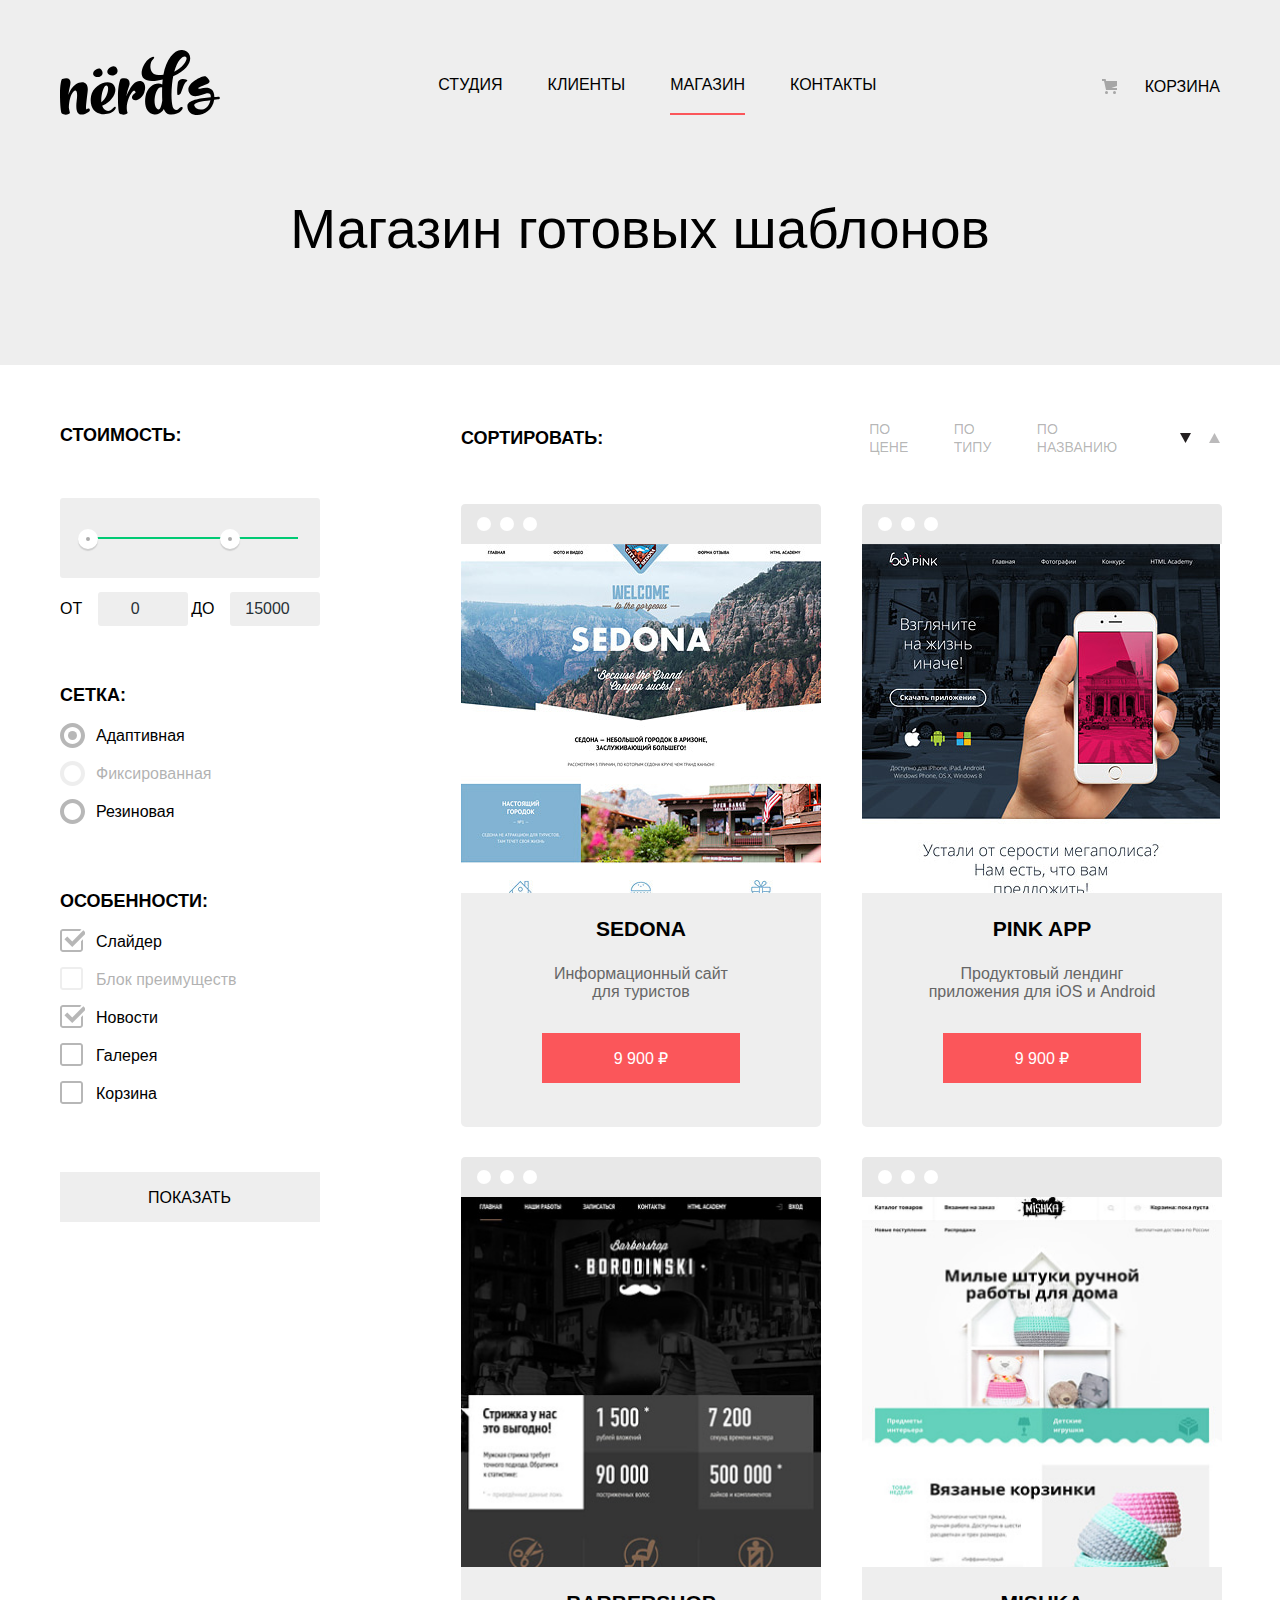
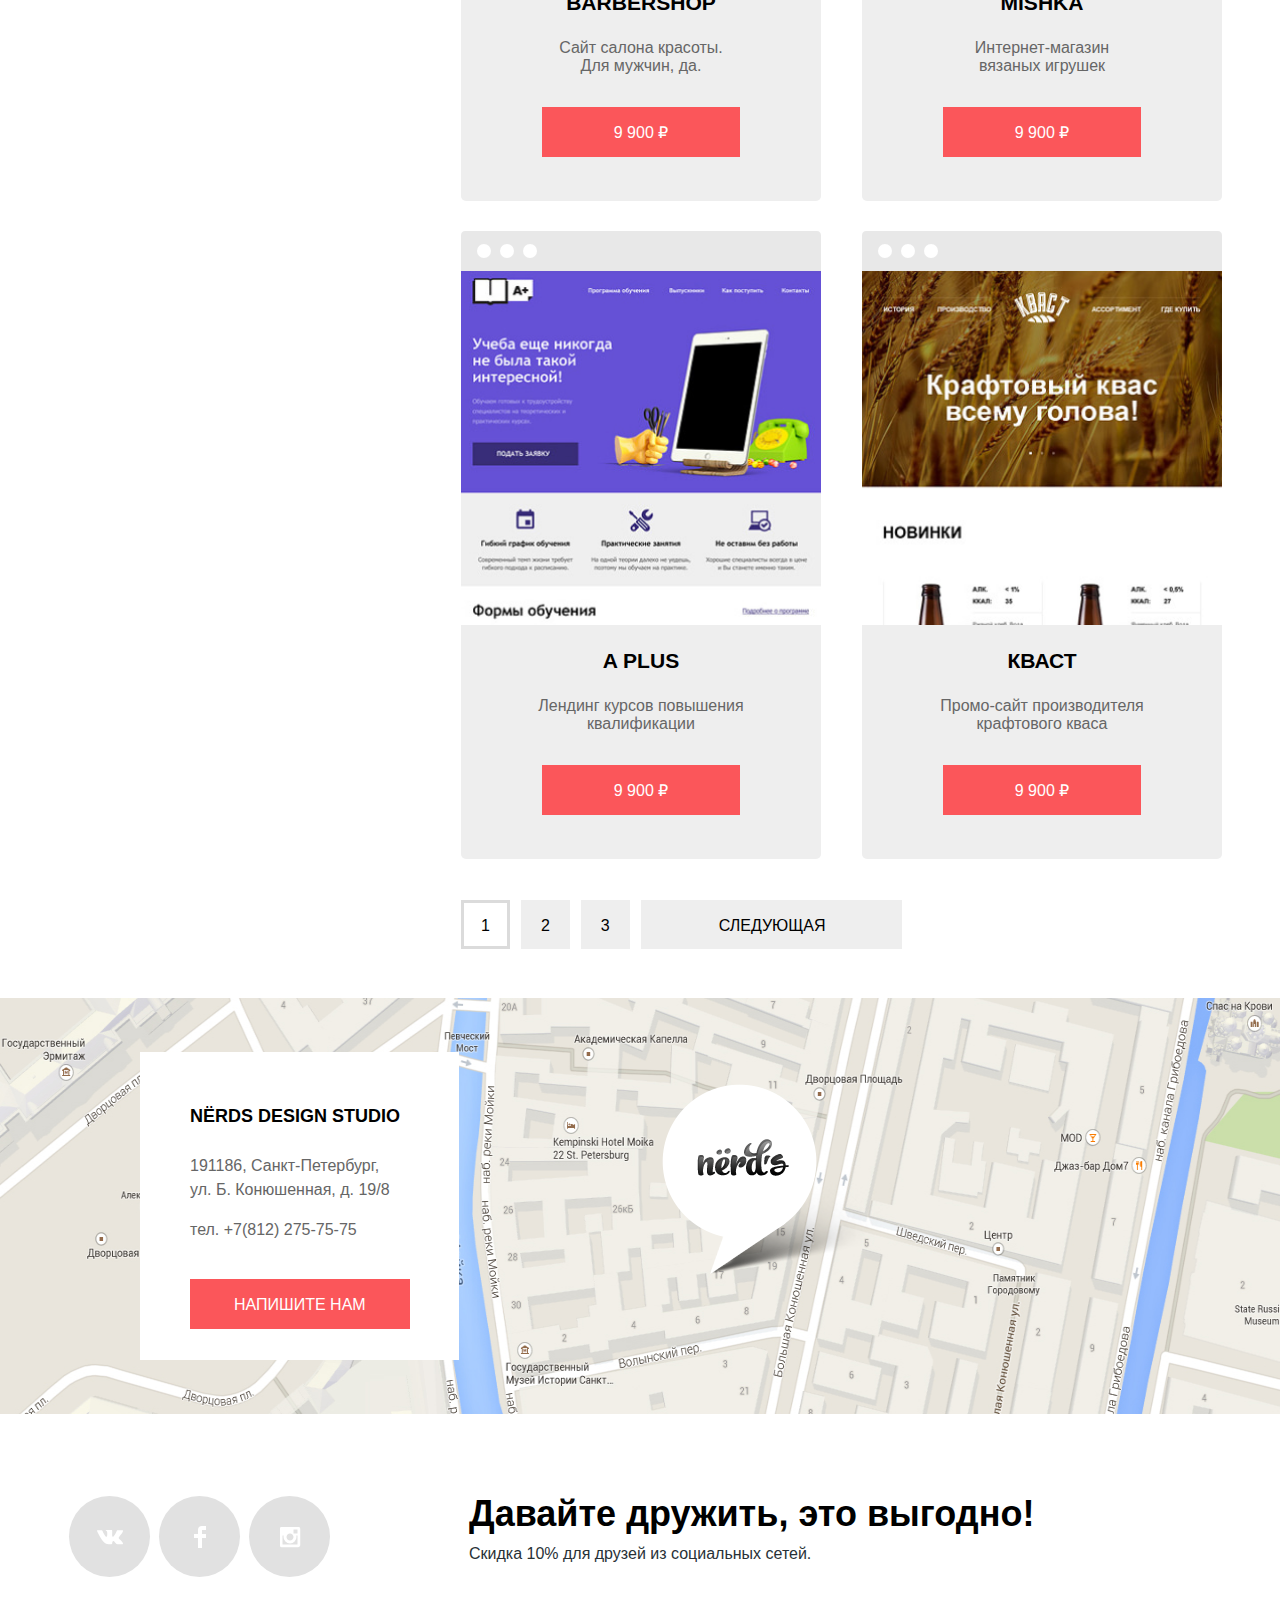
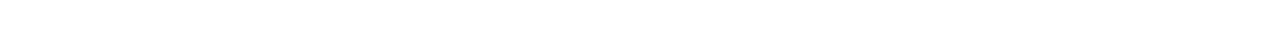
==== catalog.html @ 7dad5447 "Начинаем оформление декоративных элементов (с доработками)" ====
<!DOCTYPE html>
<html class="page" lang="ru">
  <head>
    <meta charset="utf-8">
    <title>Дизайн-студия «Нёрдс» | Магазин готовых шаблонов</title>
    <link href="css/normalize.css" rel="stylesheet">
    <link href="css/style.css" rel="stylesheet">
  </head>
  <body class="page-body">

    <header class="main-header">
        <nav class="main-navigation container">
          <a  class="main-header-logo" href="index.html">
            <img src="img/nerds-logo.svg" width="160" height="65" alt="Логотип студии &laquo;Нёрдс&raquo;">
          </a>
          <ul class="site-navigation">
            <li class="navigation-item">
              <a href="#">Студия</a>
            </li>
            <li class="navigation-item">
              <a href="#">Клиенты</a>
            </li>
            <li class="navigation-item navigation-item-current">
              <a>Магазин</a>
            </li>
            <li class="navigation-item">
              <a href="#">Контакты</a>
            </li>
          </ul>
          <ul class="user-navigation">
            <li class="navigation-item">
              <a href="#">Корзина</a>
            </li>
          </ul>
        </nav>
      </header>

      <main class="main">
        <h1 class="page-title">Магазин готовых шаблонов</h1>
        <div class="container catalog-page">
          <section class="filters">
            <h2 class="visually-hidden">Подбор шаблона по параметрам</h2>
            <form class="filter" action="https://echo.htmlacademy.ru" method="get">
              <fieldset class="filter-type">
                <legend class="filter-name">Стоимость:</legend>
                <div class="range-filter">
                  <div class="range-controls">
                    <div class="scale">
                      <div class="bar"></div>
                    </div>
                    <div class="toggle toggle-min" tabindex="0"></div>
                    <div class="toggle toggle-max" tabindex="0"></div>
                  </div>
                  <div class="price-controls">
                    <label class="min-price">от <input type="number" name="min-price" value="0"></label>
                    <label class="max-price">до <input type="number" name="max-price" value="15000"></label>
                  </div>
                </div>
              </fieldset>
              <fieldset class="filter-type">
                <legend class="filter-name">Сетка:</legend>
                <ul>
                  <li class="filter-option filter-radio">
                    <input class="filter-input filter-input-radio visually-hidden" type="radio" id="adaptive" name="grid" value="adaptive" checked>
                    <label class="filter-label" for="adaptive">Адаптивная</label>
                  </li>
                  <li class="filter-option filter-radio">
                    <input class="filter-input filter-input-radio visually-hidden" type="radio" id="fixed" name="grid" value="fixed" disabled>
                    <label class="filter-label" for="fixed">Фиксированная</label>
                  </li>
                  <li class="filter-option filter-radio">
                    <input class="filter-input filter-input-radio visually-hidden" type="radio" id="stretching" name="grid" value="stretching">
                    <label class="filter-label" for="stretching">Резиновая</label>
                  </li>
                </ul>
              </fieldset>
              <fieldset class="filter-type">
                <legend class="filter-name">Особенности:</legend>
                <ul>
                  <li class="filter-option filter-checkbox">
                    <input class="filter-input filter-input-checkbox visually-hidden" type="checkbox" id="slider" name="slider" checked>
                    <label class="filter-label" for="slider">Слайдер</label>
                  </li>
                  <li class="filter-option filter-checkbox">
                    <input class="filter-input filter-input-checkbox visually-hidden" type="checkbox" id="benefits" name="benefits" disabled>
                    <label class="filter-label" for="benefits">Блок преимуществ</label>
                  </li>
                  <li class="filter-option filter-checkbox">
                    <input class="filter-input filter-input-checkbox visually-hidden" type="checkbox" id="news" name="news" checked>
                    <label class="filter-label" for="news">Новости</label>
                  </li>
                  <li class="filter-option filter-checkbox">
                    <input class="filter-input filter-input-checkbox visually-hidden" type="checkbox" id="gallery" name="gallery">
                    <label class="filter-label" for="gallery">Галерея</label>
                  </li>
                  <li class="filter-option filter-checkbox">
                    <input class="filter-input filter-input-checkbox visually-hidden" type="checkbox" id="cart" name="cart">
                    <label class="filter-label" for="cart">Корзина</label>
                  </li>
                </ul>
              </fieldset>
              <button class="button filter-submit-button" type="submit">Показать</button>
            </form>
          </section>
          <section class="catalog">
            <h2 class="visually-hidden">Каталог шаблонов</h2>
            <div class="sort">
              <p class="sort-name">Сортировать:</p>
                <ul class="sort-item-list">
                  <li class="sort-item sort-item-current"><a href="#">по цене</a></li>
                  <li class="sort-item"><a href="#">по типу</a></li>
                  <li class="sort-item"><a href="#">по названию</a></li>
                </ul>
                <ul class="sort-control-list">
                  <li class="sort-control sort-control-current"><a href="#" aria-label="по возрастанию"></a></li>
                  <li class="sort-control"><a href="#" aria-label="по убыванию"></a></li>
                </ul>
            </div>
            <ul class="catalog-list">
              <li class="catalog-item">
                <img class="catalog-item-image" src="img/img-sedona.jpg" width="360" height="576" alt="Превью сайта Sedona">
                <div class="catalog-item-info">
                  <a class="catalog-item-title" href="#"><h3>Sedona</h3></a>
                  <p class="catalog-item-description">Информационный сайт <br>для туристов</p>
                  <a class="button catalog-item-button" href="#" aria-label="Купить за 9900 рублей">9 900 &#8381</a>
              </li>
              <li class="catalog-item">
                <img class="catalog-item-image" src="img/img-pink.jpg" width="358" height="576" alt="Превью приложения Pink">
                <div class="catalog-item-info">
                  <a class="catalog-item-title" href="#"><h3>Pink App</h3></a>
                  <p class="catalog-item-description">Продуктовый лендинг <br>приложения для iOS и Android</p>
                  <a class="button catalog-item-button" href="#" aria-label="Купить за 9900 рублей">9 900 &#8381</a>
                </div>
              </li>
              <li class="catalog-item">
                <img class="catalog-item-image" src="img/img-barbershop.jpg" width="364" height="582" alt="Превью сайта Barbershop Borodinski"></p>
                <div class="catalog-item-info">
                  <a class="catalog-item-title" href="#"><h3>Barbershop</h3></a>
                  <p class="catalog-item-description">Сайт салона красоты.<br>Для мужчин, да.</p>
                  <a class="button catalog-item-button" href="#" aria-label="Купить за 9900 рублей">9 900 &#8381</a>
                </div>
              </li>
              <li class="catalog-item">
                <img class="catalog-item-image" src="img/img-mishka.jpg" width="362" height="580" alt="Превью сайта Mishka">
                <div class="catalog-item-info">
                  <a class="catalog-item-title" href="#"><h3>Mishka</h3></a>
                  <p class="catalog-item-description">Интернет-магазин <br>вязаных игрушек</p>
                  <a class="button catalog-item-button" href="#" aria-label="Купить за 9900 рублей">9 900 &#8381</a>
                </div>
              </li>
              <li class="catalog-item">
                <img class="catalog-item-image" src="img/img-aplus.jpg" width="364" height="582" alt="Превью сайта A+">
                <div class="catalog-item-info">
                  <a class="catalog-item-title" href="#"><h3>A Plus</h3></a>
                  <p class="catalog-item-description">Лендинг курсов повышения <br>квалификации</p>
                  <a class="button catalog-item-button" href="#" aria-label="Купить за 9900 рублей">9 900 &#8381</a>
                </div>
              </li>
              <li class="catalog-item">
                <img class="catalog-item-image" src="img/img-kvast.jpg" width="362" height="580" alt="Превью сайта Кваст">
                <div class="catalog-item-info">
                  <a class="catalog-item-title" href="#"><h3>Кваст</h3></a>
                  <p class="catalog-item-description">Промо-сайт производителя <br>крафтового кваса</p>
                  <a class="button catalog-item-button" href="#" aria-label="Купить за 9900 рублей">9 900 &#8381</a>
                </div>
              </li>
            </ul>
            <ul class="pagination-list">
              <li class="pagination-button pagination-current"><a aria-label="Первая страница каталога">1</a></li>
              <li class="pagination-button"><a href="#" aria-label="Вторая страница каталога">2</a></li>
              <li class="pagination-button"><a href="#" aria-label="Третья страница каталога">3</a></li>
              <li class="pagination-button pagination-next"><a href="#" aria-label="Переход на следующую страницу каталога">Следующая</a></li>
            </ul>
          </section>
        </div>
        <section class="contacts">
          <h2 class="visually-hidden">Наши контакты</h2>
          <img class="map-image" src="img/map.png" width="1440" height="416" alt="Студия &laquo;Нёрдс&raquo; находится по адресу: Санкт-Петербург, ул. Б. Конюшенная, д. 19/8">
          <div class="contacts-info">
            <p class="contacts-title">Nërds Design Studio</p>
              <address class="contacts-address">
                191186, Санкт-Петербург,<br>
                ул. Б. Конюшенная, д. 19/8
                <p>тел. <a href="tel:+78122757575">+7(812) 275-75-75</a></p>
              </address>
            <a class="button contacts-button" href="#">Напишите нам</a>
          </div>
        </section>
      </main>

    <footer class="main-footer container">
      <section class="socials">
        <h2 class="visually-hidden">Мы в социальных сетях</h2>
        <ul class="socials-list">
          <li><a class="socials-link socials-link-vk" href="#" aria-label="ВКонтакте"></a></li>
          <li><a class="socials-link socials-link-fb" href="#" aria-label="Facebook"></a></li>
          <li><a class="socials-link socials-link-insta" href="#" aria-label="Instagram"></a></li>
        </ul>
        <div class="footer-section">
          <p class="footer-tagline">Давайте дружить, это выгодно!</p>
          <p class="footer-text">Скидка 10% для друзей из социальных сетей.</p>
        </div>
      </section>
    </footer>
  
      <section class="modal">
        <h2 class="visually-hidden">Форма обратной связи</h2>
        <form class="feedback" action="https://echo.htmlacademy.ru" method="post">
          <fieldset class="feedback-fieldset">
            <legend class="feedback-legend">Напишите нам</legend>
            <label class="feedback-label">Ваше имя:
              <input class="feedback-input" type="text" name="name" placeholder="Имя Фамилия" required>
            </label>
            <label class="feedback-label">Ваш email:
              <input class="feedback-input" type="email" name="email" placeholder="email@example.com" required>
            </label>
            <label class="feedback-label">Текст письма:
              <textarea class="feedback-textarea" placeholder="В свободной форме" name="message" required></textarea>
            </label>
          </fieldset>
          <button class="button feedback-button" type="submit">Отправить</button>
        </form>
        <button class="modal-close-button" type="button">Закрыть окно</button>
      </section>

  </body>
</html>
---- css/style.css ----
:root {
  --basic-black: #000000;
  --basic-dark: #444444;
  --basic-extra-dark: #283136;
  --basic-white: #ffffff;
  --basic-ultra-light: #eeeeee;
  --basic-extra-light: #e1e1e1;
  --basic-light: #d7dcde;
  --basic-extralight-grey: #dfdfdf;
  --basic-light-grey: #dbdbdb;
  --basic-grey: #d5d5d5;
  --basic-dark-grey: #666666;
  --basic-extradark-grey: #4d4d4d;
  --special-light-red: #fb565a;
  --special-red: #e74246;
  --special-dark-red: #d7373b;
  --special-light-green: #00ca74;
  --special-green: #00bc6c;
  --special-dark-green: #00aa62;
  --special-light-yellow: #efc849;
  --special-yellow: #eab534;
  --special-dark-yellow: #e5a722;
  --special-hover-grey: #b4b9bb;
  --opasity-white: rgba(255, 255, 255, 0.3);
  --opasity-black: rgba(0, 0, 0, 0.3);
}

@font-face {
  font-family: "Roboto";
  src: url("fonts/roboto.woff2") format("woff2"),
    url("fonts/roboto.woff") format("woff");
  font-weight: 400;
  font-style: normal;
}

@font-face {
  font-family: "Roboto";
  src: url("fonts/robotomedium.woff2") format("woff2"),
    url("fonts/robotomedium.woff") format("woff");
  font-weight: 500;
  font-style: normal;
}

@font-face {
  font-family: "Roboto";
  src: url("fonts/robotobold.woff2") format("woff2"),
    url("fonts/robotobold.woff") format("woff");
  font-weight: 700;
  font-style: normal;
}

.page {
  height: 100%;
}

.page-body {
  min-height: 100%;
  display: grid;
  grid-template-rows: min-content 1fr min-content;
  align-content: space-between;
  min-width: 1160px;
  margin: 0;
  padding: 0;
  font-family: "Roboto", "Arial", sans-serif;
  font-size: 16px;
  line-height: 24px;
  font-weight: 400;
  color: var(--basic-black);
  background-color: var(--basic-white);
}

a {
  text-decoration: none;
}

img {
  max-width: 100%;
  height: auto;
}

.container {
  width: 1160px;
  margin: 0 auto;
  padding: 0 20px;
}

.button {
  display: inline-block;
  padding-top: 17px;
  padding-bottom: 15px;
  font: inherit;
  font-weight: 500;
  line-height: 18px;
  text-align: center;
  color: var(--basic-white);
  align-items: center;
  text-transform: uppercase;
  background-color: var(--special-light-red);
  border: none;
}

.button:hover,
.button:focus {
  background-color: var(--special-red);
}

.button:active {
  background-color: var(--special-dark-red);
  box-shadow: inset 0 3px 0 rgba(0, 1, 1, 0.1);
}

.slider-item-button:active {
  box-shadow: inset 0 3px 0 rgba(0, 1, 1, 0.1);
  color: var(--opasity-white);
}

:active,
:hover,
:focus {
  outline: 0;
  outline-offset: 0;
}

.visually-hidden:not(:focus):not(:active),
input[type="checkbox"].visually-hidden,
input[type="radio"].visually-hidden {
  position: absolute;
  width: 1px;
  height: 1px;
  margin: -1px;
  border: 0;
  padding: 0;
  white-space: nowrap;
  clip-path: inset(100%);
  clip: rect(0 0 0 0);
  overflow: hidden;
}

/* Navigation */

.main-header {
  width: 100%;
  background-color: var(--basic-ultra-light);
}

.main-navigation {
  display: flex;
  justify-content: space-between;
  align-items: flex-end;
  padding-top: 50px;
}

.main-header-logo {
  width: 160px;
  height: 65px;
}

.main-header-logo:active {
  opacity: 0.3;
}

.site-navigation,
.user-navigation {
  display: flex;
  flex-wrap: wrap;
  margin: 0;
  padding: 0;
  font-weight: 500;
  line-height: 30px;
  text-transform: uppercase;
  list-style: none;
}

.site-navigation {
  justify-content: space-between;
  min-width: 438px;
}

.user-navigation .navigation-item {
  position: relative;
  padding-left: 50px;
}

.user-navigation .navigation-item::before {
  content: "";
  position: absolute;
  top: 7px;
  left: 7px;
  width: 15px;
  height: 15px;
  background-image: url("../img/cart-icon.svg");
  background-repeat: no-repeat;
  background-position: 0 0;
}

.navigation-item-current {
  border-bottom: 2px solid var(--special-light-red);
}

.site-navigation a,
.user-navigation a {
  display: block;
  padding-bottom: 13px;
  color: var(--basic-black);
}

.site-navigation a:hover,
.site-navigation a:focus,
.user-navigation a:hover,
.user-navigation a:focus {
  color: var(--special-light-red);
}

.site-navigation a:active {
  opacity: 0.3;
}

/* Index Page */

/* slider*/

.benefits {
  width: 100%;
  min-height: 431px;
  margin: 0;
  margin-bottom: 80px;
  padding: 0;
  background-color: var(--basic-ultra-light);
}

.benefits-slider {
  position: relative;
  min-height: 431px;
}

.slider-item {
  margin: 0;
  padding: 0;
  padding-top: 78px;
}

.slide {
  display: none;
}

.slider-current {
  display: block;
}

.slider-item:nth-child(1) {
  background-image: url("../img/slide1.png");
  background-size: 760px 431px;
  background-position: right;
  background-repeat: no-repeat;
}

.slider-item:nth-child(2) {
  background-image: url("../img/slide2.png");
  background-size: 760px 431px;
  background-position: right;
  background-repeat: no-repeat;
}

.slider-item:nth-child(3) {
  background-image: url("../img/slide3.png");
  background-size: 760px 431px;
  background-position: right;
  background-repeat: no-repeat;
}

.slider-slogan {
  width: 538px;
  margin: 0;
  margin-bottom: 25px;
  font-weight: 500;
  font-size: 55px;
  line-height: 55px;
}

.slider-text {
  width: 400px;
  margin: 0;
  margin-bottom: 38px;
  color: var(--basic-extra-dark);
}

.slider-item-button {
  padding-right: 54px;
  padding-left: 54px;
  margin: 0;
  margin-bottom: 80px;
}

.slider-control {
  display: flex;
  justify-content: space-between;
  width: 88px;
  position: absolute;
  bottom: 96px;
  left: 536px;
  margin: 0;
  padding: 0;
  list-style: none;
}

.slider-control-button {
  padding: 0;
  width: 18px;
  height: 18px;
  background-color: var(--basic-white);
  border-radius: 50%;
  border: none;
  cursor: pointer;
}

.control-current::before {
  content: "";
  position: absolute;
  top: 20%;
  left: 6%;
  /*top: 50%;
  left: 50%;
  transform: translate(-50%, -50%);*/
  width: 8px;
  height: 8px;
  border: 2px solid #c1c1c1;
  border-radius: 50%;
  box-sizing: border-box;
}

/* services*/

.services {
  margin-bottom: 80px;
}

.services-list {
  display: grid;
  grid-template-columns: 300px 300px 300px;
  column-gap: 100px;
  margin: 0;
  padding: 0;
  list-style: none;
}

.services-item {
  min-width: 260px;
}

.services-item h3 {
  position: relative;
  margin: 0;
  margin-bottom: 16px;
  padding-top: 171px;
  font-weight: 700;
  font-size: 24px;
  line-height: 30px;
  text-transform: uppercase;
}

.service-title::before {
  content: "";
  position: absolute;
  top: 0;
  left: 0;
  width: 300px;
  height: 146px;
  background-repeat: no-repeat;
}

.services-web-title::before {
  background-color: var(--special-light-red);
  background-image: url("../img/web-sites.png");
  background-position: 0 0;
}

.services-app-title::before {
  background-color: var(--special-light-green);
  background-image: url("../img/apps.png");
  background-position: 0 0;
}

.services-presentation-title::before {
  background-color: var(--special-light-yellow);
  background-image: url("../img/presentations.png");
  background-position: 0 0;
}

.services-item p {
  display: block;
  width: 260px;
  margin: 0;
  margin-bottom: 32px;
  color: var(--basic-extra-dark);
}

.services-web-button {
  margin: 0;
  padding-left: 39px;
  padding-right: 40px;
}

.services-web-button:active {
  background-color: var(--special-dark-red);
  box-shadow: inset 0 3px 0 rgba(0, 1, 1, 0.1);
  color: var(--opasity-white);
}
.services-app-button {
  margin: 0;
  padding-left: 39px;
  padding-right: 40px;
  background-color: var(--special-light-green);
}

.services-app-button:hover,
.services-app-button:focus {
  background-color: var(--special-green);
}

.services-app-button:active {
  background-color: var(--special-dark-green);
  box-shadow: inset 0 3px 0 rgba(0, 1, 1, 0.1);
  color: var(--opasity-white);
}

.services-presentation-button {
  margin: 0;
  padding-left: 39px;
  padding-right: 40px;
  background-color: var(--special-light-yellow);
}

.services-presentation-button:hover,
.services-presentation-button:focus {
  background-color: var(--special-yellow);
}

.services-presentation-button:active {
  background-color: var(--special-dark-yellow);
  box-shadow: inset 0 3px 0 rgba(0, 1, 1, 0.1);
  background-color: var(--opasity-white);
}

/* info */

.info {
  display: flex;
  justify-content: space-between;
  position: relative;
  margin-bottom: 75px;
  padding-top: 73px;
}

.info::before {
  content: "";
  position: absolute;
  top: 0;
  width: 1158px;
  height: 2px;
  background-image: url("../img/Rectangle\ 9.png");
  background-repeat: no-repeat;
}

.info-content-tagline {
  margin: 0;
  margin-bottom: 32px;
  padding: 0;
  font-weight: 500;
  font-size: 45px;
  line-height: 45px;
}

.info-content {
  margin: 0;
  margin-bottom: 40px;
  color: var(--basic-extra-dark);
}

.info-list-title {
  margin: 0;
  margin-bottom: 23px;
  font-weight: 700;
  color: var(--basic-extra-dark);
  text-transform: uppercase;
}

.info-list {
  margin: 0;
  padding: 0;
  line-height: 24px;
  list-style-type: none;
  list-style-position: inside;
  color: var(--basic-extra-dark);
}

.info-item {
  position: relative;
  padding-bottom: 30px;
  padding-left: 32px;
  background-image: url("../img/list-style.svg");
  background-position: 0 10px;
  background-size: 25px 2px;
  background-repeat: no-repeat;
}

.info-stats-title {
  position: relative;
  margin: 0;
  margin-bottom: 31px;
  padding-top: 245px;
  font-weight: 700;
  text-transform: uppercase;
  text-align: center;
}

.info-stats-title::before {
  content: "";
  position: absolute;
  top: 0;
  left: 0;
  width: 360px;
  height: 208px;
  background-image: url("../img/nerds-illustration.png");
  background-position: 0 0;
}

.info-stats {
  table-layout: fixed;
}

.info-stats td {
  min-width: 125px;
}

.stats-number {
  font-weight: 700;
  font-size: 45px;
  line-height: 64px;
}

.stats-percent {
  font-size: 26px;
  line-height: 40px;
}

.stats-description {
  color: var(--basic-extra-dark);
}

/* partners*/

.partners {
  margin-bottom: 80px;
}

.partners-list {
  display: grid;
  grid-template-columns: 1fr 1fr 1fr 1fr;
  align-items: center;
  position: relative;
  margin: 0;
  padding: 0;
  padding-top: 46px;
  padding-bottom: 44px;
  list-style: none;
  box-sizing: border-box;
}

.partners-list::before {
  content: "";
  position: absolute;
  top: 0;
  width: 1158px;
  height: 2px;
  background-image: url("../img/Rectangle\ 9.png");
  background-repeat: no-repeat;
}

.partners-list::after {
  content: "";
  position: absolute;
  bottom: 0;
  width: 1158px;
  height: 2px;
  background-image: url("../img/Rectangle\ 9.png");
  background-repeat: no-repeat;
}

.partners-item {
  position: relative;
  padding-left: 45px;
  padding-right: 45px;
  text-align: center;
  box-sizing: border-box;
}

.partners-item:not(:last-of-type)::after {
  content: "";
  position: absolute;
  top: 0;
  right: 0;
  width: 2px;
  height: 52px;
  background-image: url("../img/Rectangle\ 13.png");
  background-repeat: no-repeat;
}

.partners-link {
  opacity: 0.2;
}

.partners-link:hover,
.partners-link:focus {
  opacity: 1;
}

.partners-link:active {
  opacity: 0.1;
}

/* contacts*/

.contacts {
  position: relative;
  padding: 0;
  margin-bottom: 75px;
}

.map-image {
  width: 1440px;
  height: 416px;
}

.contacts-info {
  position: absolute;
  top: 54px;
  left: 140px;
  min-width: 319px;
  min-height: 308px;
  margin: 0;
  padding-top: 49px;
  padding-left: 50px;
  background-color: var(--basic-white);
  box-sizing: border-box;
}

.contacts::after {
  content: "";
  position: absolute;
  top: 86px;
  right: 387px;
  width: 231px;
  height: 190px;
  background-image: url("../img/map-marker.png");
}

.contacts-title {
  margin: 0;
  margin-bottom: 23px;
  font-weight: 700;
  font-size: 18px;
  line-height: 30px;
  text-transform: uppercase;
}

.contacts-address {
  margin: 0;
  margin-bottom: 37px;
}

.contacts-address,
.contacts-address a {
  color: var(--basic-dark-grey);
  font-style: inherit;
}

.contacts-button {
  margin: 0;
  padding-right: 44px;
  padding-left: 44px;
}

/* Catalog Page */

.page-title {
  width: 100%;
  margin: 0;
  margin-bottom: 55px;
  padding-top: 87px;
  padding-bottom: 108px;
  text-align: center;
  font-weight: 500;
  font-size: 55px;
  line-height: 55px;
  color: var(--basic-black);
  background-color: var(--basic-ultra-light);
}

.catalog-page {
  display: grid;
  grid-template-columns: 260px 759px;
  justify-content: space-between;
  margin-bottom: 60px;
}

/* Filter */

.filter-type {
  display: flex;
  margin: 0;
  padding: 0;
  border: none;
}

.filter-type ul {
  margin: 0;
  padding: 0;
}

.filter-name {
  padding: 0;
  font-weight: 700;
  font-size: 18px;
  line-height: 30px;
  color: var(--basic-black);
  text-transform: uppercase;
}

.range-filter {
  width: 260px;
  margin-top: 48px;
  margin-bottom: 54px;
}

.range-controls {
  position: relative;
  height: 41px;
  margin-bottom: 14px;
  padding-top: 39px;
  padding-right: 22px;
  padding-left: 22px;
  background-color: var(--basic-ultra-light);
  border-radius: 3px;
}

.range-controls .scale {
  height: 2px;
  background-color: #d7dcdf;
}

.range-controls .bar {
  height: 2px;
  background-color: var(--special-light-green);
}

.range-controls .toggle {
  position: absolute;
  top: 31px;
  left: 0;
  width: 4px;
  height: 4px;
  padding: 0;
  border: 8px solid var(--basic-white);
  background-color: #ababab;
  border-radius: 50%;
  box-shadow: 0 2px 1px 0 #cfcfcf;
  cursor: pointer;
}

.range-controls .toggle-min {
  left: 18px;
}

.range-controls .toggle-max {
  left: 160px;
}

.price-controls {
  display: flex;
  justify-content: space-between;
}

.price-controls input {
  width: 60px;
  padding: 8px 15px;
  margin-left: 11px;
  text-align: center;
  color: var(--basic-extra-dark);
  border: none;
  border-radius: 3px;
  background: var(--basic-ultra-light);
  font-family: inherit;
  font-size: inherit;
}

.price-controls label {
  font-size: 16px;
  line-height: 22px;
  text-transform: uppercase;
}

.filter ul {
  list-style: none;
}

.filter-type:nth-of-type(2) ul,
.filter-type:nth-of-type(3) ul {
  margin-top: 16px;
}

.filter-type:nth-of-type(2) ul {
  margin-bottom: 46px;
}

.filter-type:nth-of-type(3) {
  margin-bottom: 50px;
}

.filter-option {
  margin-bottom: 19px;
}

.filter-input-radio + .filter-label::before {
  content: "";
  position: absolute;
  top: -3px;
  left: 0;
  width: 25px;
  height: 25px;
  background-image: url("../img/radio-off.svg");
  background-repeat: no-repeat;
  background-position: 0 0;
  opacity: 0.4;
}

.filter-input-checkbox + .filter-label::before {
  content: "";
  position: absolute;
  top: -3px;
  left: 0;
  width: 25px;
  height: 25px;
  background-image: url("../img/checkbox-off.svg");
  background-repeat: no-repeat;
  background-position: 0 0;
  opacity: 0.4;
}

.filter-input-radio:checked + .filter-label::before {
  background-image: url("../img/radio-on.svg");
}

.filter-input-checkbox:checked + .filter-label::before {
  background-image: url("../img/checkbox-on.svg");
}

.filter-input-radio:focus + .filter-label::before,
.filter-input-radio:hover + .filter-label::before,
.filter-input-checkbox:focus + .filter-label::before,
.filter-input-checkbox:hover + .filter-label::before {
  opacity: 1;
}

.filter-input-radio:disabled + .filter-label::before,
.filter-input-radio:disabled + .filter-label,
.filter-input-checkbox:disabled + .filter-label::before,
.filter-input-checkbox:disabled + .filter-label {
  opacity: 0.3;
}

.filter-input-radio:checked:focus + .filter-label::before,
.filter-input-radio:checked:hover + .filter-label::before,
.filter-input-checkbox:checked:focus + .filter-label::before,
.filter-input-checkbox:checked:hover + .filter-label::before {
  opacity: 1;
}

.filter-input-radio:checked:disabled + .filter-label::before,
.filter-input-radio:checked:disabled + .filter-label,
.filter-input-checkbox:checked:disabled + .filter-label::before,
.filter-input-checkbox:checked:disabled + .filter-label {
  opacity: 0.3;
}

.filter-label {
  position: relative;
  display: block;
  cursor: pointer;
  user-select: none;
  padding-left: 36px;
  line-height: 19px;
}

.filter-submit-button {
  padding-left: 88px;
  padding-right: 89px;
  color: var(--basic-black);
  background-color: var(--basic-ultra-light);
}

.filter-submit-button:hover,
.filter-submit-button:focus {
  background-color: var(--basic-extralight-grey);
}

.filter-submit-button:active {
  color: var(--opasity-black);
  background-color: var(--basic-grey);
  box-shadow: inset 0 3px 0 rgba(0, 1, 1, 0.1);
}

/* sort */

.sort {
  display: flex;
  align-items: center;
  margin: 0;
  margin-bottom: 48px;
}

.sort-name {
  margin: 0;
  margin-right: 266px;
  padding: 0;
  font-weight: 700;
  font-size: 18px;
  line-height: 30px;
  color: var(--basic-black);
  text-transform: uppercase;
}

.sort-item-list {
  display: flex;
  align-items: center;
  margin: 0;
  padding: 0;
  list-style: none;
}

.sort-control-list {
  display: flex;
  align-items: center;
  margin: 0;
  padding: 0;
  list-style: none;
}

.sort-item {
  display: block;
  margin: 0;
  margin-right: 26px;
  padding: 0;
  font-size: 14px;
  line-height: 18px;
  text-transform: uppercase;
}

.sort-item-current {
  opacity: 1;
}

.sort-item a {
  color: rgba(0, 0, 0, 0.3);
}

.sort-item a:hover,
.sort-item a:focus {
  color: rgba(0, 0, 0, 0.6);
}

.sort-item a:active {
  opacity: 1;
}

.sort-control {
  display: block;
  width: 11px;
  height: 10px;
  margin: 0;
  padding: 0;
  opacity: 0.3;
  cursor: pointer;
}

.sort-control:first-of-type {
  margin-left: 21px;
  background-image: url("../img/icon-down-dir.svg");
}

.sort-control:last-of-type {
  margin-left: 18px;
  background-image: url("../img/icon-up-dir.svg");
}

.sort-control a:hover,
.sort-control a:focus {
  opacity: 0.6;
}

.sort-control a:active {
  opacity: 1;
}

.sort-control-current {
  opacity: 1;
}

/* Catalog */

.catalog {
  width: 759px;
}

.catalog-list {
  display: grid;
  grid-template-columns: 360px 360px;
  column-gap: 41px;
  margin: 0;
  margin-bottom: 25px;
  padding: 0;
  list-style: none;
}

.catalog-item {
  position: relative;
  margin: 0;
  margin-bottom: 30px;
  padding: 0;
  padding-top: 40px;
  border-radius: 0 0 5px 5px;
}

.catalog-item::before {
  content: "";
  position: absolute;
  top: 0;
  width: 360px;
  height: 40px;
  background-image: url("../img/browser.svg");
  opacity: 0.12;
}

.catalog-item:hover::before,
.catalog-item:focus::before {
  opacity: 1;
}

.catalog-item:hover,
.catalog-item:focus {
  box-shadow: 0 6px 15px 0 rgba(0, 1, 1, 0.25);
}

.catalog-item-info {
  position: absolute;
  bottom: 0;
  width: 100%;
  min-height: 231px;
  text-align: center;
  background-color: var(--basic-ultra-light);
  border-radius: 0 0 5px 5px;
}

.catalog-item-title {
  margin-top: 26px;
  margin-bottom: 12px;
  font-weight: 700;
  font-size: 18px;
  line-height: 30px;
  color: var(--basic-black);
  text-transform: uppercase;
}

.catalog-item-title:hover,
.catalog-item-title:focus {
  color: var(--special-light-red);
}

.catalog-item-title:active {
  color: var(--opasity-black);
}

.catalog-item-description {
  margin: 0;
  margin-bottom: 32px;
  line-height: 18px;
  min-width: 255px;
  vertical-align: middle;
  color: var(--basic-dark-grey);
}

.catalog-item-button {
  margin-bottom: 44px;
  padding-left: 72px;
  padding-right: 72px;
}

/* Pagination */

.pagination-list {
  display: flex;
  align-items: center;
  list-style: none;
  margin: 0;
  padding: 0;
}

.pagination-button a {
  margin: 0;
  margin-right: 11px;
  padding-top: 17px;
  padding-right: 20px;
  padding-bottom: 15px;
  padding-left: 20px;
  color: var(--basic-black);
  background-color: var(--basic-ultra-light);
  border: none;
}

.pagination-next a {
  padding-right: 77px;
  padding-left: 78px;
  text-transform: uppercase;
}

.pagination-current a:not([href]) {
  margin-right: 11px;
  padding-top: 14px;
  padding-right: 17px;
  padding-bottom: 12px;
  padding-left: 17px;
  border: 3px solid var(--basic-light-grey);
  background-color: var(--basic-white);
  box-sizing: border-box;
}

.pagination-button a:hover,
.pagination-button a:focus {
  background-color: var(--basic-extralight-grey);
}

.pagination-button a:active {
  color: var(--opasity-black);
  background-color: var(--basic-grey);
  box-shadow: inset 0 3px 0 rgba(0, 1, 1, 0.1);
}

/* Footer */

.socials {
  display: grid;
  grid-template-columns: min-content 1fr;
  column-gap: 139px;
  margin-bottom: 68px;
  position: relative;
}

.socials-list {
  display: flex;
  align-items: center;
  margin: 0;
  padding: 0;
  list-style: none;
}

.socials-link {
  display: block;
  position: relative;
  margin: 0;
  margin-left: 9px;
  padding: 0;
  width: 81px;
  height: 81px;
  border-radius: 50%;
  background-color: var(--basic-extra-light);
}

.socials-link::before {
  content: "";
  position: absolute;
  top: 50%;
  left: 50%;
  transform: translate(-50%, -50%);
  background-repeat: no-repeat;
  background-position: center;
}

.socials-link-vk::before {
  width: 26px;
  height: 15px;
  background-image: url("../img/vk-icon.svg");
}

.socials-link-fb::before {
  width: 12px;
  height: 22px;
  background-image: url("../img/fb-icon.svg");
}

.socials-link-insta::before {
  width: 21px;
  height: 21px;
  background-image: url("../img/insta-icon.svg");
  background-repeat: no-repeat;
}

.socials-link:hover,
.socials-link:focus {
  background-color: var(--special-red);
}

.socials-link:active {
  background-color: var(--special-dark-red);
}

.socials-link:active::before {
  opacity: 0.3;
}

.footer-section {
  margin: 0;
}

.footer-tagline {
  margin: 0;
  margin-bottom: 10px;
  font-weight: 700;
  font-size: 36px;
  line-height: 36px;
}

.footer-text {
  margin: 0;
  color: var(--basic-extra-dark);
}

/* Modal */

.modal {
  display: none;
  position: fixed;
  bottom: 180px;
  left: 240px;
  width: 960px;
  max-width: 100%;
  height: 590px;
  max-height: 100%;
  margin: 0;
  padding-top: 63px;
  padding-left: 100px;
  background-color: var(--basic-white);
  box-shadow: 0px 20px 40px rgba(0, 0, 0, 0.4);
  box-sizing: border-box;
}

.feedback {
  width: 761px;
  margin: 0;
  padding: 0;
  position: relative;
}

.feedback-fieldset {
  margin: 0;
  margin-bottom: 84px;
  padding: 0;
  border: none;
}

.feedback-legend {
  margin: 0;
  margin-bottom: 37px;
  padding: 0;
  font-weight: 700;
  font-size: 45px;
}

.feedback-form {
  display: flex;
  flex-wrap: wrap;
  justify-content: space-between;
  margin: 0;
  padding: 0;
  list-style: none;
}

.feedback-item {
  width: 360px;
}

.feedback-text {
  width: 760px;
}

.feedback-label {
  display: block;
  font-weight: 700;
  line-height: 18px;
}

.feedback-input,
.feedback-textarea {
  display: block;
  margin-top: 9px;
  padding-top: 16px;
  padding-bottom: 16px;
  padding-left: 16px;
  font: inherit;
  font-weight: 400;
  line-height: 18px;
  color: var(--basic-dark);
  opacity: 0.5;
  border: 2px solid var(--basic-light);
  box-sizing: border-box;
}

.feedback-input {
  width: 360px;
  min-height: 50px;
  margin-bottom: 34px;
}

.feedback-textarea {
  width: 760px;
  min-height: 118px;
  margin-bottom: 47px;
}

.feedback-input:hover,
.feedback-textarea:hover {
  border-color: var(--special-hover-grey);
}

.feedback-input:focus,
.feedback-input:active,
.feedback-textarea:focus,
.feedback-textarea:active {
  border-color: var(--basic-black);
  opacity: 1;
}

.feedback-button {
  padding: 17px 83px 15px;
}

.modal-close-button {
  display: block;
  position: absolute;
  top: 5px;
  right: -15px;
  width: 21px;
  height: 21px;
  background-image: url("../img/close-cross.svg");
  background-repeat: no-repeat;
  background-color: var(--basic-white);
  border: none;
  opacity: 0.3;
}

.modal-close-button:hover,
.modal-close-button:focus {
  opacity: 1;
}

.modal-close-button:active {
  opacity: 0.1;
}
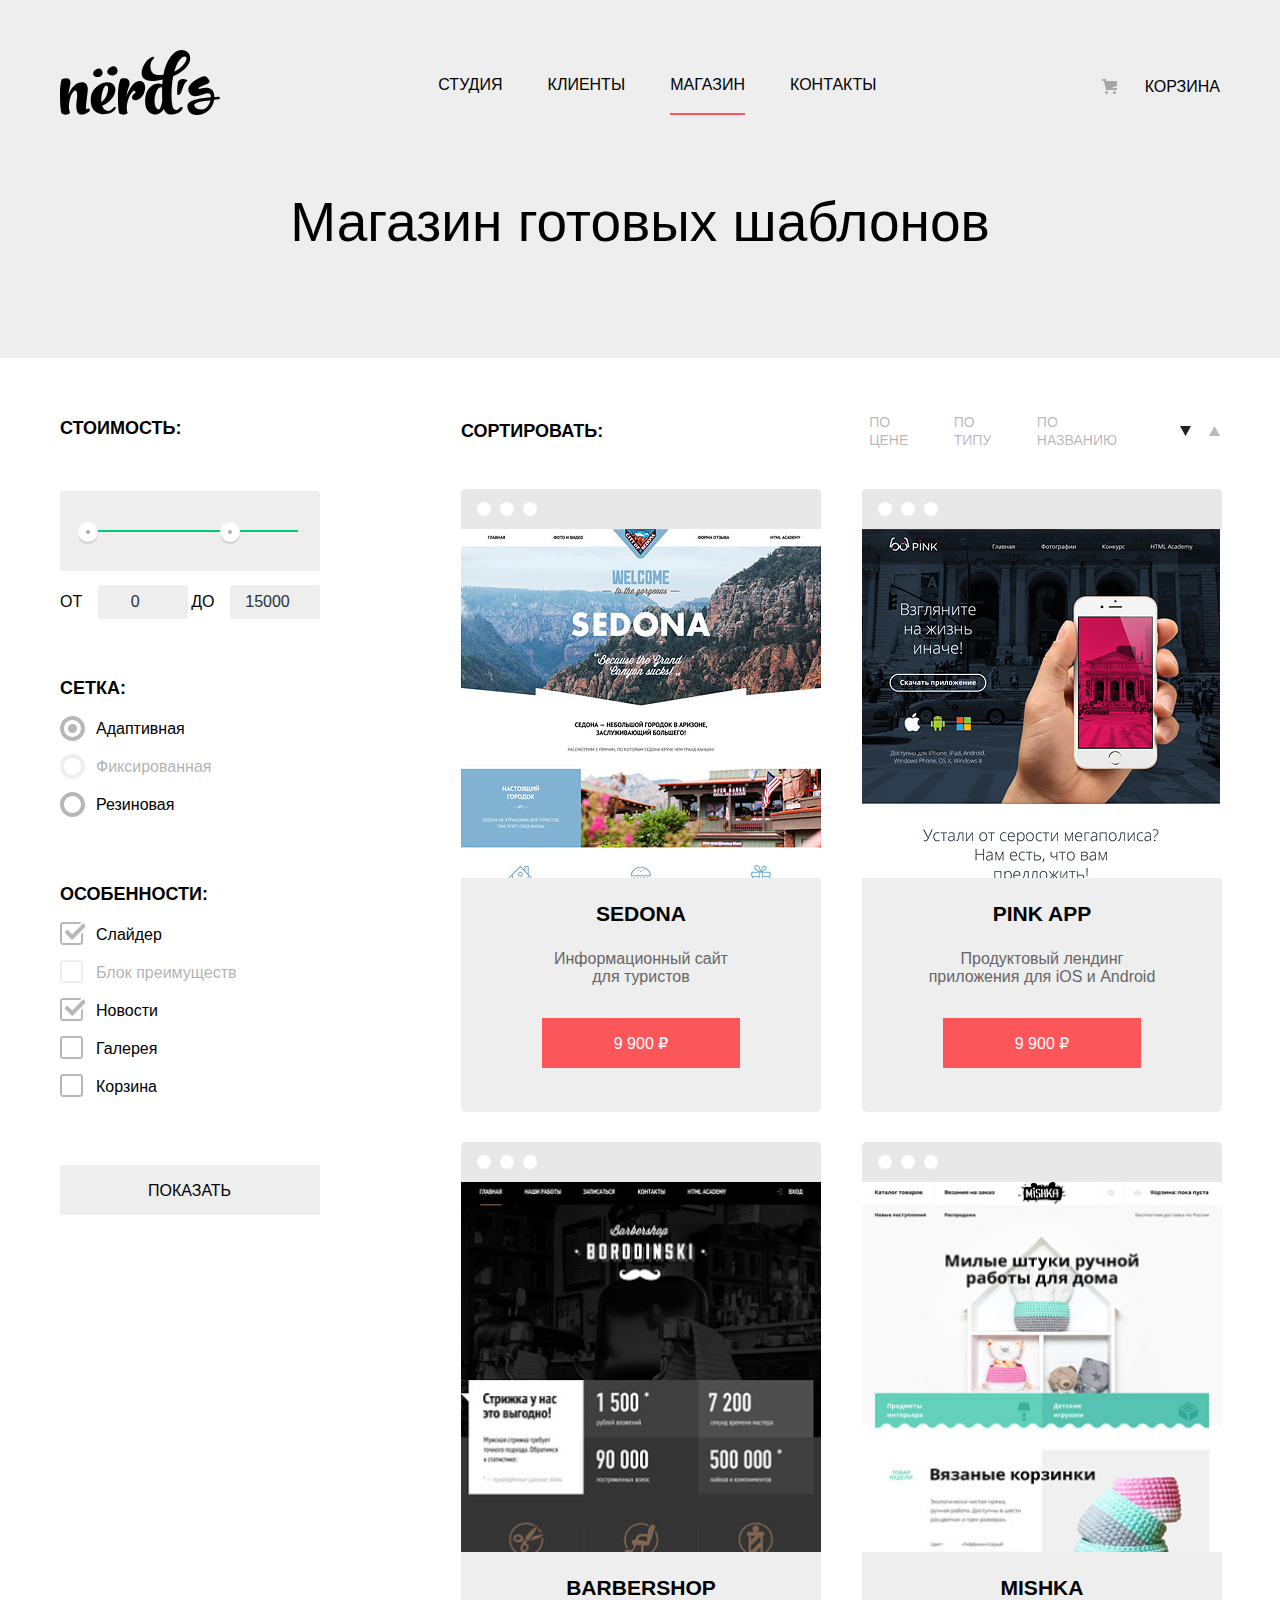
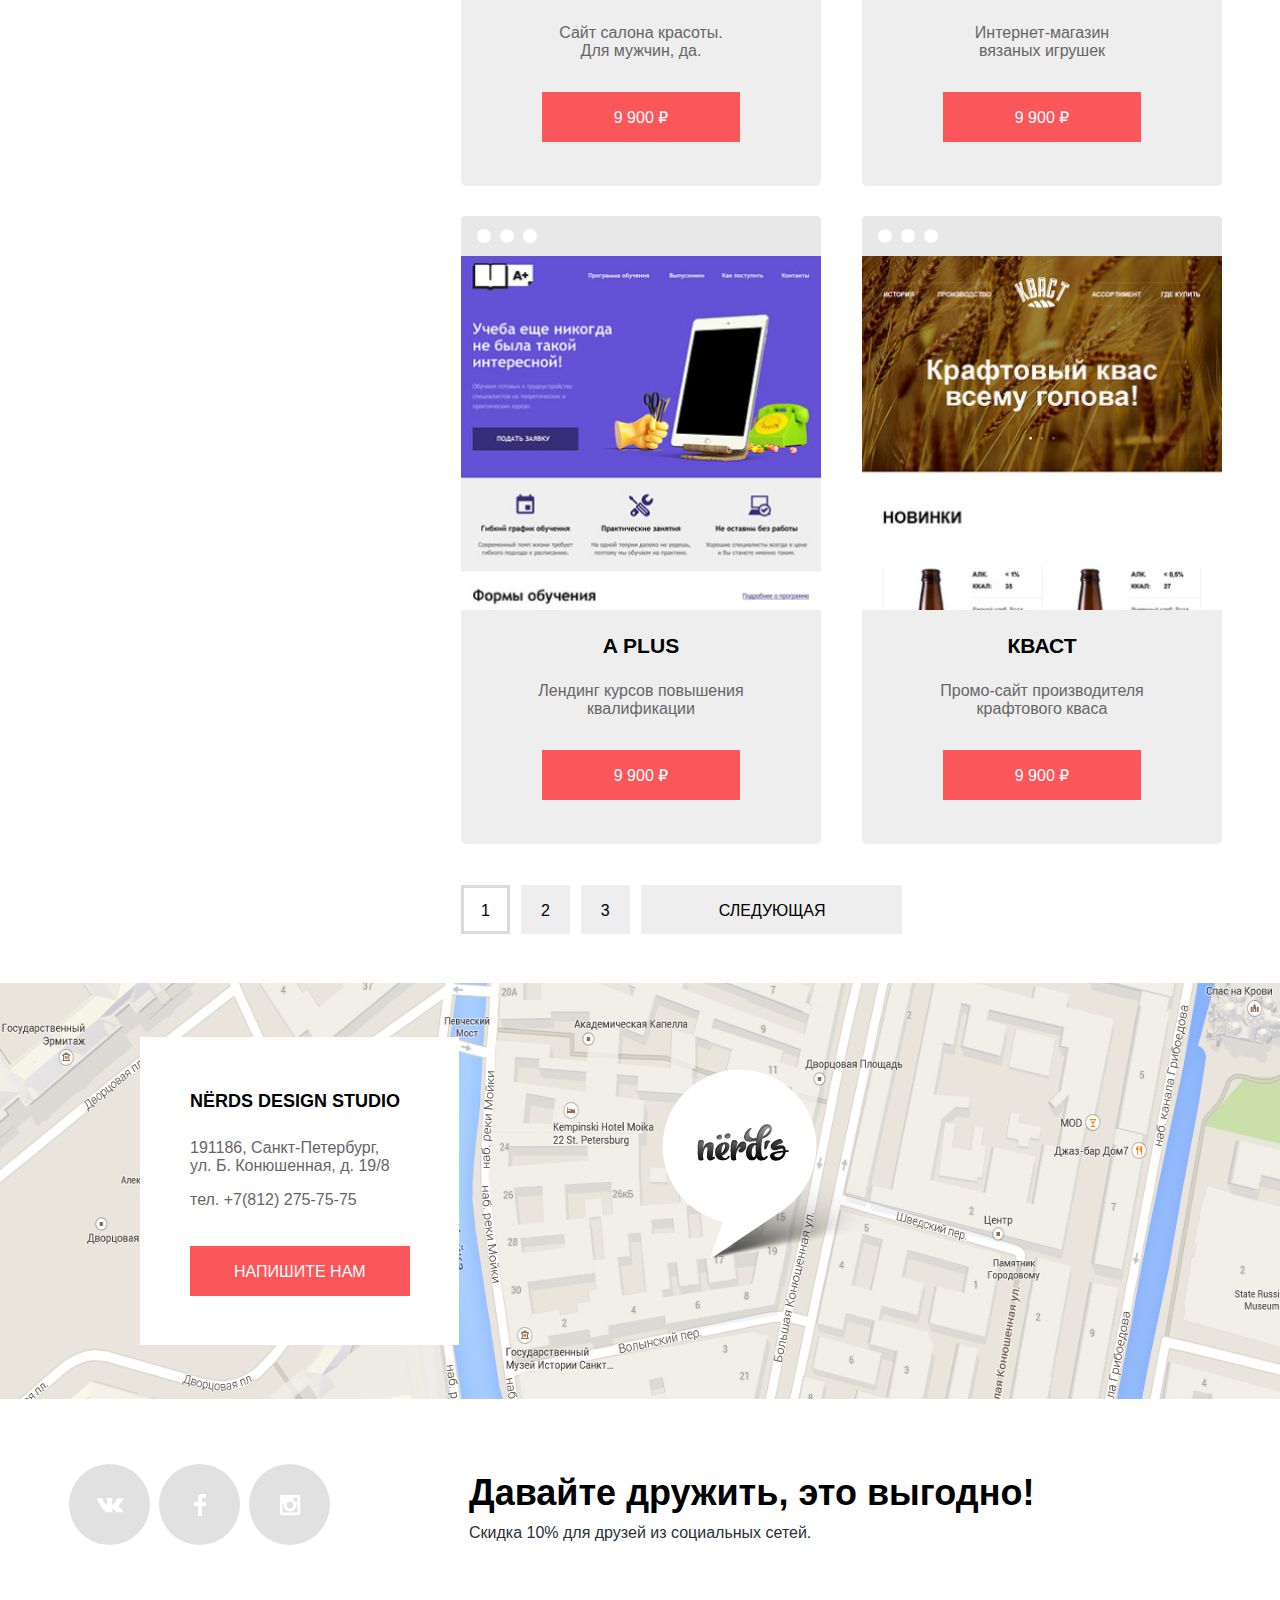
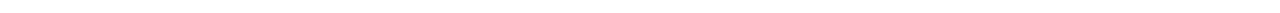
==== commit 3f5ba7e4: "Начинаем оформление декоративных элементовНачинаем оформление декоративных элементов" ====
--- a/catalog.html
+++ b/catalog.html
@@ -203,25 +203,59 @@
       </section>
     </footer>
   
-      <section class="modal">
-        <h2 class="visually-hidden">Форма обратной связи</h2>
-        <form class="feedback" action="https://echo.htmlacademy.ru" method="post">
-          <fieldset class="feedback-fieldset">
-            <legend class="feedback-legend">Напишите нам</legend>
-            <label class="feedback-label">Ваше имя:
-              <input class="feedback-input" type="text" name="name" placeholder="Имя Фамилия" required>
-            </label>
-            <label class="feedback-label">Ваш email:
-              <input class="feedback-input" type="email" name="email" placeholder="email@example.com" required>
-            </label>
-            <label class="feedback-label">Текст письма:
-              <textarea class="feedback-textarea" placeholder="В свободной форме" name="message" required></textarea>
-            </label>
-          </fieldset>
-          <button class="button feedback-button" type="submit">Отправить</button>
-        </form>
-        <button class="modal-close-button" type="button">Закрыть окно</button>
-      </section>
+    <section class="modal">
+      <h2 class="visually-hidden">Форма обратной связи</h2>
+      <form class="feedback" action="https://echo.htmlacademy.ru" method="post">
+        <fieldset class="feedback-fieldset">
+          <legend class="feedback-legend">Напишите нам</legend>
+          <ul class="feedback-form">
+            <li class="feedback-item">
+              <label class="feedback-label"
+                >Ваше имя:
+                <input
+                  class="feedback-input"
+                  type="text"
+                  name="name"
+                  placeholder="Имя Фамилия"
+                  required
+                />
+              </label>
+            </li>
+            <li class="feedback-item">
+              <label class="feedback-label"
+                >Ваш email:
+                <input
+                  class="feedback-input"
+                  type="email"
+                  name="email"
+                  placeholder="email@example.com"
+                  required
+                />
+              </label>
+            </li>
+            <li class="feedback-text">
+              <label class="feedback-label"
+                >Текст письма:
+                <textarea
+                  class="feedback-textarea"
+                  placeholder="В свободной форме"
+                  name="message"
+                  required
+                ></textarea>
+              </label>
+            </li>
+          </ul>
+          <button class="button feedback-button" type="submit">
+            Отправить
+          </button>
+        </fieldset>
+        <button
+          class="modal-close-button"
+          type="button"
+          aria-label="Закрыть окно"
+        ></button>
+      </form>
+    </section>
 
   </body>
 </html>
--- a/css/style.css
+++ b/css/style.css
@@ -97,6 +97,7 @@
   text-transform: uppercase;
   background-color: var(--special-light-red);
   border: none;
+  cursor: pointer;
 }
 
 .button:hover,
@@ -444,10 +445,11 @@
 /* info */
 
 .info {
-  display: flex;
-  justify-content: space-between;
-  position: relative;
-  margin-bottom: 75px;
+  display: grid;
+  grid-template-columns: 651px 360px;
+  column-gap: 149px;
+  position: relative;
+  margin-bottom: 42px;
   padding-top: 73px;
 }
 
@@ -463,7 +465,7 @@
 
 .info-content-tagline {
   margin: 0;
-  margin-bottom: 32px;
+  margin-bottom: 26px;
   padding: 0;
   font-weight: 500;
   font-size: 45px;
@@ -507,7 +509,7 @@
   position: relative;
   margin: 0;
   margin-bottom: 31px;
-  padding-top: 245px;
+  padding-top: 210px;
   font-weight: 700;
   text-transform: uppercase;
   text-align: center;
@@ -516,7 +518,7 @@
 .info-stats-title::before {
   content: "";
   position: absolute;
-  top: 0;
+  top: -35px;
   left: 0;
   width: 360px;
   height: 208px;
@@ -623,7 +625,7 @@
 .contacts {
   position: relative;
   padding: 0;
-  margin-bottom: 75px;
+  margin-bottom: 58px;
 }
 
 .map-image {
@@ -666,6 +668,7 @@
 .contacts-address {
   margin: 0;
   margin-bottom: 37px;
+  line-height: 18px;
 }
 
 .contacts-address,
@@ -686,7 +689,7 @@
   width: 100%;
   margin: 0;
   margin-bottom: 55px;
-  padding-top: 87px;
+  padding-top: 80px;
   padding-bottom: 108px;
   text-align: center;
   font-weight: 500;
@@ -915,7 +918,7 @@
   display: flex;
   align-items: center;
   margin: 0;
-  margin-bottom: 48px;
+  margin-bottom: 40px;
 }
 
 .sort-name {
@@ -953,6 +956,7 @@
   font-size: 14px;
   line-height: 18px;
   text-transform: uppercase;
+  cursor: pointer;
 }
 
 .sort-item-current {
@@ -1114,6 +1118,8 @@
   color: var(--basic-black);
   background-color: var(--basic-ultra-light);
   border: none;
+  box-sizing: border-box;
+  cursor: pointer;
 }
 
 .pagination-next a {
@@ -1150,7 +1156,10 @@
   display: grid;
   grid-template-columns: min-content 1fr;
   column-gap: 139px;
+  align-items: flex-end;
+  margin: 0;
   margin-bottom: 68px;
+  padding: 0;
   position: relative;
 }
 
@@ -1172,6 +1181,7 @@
   height: 81px;
   border-radius: 50%;
   background-color: var(--basic-extra-light);
+  cursor: pointer;
 }
 
 .socials-link::before {
@@ -1354,6 +1364,7 @@
   background-color: var(--basic-white);
   border: none;
   opacity: 0.3;
+  cursor: pointer;
 }
 
 .modal-close-button:hover,
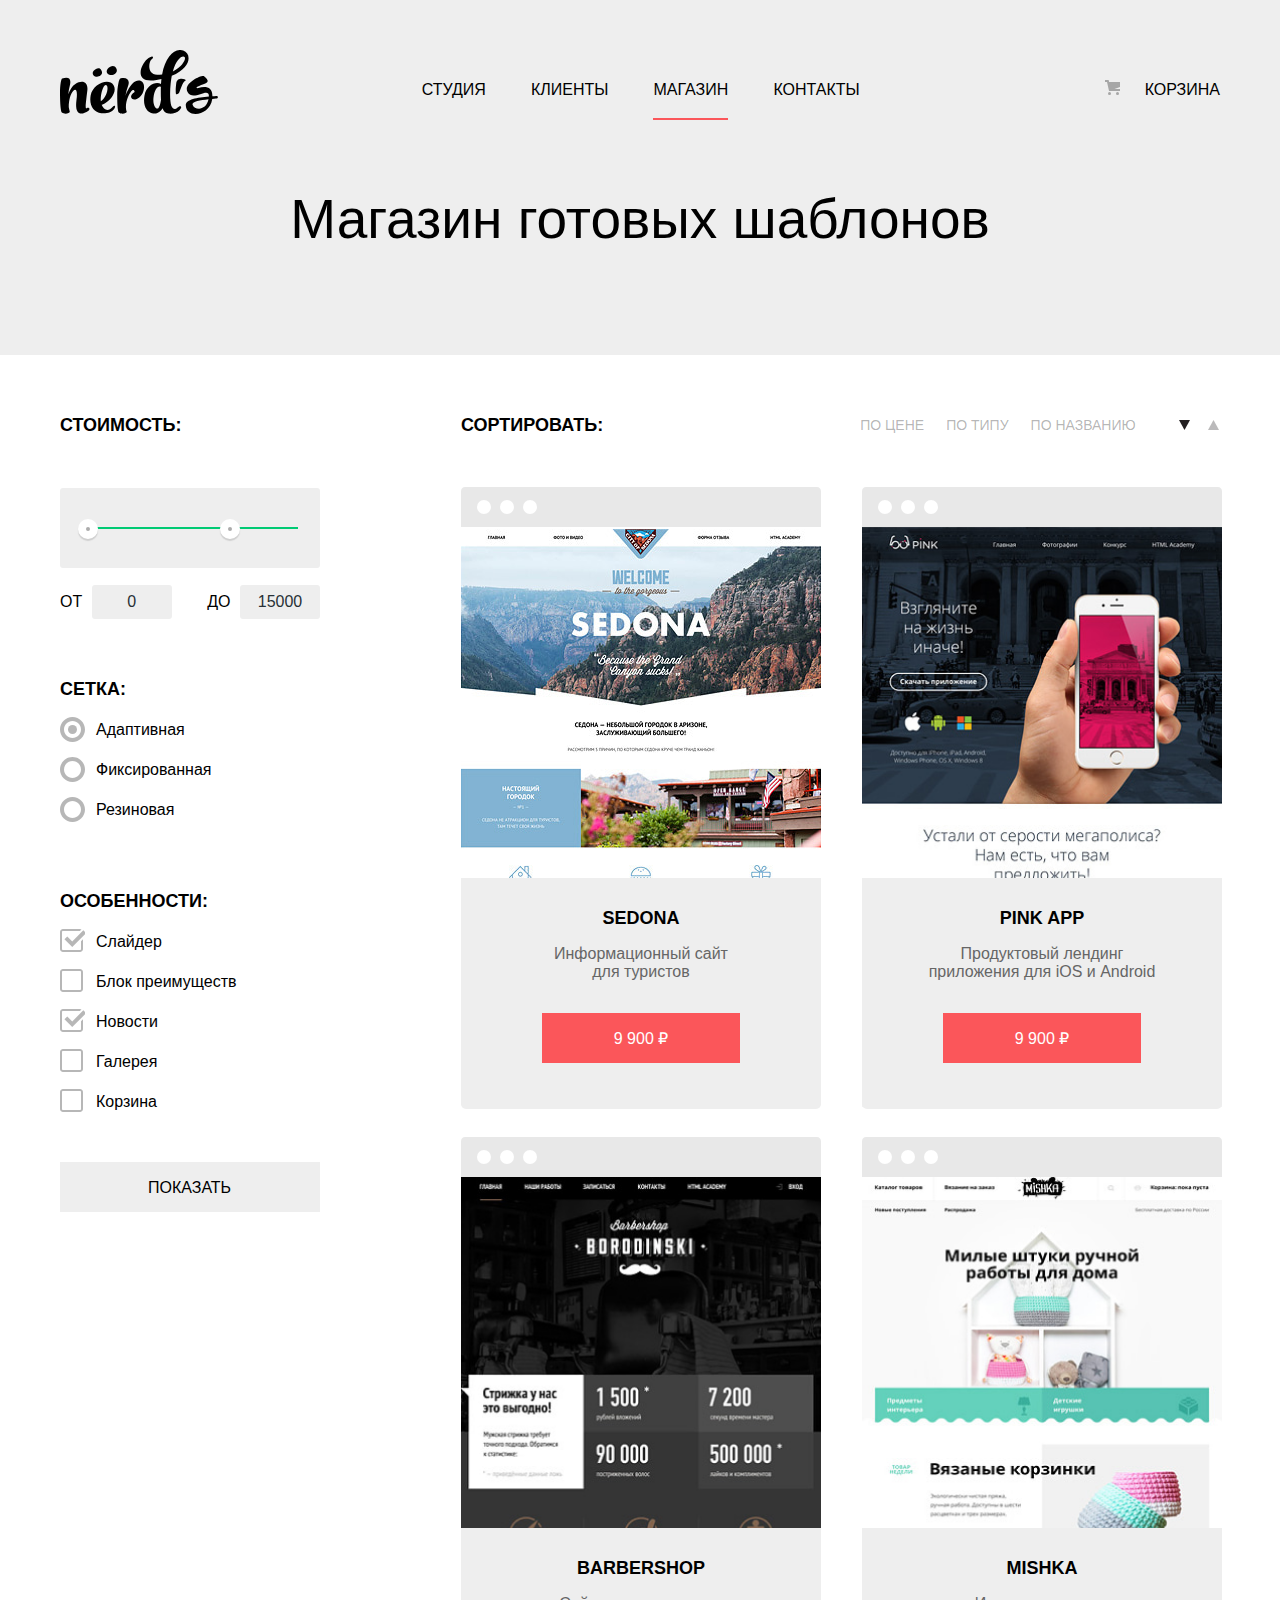
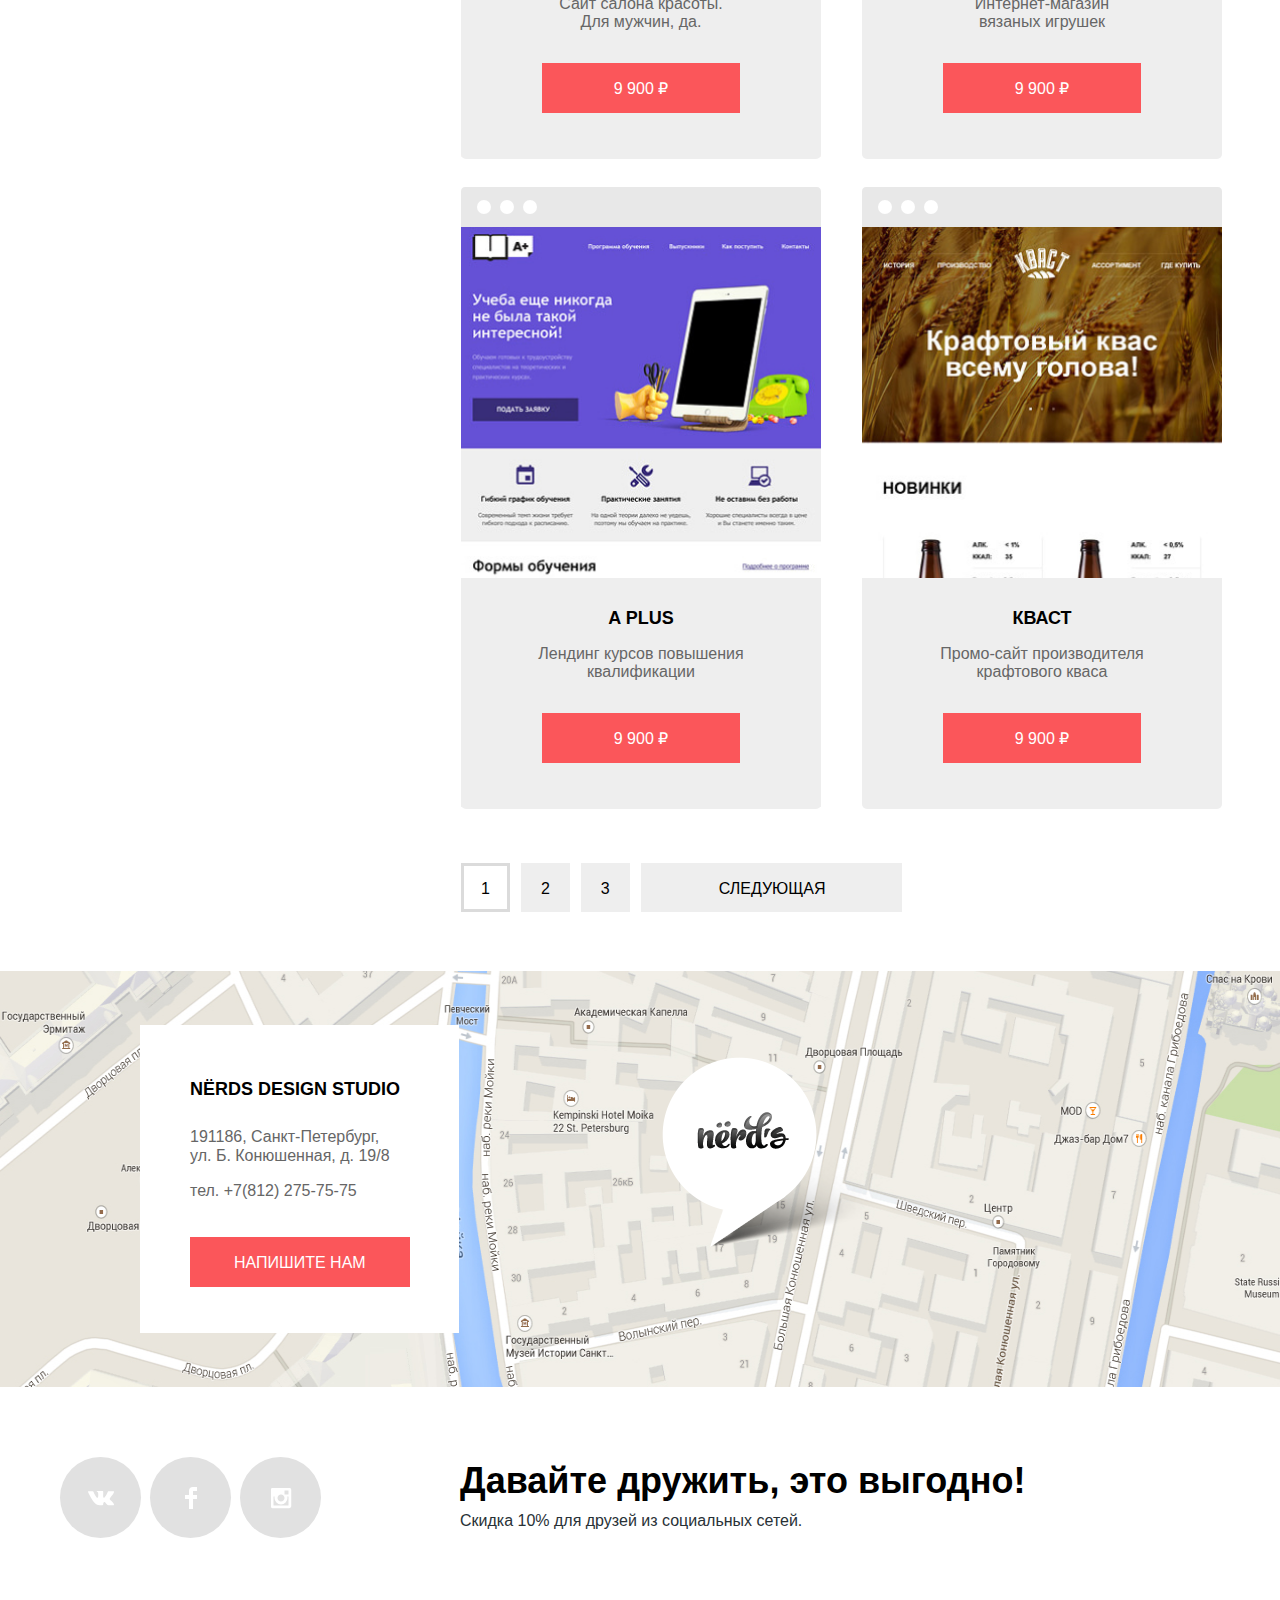
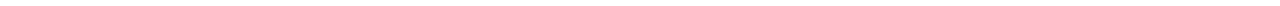
==== commit 5436b3db: "Завершаем вёрстку" ====
--- a/catalog.html
+++ b/catalog.html
@@ -1,261 +1,287 @@
 <!DOCTYPE html>
 <html class="page" lang="ru">
-  <head>
-    <meta charset="utf-8">
-    <title>Дизайн-студия «Нёрдс» | Магазин готовых шаблонов</title>
-    <link href="css/normalize.css" rel="stylesheet">
-    <link href="css/style.css" rel="stylesheet">
-  </head>
-  <body class="page-body">
-
-    <header class="main-header">
-        <nav class="main-navigation container">
-          <a  class="main-header-logo" href="index.html">
-            <img src="img/nerds-logo.svg" width="160" height="65" alt="Логотип студии &laquo;Нёрдс&raquo;">
-          </a>
-          <ul class="site-navigation">
-            <li class="navigation-item">
-              <a href="#">Студия</a>
-            </li>
-            <li class="navigation-item">
-              <a href="#">Клиенты</a>
-            </li>
-            <li class="navigation-item navigation-item-current">
-              <a>Магазин</a>
-            </li>
-            <li class="navigation-item">
-              <a href="#">Контакты</a>
+
+<head>
+  <meta charset="utf-8">
+  <title>Дизайн-студия «Нёрдс» | Магазин готовых шаблонов</title>
+  <link href="css/normalize.css" rel="stylesheet">
+  <link href="css/style.css" rel="stylesheet">
+</head>
+
+<body class="page-body">
+
+  <header class="main-header">
+    <nav class="main-navigation container">
+      <a class="main-header-logo" href="index.html">
+        <img src="img/nerds-logo.svg" width="160" height="65" alt="Логотип студии &laquo;Нёрдс&raquo;">
+      </a>
+      <ul class="site-navigation">
+        <li class="navigation-item">
+          <a href="#">Студия</a>
+        </li>
+        <li class="navigation-item">
+          <a href="#">Клиенты</a>
+        </li>
+        <li class="navigation-item navigation-item-current">
+          <a>Магазин</a>
+        </li>
+        <li class="navigation-item">
+          <a href="#">Контакты</a>
+        </li>
+      </ul>
+      <ul class="user-navigation">
+        <li class="navigation-item">
+          <a href="#">Корзина</a>
+        </li>
+      </ul>
+    </nav>
+  </header>
+
+  <main class="main">
+    <h1 class="page-title">Магазин готовых шаблонов</h1>
+    <div class="container catalog-page">
+      <section class="filters">
+        <h2 class="visually-hidden">Подбор шаблона по параметрам</h2>
+        <form class="filter" action="https://echo.htmlacademy.ru" method="get">
+          <fieldset class="filter-type">
+            <legend class="filter-name">Стоимость:</legend>
+            <div class="range-filter">
+              <div class="range-controls">
+                <div class="scale">
+                  <div class="bar"></div>
+                </div>
+                <div class="toggle toggle-min" tabindex="0"></div>
+                <div class="toggle toggle-max" tabindex="0"></div>
+              </div>
+              <div class="price-controls">
+                <label class="min-price">от <input type="text" name="min-price" value="0"></label>
+                <label class="max-price">до <input type="text" name="max-price" value="15000"></label>
+              </div>
+            </div>
+          </fieldset>
+          <fieldset class="filter-type">
+            <legend class="filter-name">Сетка:</legend>
+            <ul>
+              <li class="filter-option filter-radio">
+                <input class="filter-input filter-input-radio visually-hidden" type="radio" id="adaptive" name="grid" value="adaptive" checked>
+                <label class="filter-label" for="adaptive">Адаптивная</label>
+              </li>
+              <li class="filter-option filter-radio">
+                <input class="filter-input filter-input-radio visually-hidden" type="radio" id="fixed" name="grid" value="fixed">
+                <label class="filter-label" for="fixed">Фиксированная</label>
+              </li>
+              <li class="filter-option filter-radio">
+                <input class="filter-input filter-input-radio visually-hidden" type="radio" id="stretching" name="grid" value="stretching">
+                <label class="filter-label" for="stretching">Резиновая</label>
+              </li>
+            </ul>
+          </fieldset>
+          <fieldset class="filter-type">
+            <legend class="filter-name">Особенности:</legend>
+            <ul>
+              <li class="filter-option filter-checkbox">
+                <input class="filter-input filter-input-checkbox visually-hidden" type="checkbox" id="slider" name="slider" checked>
+                <label class="filter-label" for="slider">Слайдер</label>
+              </li>
+              <li class="filter-option filter-checkbox">
+                <input class="filter-input filter-input-checkbox visually-hidden" type="checkbox" id="benefits" name="benefits">
+                <label class="filter-label" for="benefits">Блок преимуществ</label>
+              </li>
+              <li class="filter-option filter-checkbox">
+                <input class="filter-input filter-input-checkbox visually-hidden" type="checkbox" id="news" name="news" checked>
+                <label class="filter-label" for="news">Новости</label>
+              </li>
+              <li class="filter-option filter-checkbox">
+                <input class="filter-input filter-input-checkbox visually-hidden" type="checkbox" id="gallery" name="gallery">
+                <label class="filter-label" for="gallery">Галерея</label>
+              </li>
+              <li class="filter-option filter-checkbox">
+                <input class="filter-input filter-input-checkbox visually-hidden" type="checkbox" id="cart" name="cart">
+                <label class="filter-label" for="cart">Корзина</label>
+              </li>
+            </ul>
+          </fieldset>
+          <button class="button filter-submit-button" type="submit">Показать</button>
+        </form>
+      </section>
+      <section class="catalog">
+        <h2 class="visually-hidden">Каталог шаблонов</h2>
+        <div class="sort">
+          <p class="sort-name">Сортировать:</p>
+          <ul class="sort-item-list">
+            <li class="sort-item sort-item-current">
+              <a href="#">по цене</a>
+            </li>
+            <li class="sort-item">
+              <a href="#">по типу</a>
+            </li>
+            <li class="sort-item">
+              <a href="#">по названию</a>
             </li>
           </ul>
-          <ul class="user-navigation">
-            <li class="navigation-item">
-              <a href="#">Корзина</a>
+          <ul class="sort-control-list">
+            <li class="sort-control sort-control-current">
+              <a href="#" aria-label="по возрастанию"></a>
+            </li>
+            <li class="sort-control">
+              <a href="#" aria-label="по убыванию"></a>
             </li>
           </ul>
-        </nav>
-      </header>
-
-      <main class="main">
-        <h1 class="page-title">Магазин готовых шаблонов</h1>
-        <div class="container catalog-page">
-          <section class="filters">
-            <h2 class="visually-hidden">Подбор шаблона по параметрам</h2>
-            <form class="filter" action="https://echo.htmlacademy.ru" method="get">
-              <fieldset class="filter-type">
-                <legend class="filter-name">Стоимость:</legend>
-                <div class="range-filter">
-                  <div class="range-controls">
-                    <div class="scale">
-                      <div class="bar"></div>
-                    </div>
-                    <div class="toggle toggle-min" tabindex="0"></div>
-                    <div class="toggle toggle-max" tabindex="0"></div>
-                  </div>
-                  <div class="price-controls">
-                    <label class="min-price">от <input type="number" name="min-price" value="0"></label>
-                    <label class="max-price">до <input type="number" name="max-price" value="15000"></label>
-                  </div>
-                </div>
-              </fieldset>
-              <fieldset class="filter-type">
-                <legend class="filter-name">Сетка:</legend>
-                <ul>
-                  <li class="filter-option filter-radio">
-                    <input class="filter-input filter-input-radio visually-hidden" type="radio" id="adaptive" name="grid" value="adaptive" checked>
-                    <label class="filter-label" for="adaptive">Адаптивная</label>
-                  </li>
-                  <li class="filter-option filter-radio">
-                    <input class="filter-input filter-input-radio visually-hidden" type="radio" id="fixed" name="grid" value="fixed" disabled>
-                    <label class="filter-label" for="fixed">Фиксированная</label>
-                  </li>
-                  <li class="filter-option filter-radio">
-                    <input class="filter-input filter-input-radio visually-hidden" type="radio" id="stretching" name="grid" value="stretching">
-                    <label class="filter-label" for="stretching">Резиновая</label>
-                  </li>
-                </ul>
-              </fieldset>
-              <fieldset class="filter-type">
-                <legend class="filter-name">Особенности:</legend>
-                <ul>
-                  <li class="filter-option filter-checkbox">
-                    <input class="filter-input filter-input-checkbox visually-hidden" type="checkbox" id="slider" name="slider" checked>
-                    <label class="filter-label" for="slider">Слайдер</label>
-                  </li>
-                  <li class="filter-option filter-checkbox">
-                    <input class="filter-input filter-input-checkbox visually-hidden" type="checkbox" id="benefits" name="benefits" disabled>
-                    <label class="filter-label" for="benefits">Блок преимуществ</label>
-                  </li>
-                  <li class="filter-option filter-checkbox">
-                    <input class="filter-input filter-input-checkbox visually-hidden" type="checkbox" id="news" name="news" checked>
-                    <label class="filter-label" for="news">Новости</label>
-                  </li>
-                  <li class="filter-option filter-checkbox">
-                    <input class="filter-input filter-input-checkbox visually-hidden" type="checkbox" id="gallery" name="gallery">
-                    <label class="filter-label" for="gallery">Галерея</label>
-                  </li>
-                  <li class="filter-option filter-checkbox">
-                    <input class="filter-input filter-input-checkbox visually-hidden" type="checkbox" id="cart" name="cart">
-                    <label class="filter-label" for="cart">Корзина</label>
-                  </li>
-                </ul>
-              </fieldset>
-              <button class="button filter-submit-button" type="submit">Показать</button>
-            </form>
-          </section>
-          <section class="catalog">
-            <h2 class="visually-hidden">Каталог шаблонов</h2>
-            <div class="sort">
-              <p class="sort-name">Сортировать:</p>
-                <ul class="sort-item-list">
-                  <li class="sort-item sort-item-current"><a href="#">по цене</a></li>
-                  <li class="sort-item"><a href="#">по типу</a></li>
-                  <li class="sort-item"><a href="#">по названию</a></li>
-                </ul>
-                <ul class="sort-control-list">
-                  <li class="sort-control sort-control-current"><a href="#" aria-label="по возрастанию"></a></li>
-                  <li class="sort-control"><a href="#" aria-label="по убыванию"></a></li>
-                </ul>
-            </div>
-            <ul class="catalog-list">
-              <li class="catalog-item">
-                <img class="catalog-item-image" src="img/img-sedona.jpg" width="360" height="576" alt="Превью сайта Sedona">
-                <div class="catalog-item-info">
-                  <a class="catalog-item-title" href="#"><h3>Sedona</h3></a>
-                  <p class="catalog-item-description">Информационный сайт <br>для туристов</p>
-                  <a class="button catalog-item-button" href="#" aria-label="Купить за 9900 рублей">9 900 &#8381</a>
-              </li>
-              <li class="catalog-item">
-                <img class="catalog-item-image" src="img/img-pink.jpg" width="358" height="576" alt="Превью приложения Pink">
-                <div class="catalog-item-info">
-                  <a class="catalog-item-title" href="#"><h3>Pink App</h3></a>
-                  <p class="catalog-item-description">Продуктовый лендинг <br>приложения для iOS и Android</p>
-                  <a class="button catalog-item-button" href="#" aria-label="Купить за 9900 рублей">9 900 &#8381</a>
-                </div>
-              </li>
-              <li class="catalog-item">
-                <img class="catalog-item-image" src="img/img-barbershop.jpg" width="364" height="582" alt="Превью сайта Barbershop Borodinski"></p>
-                <div class="catalog-item-info">
-                  <a class="catalog-item-title" href="#"><h3>Barbershop</h3></a>
-                  <p class="catalog-item-description">Сайт салона красоты.<br>Для мужчин, да.</p>
-                  <a class="button catalog-item-button" href="#" aria-label="Купить за 9900 рублей">9 900 &#8381</a>
-                </div>
-              </li>
-              <li class="catalog-item">
-                <img class="catalog-item-image" src="img/img-mishka.jpg" width="362" height="580" alt="Превью сайта Mishka">
-                <div class="catalog-item-info">
-                  <a class="catalog-item-title" href="#"><h3>Mishka</h3></a>
-                  <p class="catalog-item-description">Интернет-магазин <br>вязаных игрушек</p>
-                  <a class="button catalog-item-button" href="#" aria-label="Купить за 9900 рублей">9 900 &#8381</a>
-                </div>
-              </li>
-              <li class="catalog-item">
-                <img class="catalog-item-image" src="img/img-aplus.jpg" width="364" height="582" alt="Превью сайта A+">
-                <div class="catalog-item-info">
-                  <a class="catalog-item-title" href="#"><h3>A Plus</h3></a>
-                  <p class="catalog-item-description">Лендинг курсов повышения <br>квалификации</p>
-                  <a class="button catalog-item-button" href="#" aria-label="Купить за 9900 рублей">9 900 &#8381</a>
-                </div>
-              </li>
-              <li class="catalog-item">
-                <img class="catalog-item-image" src="img/img-kvast.jpg" width="362" height="580" alt="Превью сайта Кваст">
-                <div class="catalog-item-info">
-                  <a class="catalog-item-title" href="#"><h3>Кваст</h3></a>
-                  <p class="catalog-item-description">Промо-сайт производителя <br>крафтового кваса</p>
-                  <a class="button catalog-item-button" href="#" aria-label="Купить за 9900 рублей">9 900 &#8381</a>
-                </div>
-              </li>
-            </ul>
-            <ul class="pagination-list">
-              <li class="pagination-button pagination-current"><a aria-label="Первая страница каталога">1</a></li>
-              <li class="pagination-button"><a href="#" aria-label="Вторая страница каталога">2</a></li>
-              <li class="pagination-button"><a href="#" aria-label="Третья страница каталога">3</a></li>
-              <li class="pagination-button pagination-next"><a href="#" aria-label="Переход на следующую страницу каталога">Следующая</a></li>
-            </ul>
-          </section>
         </div>
-        <section class="contacts">
-          <h2 class="visually-hidden">Наши контакты</h2>
-          <img class="map-image" src="img/map.png" width="1440" height="416" alt="Студия &laquo;Нёрдс&raquo; находится по адресу: Санкт-Петербург, ул. Б. Конюшенная, д. 19/8">
-          <div class="contacts-info">
-            <p class="contacts-title">Nërds Design Studio</p>
-              <address class="contacts-address">
-                191186, Санкт-Петербург,<br>
-                ул. Б. Конюшенная, д. 19/8
-                <p>тел. <a href="tel:+78122757575">+7(812) 275-75-75</a></p>
-              </address>
-            <a class="button contacts-button" href="#">Напишите нам</a>
-          </div>
-        </section>
-      </main>
-
-    <footer class="main-footer container">
-      <section class="socials">
-        <h2 class="visually-hidden">Мы в социальных сетях</h2>
-        <ul class="socials-list">
-          <li><a class="socials-link socials-link-vk" href="#" aria-label="ВКонтакте"></a></li>
-          <li><a class="socials-link socials-link-fb" href="#" aria-label="Facebook"></a></li>
-          <li><a class="socials-link socials-link-insta" href="#" aria-label="Instagram"></a></li>
+        <ul class="catalog-list">
+          <li class="catalog-item">
+            <p class="catalog-item-image">
+              <img src="img/img-sedona.jpg" width="360" height="576" alt="Превью сайта Sedona">
+            </p>
+            <div class="catalog-item-info">
+              <a class="catalog-item-title" href="#">
+                <h3>Sedona</h3>
+              </a>
+              <p class="catalog-item-description">Информационный сайт <br>для туристов</p>
+              <a class="button catalog-item-button" href="#" aria-label="Купить за 9900 рублей">9 900 &#8381;</a>
+            </div>
+          </li>
+          <li class="catalog-item">
+            <p class="catalog-item-image">
+              <img src="img/img-pink.jpg" width="358" height="576" alt="Превью приложения Pink">
+            </p>
+            <div class="catalog-item-info">
+              <a class="catalog-item-title" href="#">
+                <h3>Pink App</h3>
+              </a>
+              <p class="catalog-item-description">Продуктовый лендинг <br>приложения для iOS и Android</p>
+              <a class="button catalog-item-button" href="#" aria-label="Купить за 9900 рублей">9 900 &#8381;</a>
+            </div>
+          </li>
+          <li class="catalog-item">
+            <p class="catalog-item-image">
+              <img src="img/img-barbershop.jpg" width="364" height="582" alt="Превью сайта Barbershop Borodinski">
+            </p>
+            <div class="catalog-item-info">
+              <a class="catalog-item-title" href="#">
+                <h3>Barbershop</h3>
+              </a>
+              <p class="catalog-item-description">Сайт салона красоты.<br>Для мужчин, да.</p>
+              <a class="button catalog-item-button" href="#" aria-label="Купить за 9900 рублей">9 900 &#8381;</a>
+            </div>
+          </li>
+          <li class="catalog-item">
+            <p class="catalog-item-image">
+              <img src="img/img-mishka.jpg" width="362" height="580" alt="Превью сайта Mishka">
+            </p>
+            <div class="catalog-item-info">
+              <a class="catalog-item-title" href="#">
+                <h3>Mishka</h3>
+              </a>
+              <p class="catalog-item-description">Интернет-магазин <br>вязаных игрушек</p>
+              <a class="button catalog-item-button" href="#" aria-label="Купить за 9900 рублей">9 900 &#8381;</a>
+            </div>
+          </li>
+          <li class="catalog-item">
+            <p class="catalog-item-image">
+              <img src="img/img-aplus.jpg" width="364" height="582" alt="Превью сайта A+">
+            </p>
+            <div class="catalog-item-info">
+              <a class="catalog-item-title" href="#">
+                <h3>A Plus</h3>
+              </a>
+              <p class="catalog-item-description">Лендинг курсов повышения <br>квалификации</p>
+              <a class="button catalog-item-button" href="#" aria-label="Купить за 9900 рублей">9 900 &#8381;</a>
+            </div>
+          </li>
+          <li class="catalog-item">
+            <p class="catalog-item-image">
+              <img src="img/img-kvast.jpg" width="362" height="580" alt="Превью сайта Кваст">
+            </p>
+            <div class="catalog-item-info">
+              <a class="catalog-item-title" href="#">
+                <h3>Кваст</h3>
+              </a>
+              <p class="catalog-item-description">Промо-сайт производителя <br>крафтового кваса</p>
+              <a class="button catalog-item-button" href="#" aria-label="Купить за 9900 рублей">9 900 &#8381;</a>
+            </div>
+          </li>
         </ul>
-        <div class="footer-section">
-          <p class="footer-tagline">Давайте дружить, это выгодно!</p>
-          <p class="footer-text">Скидка 10% для друзей из социальных сетей.</p>
-        </div>
+        <ul class="pagination-list">
+          <li class="pagination-current">
+            <a aria-label="Первая страница каталога">1</a>
+          </li>
+          <li class="pagination-button">
+            <a href="#" aria-label="Вторая страница каталога">2</a>
+          </li>
+          <li class="pagination-button">
+            <a href="#" aria-label="Третья страница каталога">3</a>
+          </li>
+          <li class="pagination-button pagination-next">
+            <a href="#" aria-label="Переход на следующую страницу каталога">Следующая</a>
+          </li>
+        </ul>
       </section>
-    </footer>
-  
-    <section class="modal">
-      <h2 class="visually-hidden">Форма обратной связи</h2>
-      <form class="feedback" action="https://echo.htmlacademy.ru" method="post">
-        <fieldset class="feedback-fieldset">
-          <legend class="feedback-legend">Напишите нам</legend>
-          <ul class="feedback-form">
-            <li class="feedback-item">
-              <label class="feedback-label"
-                >Ваше имя:
-                <input
-                  class="feedback-input"
-                  type="text"
-                  name="name"
-                  placeholder="Имя Фамилия"
-                  required
-                />
-              </label>
-            </li>
-            <li class="feedback-item">
-              <label class="feedback-label"
-                >Ваш email:
-                <input
-                  class="feedback-input"
-                  type="email"
-                  name="email"
-                  placeholder="email@example.com"
-                  required
-                />
-              </label>
-            </li>
-            <li class="feedback-text">
-              <label class="feedback-label"
-                >Текст письма:
-                <textarea
-                  class="feedback-textarea"
-                  placeholder="В свободной форме"
-                  name="message"
-                  required
-                ></textarea>
-              </label>
-            </li>
-          </ul>
-          <button class="button feedback-button" type="submit">
-            Отправить
-          </button>
-        </fieldset>
-        <button
-          class="modal-close-button"
-          type="button"
-          aria-label="Закрыть окно"
-        ></button>
-      </form>
+    </div>
+    <section class="contacts">
+      <h2 class="visually-hidden">Наши контакты</h2>
+      <img class="map-image" src="img/map.png" width="1440" height="416" alt="Студия &laquo;Нёрдс&raquo; находится по адресу: Санкт-Петербург, ул. Б. Конюшенная, д. 19/8">
+      <div class="contacts-info">
+        <p class="contacts-title">Nërds Design Studio</p>
+        <address class="contacts-address">
+          191186, Санкт-Петербург,<br>
+          ул. Б. Конюшенная, д. 19/8
+          <p>тел. <a href="tel:+78122757575">+7(812) 275-75-75</a></p>
+        </address>
+        <a class="button contacts-button" href="#">Напишите нам</a>
+      </div>
     </section>
-
-  </body>
-</html>
+  </main>
+
+  <footer class="main-footer container">
+    <section class="socials">
+      <h2 class="visually-hidden">Мы в социальных сетях</h2>
+      <ul class="socials-list">
+        <li>
+          <a class="socials-link socials-link-vk" href="#" aria-label="ВКонтакте"></a>
+        </li>
+        <li>
+          <a class="socials-link socials-link-fb" href="#" aria-label="Facebook"></a>
+        </li>
+        <li>
+          <a class="socials-link socials-link-insta" href="#" aria-label="Instagram"></a>
+        </li>
+      </ul>
+      <div class="footer-section">
+        <p class="footer-tagline">Давайте дружить, это выгодно!</p>
+        <p class="footer-text">Скидка 10% для друзей из социальных сетей.</p>
+      </div>
+    </section>
+  </footer>
+
+  <section class="modal modal-feedback">
+    <h2 class="visually-hidden">Форма обратной связи</h2>
+    <form class="feedback" action="https://echo.htmlacademy.ru" method="post">
+      <fieldset class="feedback-fieldset">
+        <legend class="feedback-legend">Напишите нам</legend>
+        <ul class="feedback-form">
+          <li class="feedback-item">
+            <label class="feedback-label">Ваше имя:
+              <input class="feedback-input" type="text" name="name" placeholder="Имя Фамилия" required />
+            </label>
+          </li>
+          <li class="feedback-item">
+            <label class="feedback-label">Ваш email:
+              <input class="feedback-input" type="email" name="email" placeholder="email@example.com" required />
+            </label>
+          </li>
+          <li class="feedback-text">
+            <label class="feedback-label">Текст письма:
+              <textarea class="feedback-textarea" placeholder="В свободной форме" name="message" required></textarea>
+            </label>
+          </li>
+        </ul>
+        <button class="button feedback-button" type="submit">Отправить</button>
+      </fieldset>
+      <button class="modal-close-button" type="button" aria-label="Закрыть окно"></button>
+    </form>
+  </section>
+
+</body>
+
+</html>--- a/css/style.css
+++ b/css/style.css
@@ -1,3 +1,10 @@
+/*
+* Prefixed by https://autoprefixer.github.io
+* PostCSS: v7.0.29,
+* Autoprefixer: v9.7.6
+* Browsers: last 2 version,not dead,not ie <= 11
+*/
+
 :root {
   --basic-black: #000000;
   --basic-dark: #444444;
@@ -54,13 +61,16 @@
 }
 
 .page-body {
-  min-height: 100%;
   display: grid;
+  grid-template-rows: -webkit-min-content 1fr -webkit-min-content;
   grid-template-rows: min-content 1fr min-content;
   align-content: space-between;
+
   min-width: 1160px;
-  margin: 0;
-  padding: 0;
+  min-height: 100%;
+  margin: 0;
+  padding: 0;
+
   font-family: "Roboto", "Arial", sans-serif;
   font-size: 16px;
   line-height: 24px;
@@ -86,17 +96,19 @@
 
 .button {
   display: inline-block;
+  align-items: center;
+
   padding-top: 17px;
   padding-bottom: 15px;
+  border: none;
+
   font: inherit;
   font-weight: 500;
   line-height: 18px;
   text-align: center;
+  text-transform: uppercase;
   color: var(--basic-white);
-  align-items: center;
-  text-transform: uppercase;
   background-color: var(--special-light-red);
-  border: none;
   cursor: pointer;
 }
 
@@ -111,8 +123,8 @@
 }
 
 .slider-item-button:active {
+  color: var(--opasity-white);
   box-shadow: inset 0 3px 0 rgba(0, 1, 1, 0.1);
-  color: var(--opasity-white);
 }
 
 :active,
@@ -126,13 +138,16 @@
 input[type="checkbox"].visually-hidden,
 input[type="radio"].visually-hidden {
   position: absolute;
+
   width: 1px;
   height: 1px;
   margin: -1px;
   border: 0;
   padding: 0;
+
   white-space: nowrap;
-  clip-path: inset(100%);
+  -webkit-clip-path: inset(100%);
+          clip-path: inset(100%);
   clip: rect(0 0 0 0);
   overflow: hidden;
 }
@@ -141,13 +156,13 @@
 
 .main-header {
   width: 100%;
+
   background-color: var(--basic-ultra-light);
 }
 
 .main-navigation {
   display: flex;
-  justify-content: space-between;
-  align-items: flex-end;
+
   padding-top: 50px;
 }
 
@@ -164,8 +179,10 @@
 .user-navigation {
   display: flex;
   flex-wrap: wrap;
-  margin: 0;
-  padding: 0;
+
+  margin: 0;
+  padding: 0;
+
   font-weight: 500;
   line-height: 30px;
   text-transform: uppercase;
@@ -174,21 +191,27 @@
 
 .site-navigation {
   justify-content: space-between;
+
   min-width: 438px;
+  margin-left: 204px;
+  margin-right: 235px;
 }
 
 .user-navigation .navigation-item {
   position: relative;
+
   padding-left: 50px;
 }
 
 .user-navigation .navigation-item::before {
   content: "";
   position: absolute;
-  top: 7px;
-  left: 7px;
+  top: 30px;
+  left: 10px;
+
   width: 15px;
   height: 15px;
+
   background-image: url("../img/cart-icon.svg");
   background-repeat: no-repeat;
   background-position: 0 0;
@@ -201,7 +224,10 @@
 .site-navigation a,
 .user-navigation a {
   display: block;
+
+  padding-top: 25px;
   padding-bottom: 13px;
+
   color: var(--basic-black);
 }
 
@@ -224,20 +250,22 @@
   width: 100%;
   min-height: 431px;
   margin: 0;
-  margin-bottom: 80px;
-  padding: 0;
+  margin-bottom: 75px;
+  padding: 0;
+
   background-color: var(--basic-ultra-light);
 }
 
 .benefits-slider {
   position: relative;
+
   min-height: 431px;
 }
 
 .slider-item {
   margin: 0;
   padding: 0;
-  padding-top: 78px;
+  padding-top: 74px;
 }
 
 .slide {
@@ -272,59 +300,67 @@
 .slider-slogan {
   width: 538px;
   margin: 0;
-  margin-bottom: 25px;
+  margin-bottom: 26px;
+
   font-weight: 500;
   font-size: 55px;
   line-height: 55px;
+  letter-spacing: 1px;
 }
 
 .slider-text {
   width: 400px;
   margin: 0;
-  margin-bottom: 38px;
+  margin-bottom: 39px;
+
   color: var(--basic-extra-dark);
 }
 
 .slider-item-button {
+  margin: 0;
+  margin-bottom: 80px;
   padding-right: 54px;
   padding-left: 54px;
-  margin: 0;
-  margin-bottom: 80px;
 }
 
 .slider-control {
   display: flex;
+  position: absolute;
+  bottom: 93px;
+  left: 555px;
   justify-content: space-between;
+
   width: 88px;
-  position: absolute;
-  bottom: 96px;
-  left: 536px;
-  margin: 0;
-  padding: 0;
+  margin: 0;
+  padding: 0;
+
   list-style: none;
 }
 
 .slider-control-button {
-  padding: 0;
+  position: relative;
+
   width: 18px;
   height: 18px;
+  padding: 0;
+  border: none;
+
   background-color: var(--basic-white);
   border-radius: 50%;
-  border: none;
   cursor: pointer;
 }
 
 .control-current::before {
   content: "";
   position: absolute;
-  top: 20%;
-  left: 6%;
-  /*top: 50%;
+  top: 50%;
   left: 50%;
-  transform: translate(-50%, -50%);*/
+  transform: translate(-50%, -50%);
+
   width: 8px;
   height: 8px;
   border: 2px solid #c1c1c1;
+
   border-radius: 50%;
   box-sizing: border-box;
 }
@@ -338,9 +374,12 @@
 .services-list {
   display: grid;
   grid-template-columns: 300px 300px 300px;
-  column-gap: 100px;
-  margin: 0;
-  padding: 0;
+  -moz-column-gap: 100px;
+       column-gap: 100px;
+
+  margin: 0;
+  padding: 0;
+
   list-style: none;
 }
 
@@ -350,9 +389,11 @@
 
 .services-item h3 {
   position: relative;
-  margin: 0;
-  margin-bottom: 16px;
+
+  margin: 0;
+  margin-bottom: 17px;
   padding-top: 171px;
+
   font-weight: 700;
   font-size: 24px;
   line-height: 30px;
@@ -364,8 +405,10 @@
   position: absolute;
   top: 0;
   left: 0;
+
   width: 300px;
   height: 146px;
+
   background-repeat: no-repeat;
 }
 
@@ -389,9 +432,11 @@
 
 .services-item p {
   display: block;
+
   width: 260px;
   margin: 0;
   margin-bottom: 32px;
+
   color: var(--basic-extra-dark);
 }
 
@@ -402,14 +447,15 @@
 }
 
 .services-web-button:active {
+  color: var(--opasity-white);
   background-color: var(--special-dark-red);
   box-shadow: inset 0 3px 0 rgba(0, 1, 1, 0.1);
-  color: var(--opasity-white);
 }
 .services-app-button {
   margin: 0;
   padding-left: 39px;
   padding-right: 40px;
+
   background-color: var(--special-light-green);
 }
 
@@ -419,15 +465,16 @@
 }
 
 .services-app-button:active {
+  color: var(--opasity-white);
   background-color: var(--special-dark-green);
   box-shadow: inset 0 3px 0 rgba(0, 1, 1, 0.1);
-  color: var(--opasity-white);
 }
 
 .services-presentation-button {
   margin: 0;
   padding-left: 39px;
   padding-right: 40px;
+
   background-color: var(--special-light-yellow);
 }
 
@@ -437,9 +484,9 @@
 }
 
 .services-presentation-button:active {
+  color: var(--opasity-white);
   background-color: var(--special-dark-yellow);
   box-shadow: inset 0 3px 0 rgba(0, 1, 1, 0.1);
-  background-color: var(--opasity-white);
 }
 
 /* info */
@@ -447,26 +494,31 @@
 .info {
   display: grid;
   grid-template-columns: 651px 360px;
-  column-gap: 149px;
-  position: relative;
-  margin-bottom: 42px;
-  padding-top: 73px;
+  -moz-column-gap: 149px;
+       column-gap: 149px;
+  position: relative;
+
+  margin-bottom: 50px;
+  padding-top: 75px;
 }
 
 .info::before {
   content: "";
   position: absolute;
   top: 0;
+
   width: 1158px;
   height: 2px;
+
   background-image: url("../img/Rectangle\ 9.png");
   background-repeat: no-repeat;
 }
 
 .info-content-tagline {
   margin: 0;
-  margin-bottom: 26px;
-  padding: 0;
+  margin-bottom: 33px;
+  padding: 0;
+
   font-weight: 500;
   font-size: 45px;
   line-height: 45px;
@@ -475,20 +527,23 @@
 .info-content {
   margin: 0;
   margin-bottom: 40px;
+
   color: var(--basic-extra-dark);
 }
 
 .info-list-title {
   margin: 0;
   margin-bottom: 23px;
+
   font-weight: 700;
+  text-transform: uppercase;
   color: var(--basic-extra-dark);
-  text-transform: uppercase;
 }
 
 .info-list {
   margin: 0;
   padding: 0;
+
   line-height: 24px;
   list-style-type: none;
   list-style-position: inside;
@@ -497,19 +552,31 @@
 
 .info-item {
   position: relative;
-  padding-bottom: 30px;
-  padding-left: 32px;
-  background-image: url("../img/list-style.svg");
-  background-position: 0 10px;
-  background-size: 25px 2px;
-  background-repeat: no-repeat;
+
+  margin-bottom: 24px;
+  padding-left: 37px;
+}
+
+.info-item::before {
+  content: "";
+  position: absolute;
+  top: 50%;
+  left: 0;
+
+  width: 25px;
+  height: 2px;
+
+  background-color: var(--special-light-red);
 }
 
 .info-stats-title {
   position: relative;
+
   margin: 0;
   margin-bottom: 31px;
   padding-top: 210px;
+  padding-left: 13px;
+
   font-weight: 700;
   text-transform: uppercase;
   text-align: center;
@@ -520,8 +587,10 @@
   position: absolute;
   top: -35px;
   left: 0;
+
   width: 360px;
   height: 208px;
+
   background-image: url("../img/nerds-illustration.png");
   background-position: 0 0;
 }
@@ -531,7 +600,7 @@
 }
 
 .info-stats td {
-  min-width: 125px;
+  min-width: 115px;
 }
 
 .stats-number {
@@ -541,29 +610,39 @@
 }
 
 .stats-percent {
+  display: inline-flex;
+  flex-direction: column;
+  vertical-align: super;
+
   font-size: 26px;
   line-height: 40px;
 }
 
 .stats-description {
+  padding: 0;
+
+  line-height: 18px;
   color: var(--basic-extra-dark);
 }
 
+.stats-description td {
+  padding-top: 6px;
+}
+
 /* partners*/
 
 .partners {
-  margin-bottom: 80px;
+  margin-bottom: 79px;
 }
 
 .partners-list {
-  display: grid;
-  grid-template-columns: 1fr 1fr 1fr 1fr;
-  align-items: center;
-  position: relative;
-  margin: 0;
-  padding: 0;
-  padding-top: 46px;
-  padding-bottom: 44px;
+  display: flex;
+  flex-direction: row;
+  position: relative;
+
+  margin: 0;
+  padding: 0;
+
   list-style: none;
   box-sizing: border-box;
 }
@@ -572,37 +651,65 @@
   content: "";
   position: absolute;
   top: 0;
+
   width: 1158px;
   height: 2px;
-  background-image: url("../img/Rectangle\ 9.png");
-  background-repeat: no-repeat;
+
+  background-color: var(--basic-ultra-light);
 }
 
 .partners-list::after {
   content: "";
   position: absolute;
   bottom: 0;
+
   width: 1158px;
   height: 2px;
-  background-image: url("../img/Rectangle\ 9.png");
-  background-repeat: no-repeat;
+
+  background-color: var(--basic-ultra-light);
 }
 
 .partners-item {
   position: relative;
+
+  min-height: 184px;
+
+  box-sizing: border-box;
+}
+
+.partners-item:first-of-type {
+  padding-top: 65px;
+  padding-right: 51px;
+  padding-left: 31px;
+}
+
+.partners-item:nth-of-type(2) {
+  padding-top: 47px;
+  padding-right: 46px;
   padding-left: 45px;
-  padding-right: 45px;
-  text-align: center;
-  box-sizing: border-box;
+}
+
+.partners-item:nth-of-type(3) {
+  padding-top: 66px;
+  padding-right: 57px;
+  padding-left: 58px;
+}
+
+.partners-item:last-of-type {
+  padding-top: 55px;
+  padding-left: 63px;
 }
 
 .partners-item:not(:last-of-type)::after {
   content: "";
   position: absolute;
-  top: 0;
+  top: 50%;
   right: 0;
+  transform: translateY(-50%);
+
   width: 2px;
   height: 52px;
+
   background-image: url("../img/Rectangle\ 13.png");
   background-repeat: no-repeat;
 }
@@ -624,6 +731,7 @@
 
 .contacts {
   position: relative;
+
   padding: 0;
   margin-bottom: 58px;
 }
@@ -637,11 +745,13 @@
   position: absolute;
   top: 54px;
   left: 140px;
+
   min-width: 319px;
   min-height: 308px;
   margin: 0;
   padding-top: 49px;
   padding-left: 50px;
+
   background-color: var(--basic-white);
   box-sizing: border-box;
 }
@@ -651,14 +761,17 @@
   position: absolute;
   top: 86px;
   right: 387px;
+
   width: 231px;
   height: 190px;
+
   background-image: url("../img/map-marker.png");
 }
 
 .contacts-title {
   margin: 0;
   margin-bottom: 23px;
+
   font-weight: 700;
   font-size: 18px;
   line-height: 30px;
@@ -668,13 +781,14 @@
 .contacts-address {
   margin: 0;
   margin-bottom: 37px;
-  line-height: 18px;
+
+  line-height: 19px;
 }
 
 .contacts-address,
 .contacts-address a {
+  font-style: inherit;
   color: var(--basic-dark-grey);
-  font-style: inherit;
 }
 
 .contacts-button {
@@ -689,8 +803,9 @@
   width: 100%;
   margin: 0;
   margin-bottom: 55px;
-  padding-top: 80px;
+  padding-top: 72px;
   padding-bottom: 108px;
+
   text-align: center;
   font-weight: 500;
   font-size: 55px;
@@ -703,13 +818,15 @@
   display: grid;
   grid-template-columns: 260px 759px;
   justify-content: space-between;
-  margin-bottom: 60px;
+
+  margin-bottom: 70px;
 }
 
 /* Filter */
 
 .filter-type {
   display: flex;
+
   margin: 0;
   padding: 0;
   border: none;
@@ -722,37 +839,42 @@
 
 .filter-name {
   padding: 0;
+
   font-weight: 700;
   font-size: 18px;
   line-height: 30px;
+  text-transform: uppercase;
   color: var(--basic-black);
-  text-transform: uppercase;
 }
 
 .range-filter {
   width: 260px;
   margin-top: 48px;
-  margin-bottom: 54px;
+  margin-bottom: 55px;
 }
 
 .range-controls {
   position: relative;
+
   height: 41px;
-  margin-bottom: 14px;
+  margin-bottom: 17px;
   padding-top: 39px;
   padding-right: 22px;
   padding-left: 22px;
+
   background-color: var(--basic-ultra-light);
   border-radius: 3px;
 }
 
 .range-controls .scale {
   height: 2px;
+
   background-color: #d7dcdf;
 }
 
 .range-controls .bar {
   height: 2px;
+
   background-color: var(--special-light-green);
 }
 
@@ -760,10 +882,12 @@
   position: absolute;
   top: 31px;
   left: 0;
+
   width: 4px;
   height: 4px;
   padding: 0;
   border: 8px solid var(--basic-white);
+
   background-color: #ababab;
   border-radius: 50%;
   box-shadow: 0 2px 1px 0 #cfcfcf;
@@ -785,15 +909,16 @@
 
 .price-controls input {
   width: 60px;
-  padding: 8px 15px;
-  margin-left: 11px;
+  margin-left: 5px;
+  padding: 8px 10px;
+  border: none;
+
   text-align: center;
+  font-family: inherit;
+  font-size: inherit;
   color: var(--basic-extra-dark);
-  border: none;
   border-radius: 3px;
   background: var(--basic-ultra-light);
-  font-family: inherit;
-  font-size: inherit;
 }
 
 .price-controls label {
@@ -816,11 +941,11 @@
 }
 
 .filter-type:nth-of-type(3) {
-  margin-bottom: 50px;
+  margin-bottom: 30px;
 }
 
 .filter-option {
-  margin-bottom: 19px;
+  margin-bottom: 21px;
 }
 
 .filter-input-radio + .filter-label::before {
@@ -828,8 +953,10 @@
   position: absolute;
   top: -3px;
   left: 0;
+
   width: 25px;
   height: 25px;
+
   background-image: url("../img/radio-off.svg");
   background-repeat: no-repeat;
   background-position: 0 0;
@@ -841,8 +968,10 @@
   position: absolute;
   top: -3px;
   left: 0;
+
   width: 25px;
   height: 25px;
+
   background-image: url("../img/checkbox-off.svg");
   background-repeat: no-repeat;
   background-position: 0 0;
@@ -886,17 +1015,22 @@
 }
 
 .filter-label {
-  position: relative;
   display: block;
+  position: relative;
+
+  padding-left: 36px;
+
+  line-height: 19px;
+  -webkit-user-select: none;
+  -moz-user-select: none;
+       user-select: none;
   cursor: pointer;
-  user-select: none;
-  padding-left: 36px;
-  line-height: 19px;
 }
 
 .filter-submit-button {
   padding-left: 88px;
   padding-right: 89px;
+
   color: var(--basic-black);
   background-color: var(--basic-ultra-light);
 }
@@ -917,42 +1051,51 @@
 .sort {
   display: flex;
   align-items: center;
-  margin: 0;
-  margin-bottom: 40px;
+
+  margin: 0;
+  margin-bottom: 47px;
 }
 
 .sort-name {
   margin: 0;
-  margin-right: 266px;
-  padding: 0;
+  margin-right: 257px;
+  padding: 0;
+
   font-weight: 700;
   font-size: 18px;
   line-height: 30px;
+  text-transform: uppercase;
   color: var(--basic-black);
-  text-transform: uppercase;
 }
 
 .sort-item-list {
   display: flex;
+  flex-wrap: wrap;
   align-items: center;
-  margin: 0;
-  padding: 0;
+
+  margin: 0;
+  padding: 0;
+
   list-style: none;
 }
 
 .sort-control-list {
   display: flex;
   align-items: center;
-  margin: 0;
-  padding: 0;
+
+  margin: 0;
+  padding: 0;
+
   list-style: none;
 }
 
 .sort-item {
   display: block;
-  margin: 0;
-  margin-right: 26px;
-  padding: 0;
+
+  margin: 0;
+  margin-right: 22px;
+  padding: 0;
+
   font-size: 14px;
   line-height: 18px;
   text-transform: uppercase;
@@ -978,21 +1121,25 @@
 
 .sort-control {
   display: block;
+
   width: 11px;
   height: 10px;
   margin: 0;
   padding: 0;
+
   opacity: 0.3;
   cursor: pointer;
 }
 
 .sort-control:first-of-type {
   margin-left: 21px;
+
   background-image: url("../img/icon-down-dir.svg");
 }
 
 .sort-control:last-of-type {
   margin-left: 18px;
+
   background-image: url("../img/icon-up-dir.svg");
 }
 
@@ -1018,34 +1165,59 @@
 .catalog-list {
   display: grid;
   grid-template-columns: 360px 360px;
-  column-gap: 41px;
-  margin: 0;
-  margin-bottom: 25px;
-  padding: 0;
+  -moz-column-gap: 41px;
+       column-gap: 41px;
+
+  margin: 0;
+  margin-bottom: 40px;
+  padding: 0;
+
   list-style: none;
 }
 
 .catalog-item {
   position: relative;
-  margin: 0;
-  margin-bottom: 30px;
+
+  margin: 0;
+  margin-bottom: 23px;
+  padding: 0;
+
+  border-radius: 0 0 5px 5px;
+}
+
+.catalog-item-image {
+  position: relative;
+
+  margin: 0;
   padding: 0;
   padding-top: 40px;
-  border-radius: 0 0 5px 5px;
-}
-
-.catalog-item::before {
+}
+
+.catalog-item-image img {
+  width: 360px;
+  height: 580px;
+  margin: 0;
+  padding: 0;
+
+  -o-object-fit: contain;
+     object-fit: contain;
+  background-color: var(--basic-white);
+}
+
+.catalog-item-image::before {
   content: "";
   position: absolute;
   top: 0;
+
   width: 360px;
   height: 40px;
+
   background-image: url("../img/browser.svg");
   opacity: 0.12;
 }
 
-.catalog-item:hover::before,
-.catalog-item:focus::before {
+.catalog-item-image:hover::before,
+.catalog-item-image:focus::before {
   opacity: 1;
 }
 
@@ -1056,22 +1228,25 @@
 
 .catalog-item-info {
   position: absolute;
-  bottom: 0;
+  bottom: 5px;
+
   width: 100%;
   min-height: 231px;
+
   text-align: center;
   background-color: var(--basic-ultra-light);
   border-radius: 0 0 5px 5px;
 }
 
-.catalog-item-title {
-  margin-top: 26px;
+.catalog-item-title h3 {
+  margin-top: 25px;
   margin-bottom: 12px;
+
   font-weight: 700;
   font-size: 18px;
   line-height: 30px;
+  text-transform: uppercase;
   color: var(--basic-black);
-  text-transform: uppercase;
 }
 
 .catalog-item-title:hover,
@@ -1084,11 +1259,13 @@
 }
 
 .catalog-item-description {
+  vertical-align: middle;
+
+  min-width: 255px;
   margin: 0;
   margin-bottom: 32px;
+
   line-height: 18px;
-  min-width: 255px;
-  vertical-align: middle;
   color: var(--basic-dark-grey);
 }
 
@@ -1103,9 +1280,11 @@
 .pagination-list {
   display: flex;
   align-items: center;
+
+  margin: 0;
+  padding: 0;
+
   list-style: none;
-  margin: 0;
-  padding: 0;
 }
 
 .pagination-button a {
@@ -1115,9 +1294,10 @@
   padding-right: 20px;
   padding-bottom: 15px;
   padding-left: 20px;
+  border: none;
+
   color: var(--basic-black);
   background-color: var(--basic-ultra-light);
-  border: none;
   box-sizing: border-box;
   cursor: pointer;
 }
@@ -1125,16 +1305,19 @@
 .pagination-next a {
   padding-right: 77px;
   padding-left: 78px;
+
   text-transform: uppercase;
 }
 
 .pagination-current a:not([href]) {
+  margin: 0;
   margin-right: 11px;
   padding-top: 14px;
   padding-right: 17px;
   padding-bottom: 12px;
   padding-left: 17px;
   border: 3px solid var(--basic-light-grey);
+
   background-color: var(--basic-white);
   box-sizing: border-box;
 }
@@ -1154,31 +1337,39 @@
 
 .socials {
   display: grid;
+  grid-template-columns: -webkit-min-content 1fr;
   grid-template-columns: min-content 1fr;
-  column-gap: 139px;
-  align-items: flex-end;
+  -moz-column-gap: 130px;
+       column-gap: 130px;
+  position: relative;
+  align-items: center;
+
   margin: 0;
   margin-bottom: 68px;
   padding: 0;
-  position: relative;
+  padding-top: 5px;
 }
 
 .socials-list {
   display: flex;
   align-items: center;
-  margin: 0;
-  padding: 0;
+
+  margin: 0;
+  padding: 0;
+
   list-style: none;
 }
 
 .socials-link {
   display: block;
   position: relative;
-  margin: 0;
-  margin-left: 9px;
+
+  margin: 0;
+  margin-right: 9px;
   padding: 0;
   width: 81px;
   height: 81px;
+
   border-radius: 50%;
   background-color: var(--basic-extra-light);
   cursor: pointer;
@@ -1190,6 +1381,7 @@
   top: 50%;
   left: 50%;
   transform: translate(-50%, -50%);
+
   background-repeat: no-repeat;
   background-position: center;
 }
@@ -1197,18 +1389,21 @@
 .socials-link-vk::before {
   width: 26px;
   height: 15px;
+
   background-image: url("../img/vk-icon.svg");
 }
 
 .socials-link-fb::before {
   width: 12px;
   height: 22px;
+
   background-image: url("../img/fb-icon.svg");
 }
 
 .socials-link-insta::before {
   width: 21px;
   height: 21px;
+
   background-image: url("../img/insta-icon.svg");
   background-repeat: no-repeat;
 }
@@ -1233,6 +1428,7 @@
 .footer-tagline {
   margin: 0;
   margin-bottom: 10px;
+
   font-weight: 700;
   font-size: 36px;
   line-height: 36px;
@@ -1240,6 +1436,7 @@
 
 .footer-text {
   margin: 0;
+
   color: var(--basic-extra-dark);
 }
 
@@ -1248,25 +1445,36 @@
 .modal {
   display: none;
   position: fixed;
+  top: 0;
+  right: 0;
+  bottom: 0;
+  left: 0;
+
+  margin: auto;
+
+  background-color: var(--basic-white);
+  box-shadow: 0px 20px 40px rgba(0, 0, 0, 0.4);
+  box-sizing: border-box;
+}
+
+.modal-feedback {
+  top: auto;
   bottom: 180px;
-  left: 240px;
+
   width: 960px;
   max-width: 100%;
   height: 590px;
   max-height: 100%;
-  margin: 0;
-  padding-top: 63px;
+  padding-top: 78px;
   padding-left: 100px;
-  background-color: var(--basic-white);
-  box-shadow: 0px 20px 40px rgba(0, 0, 0, 0.4);
-  box-sizing: border-box;
 }
 
 .feedback {
+  position: relative;
+
   width: 761px;
   margin: 0;
   padding: 0;
-  position: relative;
 }
 
 .feedback-fieldset {
@@ -1278,8 +1486,9 @@
 
 .feedback-legend {
   margin: 0;
-  margin-bottom: 37px;
-  padding: 0;
+  margin-bottom: 48px;
+  padding: 0;
+
   font-weight: 700;
   font-size: 45px;
 }
@@ -1288,8 +1497,10 @@
   display: flex;
   flex-wrap: wrap;
   justify-content: space-between;
-  margin: 0;
-  padding: 0;
+
+  margin: 0;
+  padding: 0;
+  
   list-style: none;
 }
 
@@ -1303,6 +1514,7 @@
 
 .feedback-label {
   display: block;
+
   font-weight: 700;
   line-height: 18px;
 }
@@ -1310,22 +1522,24 @@
 .feedback-input,
 .feedback-textarea {
   display: block;
+
   margin-top: 9px;
   padding-top: 16px;
   padding-bottom: 16px;
-  padding-left: 16px;
+  padding-left: 15px;
+  border: 2px solid var(--basic-light);
+
   font: inherit;
   font-weight: 400;
   line-height: 18px;
   color: var(--basic-dark);
   opacity: 0.5;
-  border: 2px solid var(--basic-light);
   box-sizing: border-box;
 }
 
 .feedback-input {
   width: 360px;
-  min-height: 50px;
+  height: 49px;
   margin-bottom: 34px;
 }
 
@@ -1355,14 +1569,16 @@
 .modal-close-button {
   display: block;
   position: absolute;
-  top: 5px;
-  right: -15px;
+  top: 1px;
+  right: -10px;
+
   width: 21px;
   height: 21px;
+  border: none;
+
   background-image: url("../img/close-cross.svg");
   background-repeat: no-repeat;
   background-color: var(--basic-white);
-  border: none;
   opacity: 0.3;
   cursor: pointer;
 }
@@ -1374,4 +1590,4 @@
 
 .modal-close-button:active {
   opacity: 0.1;
-}
+}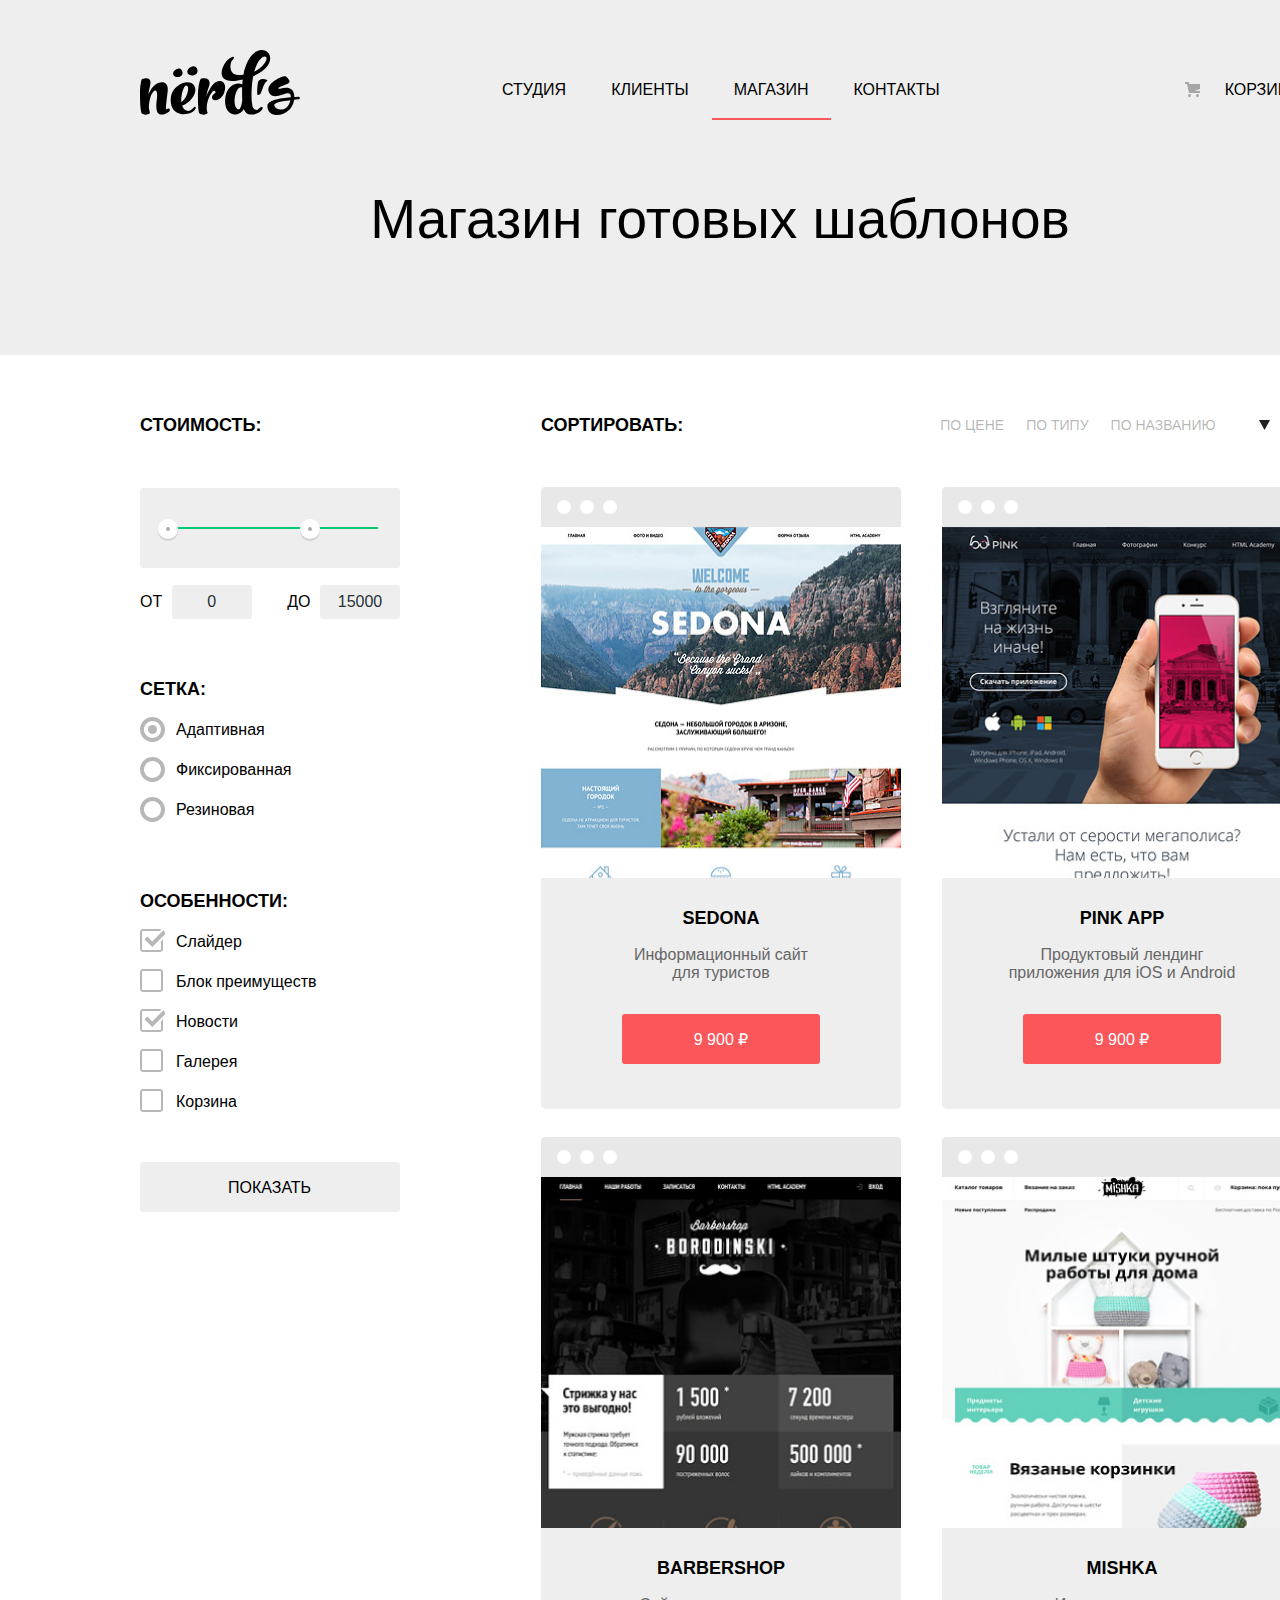
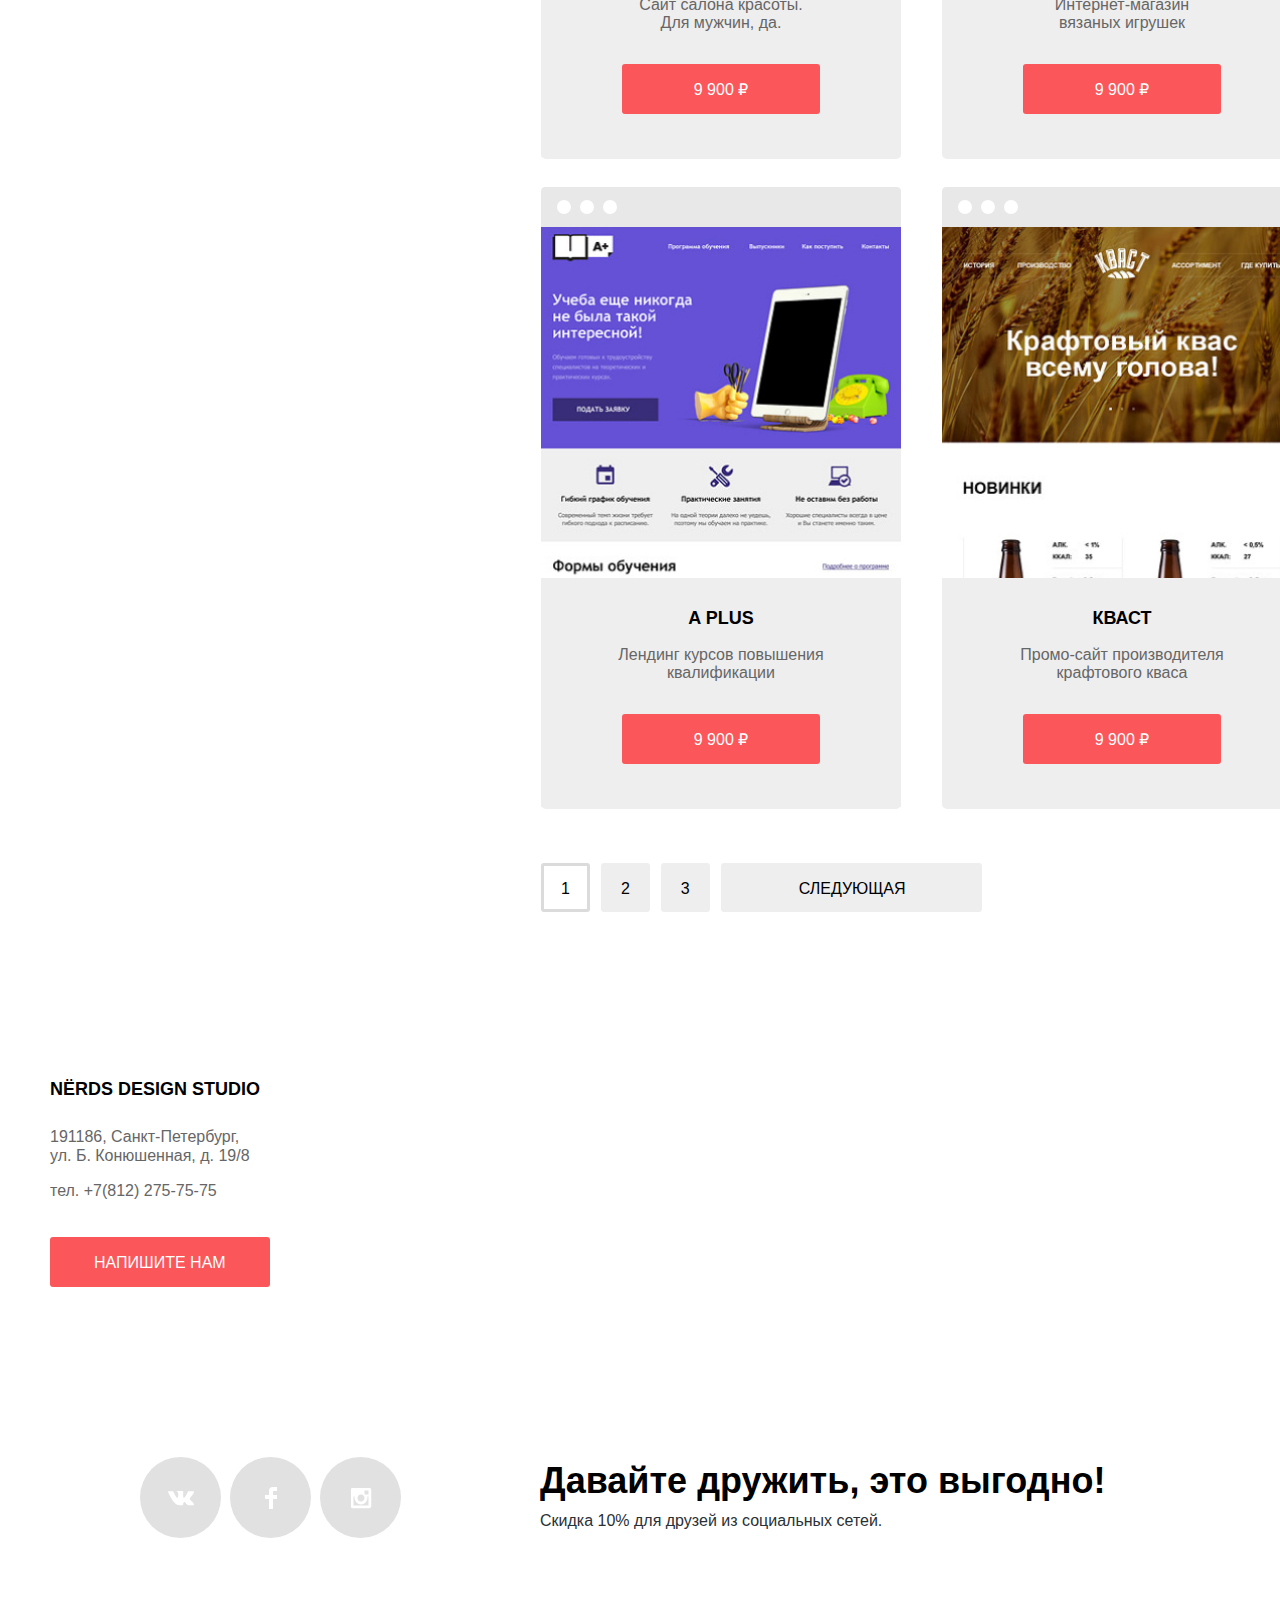
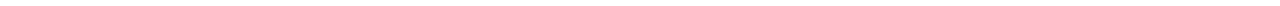
==== commit 9bd11047: "Завершаем вёрстку" ====
--- a/catalog.html
+++ b/catalog.html
@@ -130,73 +130,61 @@
         </div>
         <ul class="catalog-list">
           <li class="catalog-item">
-            <p class="catalog-item-image">
-              <img src="img/img-sedona.jpg" width="360" height="576" alt="Превью сайта Sedona">
-            </p>
-            <div class="catalog-item-info">
-              <a class="catalog-item-title" href="#">
-                <h3>Sedona</h3>
-              </a>
+            <img class="catalog-item-image" src="img/img-sedona.jpg" width="360" height="576" alt="Превью сайта Sedona">
+            <div class="catalog-item-info">
+              <h3 class="catalog-item-title">
+                <a href="#">Sedona</a>
+              </h3>
               <p class="catalog-item-description">Информационный сайт <br>для туристов</p>
               <a class="button catalog-item-button" href="#" aria-label="Купить за 9900 рублей">9 900 &#8381;</a>
             </div>
           </li>
           <li class="catalog-item">
-            <p class="catalog-item-image">
-              <img src="img/img-pink.jpg" width="358" height="576" alt="Превью приложения Pink">
-            </p>
-            <div class="catalog-item-info">
-              <a class="catalog-item-title" href="#">
-                <h3>Pink App</h3>
-              </a>
+            <img class="catalog-item-image" src="img/img-pink.jpg" width="358" height="576" alt="Превью приложения Pink">
+            <div class="catalog-item-info">
+              <h3 class="catalog-item-title">
+                <a href="#">Pink App</a>
+              </h3>
               <p class="catalog-item-description">Продуктовый лендинг <br>приложения для iOS и Android</p>
               <a class="button catalog-item-button" href="#" aria-label="Купить за 9900 рублей">9 900 &#8381;</a>
             </div>
           </li>
           <li class="catalog-item">
-            <p class="catalog-item-image">
-              <img src="img/img-barbershop.jpg" width="364" height="582" alt="Превью сайта Barbershop Borodinski">
-            </p>
-            <div class="catalog-item-info">
-              <a class="catalog-item-title" href="#">
-                <h3>Barbershop</h3>
-              </a>
+            <img class="catalog-item-image" src="img/img-barbershop.jpg" width="364" height="582" alt="Превью сайта Barbershop Borodinski">
+            <div class="catalog-item-info">
+              <h3 class="catalog-item-title">
+                <a href="#">Barbershop</a>
+              </h3>
               <p class="catalog-item-description">Сайт салона красоты.<br>Для мужчин, да.</p>
               <a class="button catalog-item-button" href="#" aria-label="Купить за 9900 рублей">9 900 &#8381;</a>
             </div>
           </li>
           <li class="catalog-item">
-            <p class="catalog-item-image">
-              <img src="img/img-mishka.jpg" width="362" height="580" alt="Превью сайта Mishka">
-            </p>
-            <div class="catalog-item-info">
-              <a class="catalog-item-title" href="#">
-                <h3>Mishka</h3>
-              </a>
+            <img class="catalog-item-image" src="img/img-mishka.jpg" width="362" height="580" alt="Превью сайта Mishka">
+            <div class="catalog-item-info">
+              <h3 class="catalog-item-title">
+                <a href="#">Mishka</a>
+              </h3>
               <p class="catalog-item-description">Интернет-магазин <br>вязаных игрушек</p>
               <a class="button catalog-item-button" href="#" aria-label="Купить за 9900 рублей">9 900 &#8381;</a>
             </div>
           </li>
           <li class="catalog-item">
-            <p class="catalog-item-image">
-              <img src="img/img-aplus.jpg" width="364" height="582" alt="Превью сайта A+">
-            </p>
-            <div class="catalog-item-info">
-              <a class="catalog-item-title" href="#">
-                <h3>A Plus</h3>
-              </a>
+            <img class="catalog-item-image" src="img/img-aplus.jpg" width="364" height="582" alt="Превью сайта A+">
+            <div class="catalog-item-info">
+              <h3 class="catalog-item-title">
+                <a href="#">A Plus</a>
+              </h3>
               <p class="catalog-item-description">Лендинг курсов повышения <br>квалификации</p>
               <a class="button catalog-item-button" href="#" aria-label="Купить за 9900 рублей">9 900 &#8381;</a>
             </div>
           </li>
           <li class="catalog-item">
-            <p class="catalog-item-image">
-              <img src="img/img-kvast.jpg" width="362" height="580" alt="Превью сайта Кваст">
-            </p>
-            <div class="catalog-item-info">
-              <a class="catalog-item-title" href="#">
-                <h3>Кваст</h3>
-              </a>
+            <img class="catalog-item-image" src="img/img-kvast.jpg" width="362" height="580" alt="Превью сайта Кваст">
+            <div class="catalog-item-info">
+              <h3 class="catalog-item-title">
+                <a href="#">Кваст</a>
+              </h3>
               <p class="catalog-item-description">Промо-сайт производителя <br>крафтового кваса</p>
               <a class="button catalog-item-button" href="#" aria-label="Купить за 9900 рублей">9 900 &#8381;</a>
             </div>
@@ -220,6 +208,7 @@
     </div>
     <section class="contacts">
       <h2 class="visually-hidden">Наши контакты</h2>
+      <iframe src="https://www.google.com/maps/embed?pb=!1m18!1m12!1m3!1d1998.6037872533238!2d30.320858715993364!3d59.938716481876206!2m3!1f0!2f0!3f0!3m2!1i1024!2i768!4f13.1!3m3!1m2!1s0x4696310fca145cc1%3A0x42b32648d8238007!2z0JHQvtC70YzRiNCw0Y8g0JrQvtC90Y7RiNC10L3QvdCw0Y8g0YPQuy4sIDE5LzgsINCh0LDQvdC60YIt0J_QtdGC0LXRgNCx0YPRgNCzLCAxOTExODY!5e0!3m2!1sru!2sru!4v1591901104939!5m2!1sru!2sru" class="google-map" allowfullscreen="" aria-hidden="false" tabindex="0"></iframe>
       <img class="map-image" src="img/map.png" width="1440" height="416" alt="Студия &laquo;Нёрдс&raquo; находится по адресу: Санкт-Петербург, ул. Б. Конюшенная, д. 19/8">
       <div class="contacts-info">
         <p class="contacts-title">Nërds Design Studio</p>
--- a/css/style.css
+++ b/css/style.css
@@ -109,6 +109,7 @@
   text-transform: uppercase;
   color: var(--basic-white);
   background-color: var(--special-light-red);
+  border-radius: 3px;
   cursor: pointer;
 }
 
@@ -169,6 +170,8 @@
 .main-header-logo {
   width: 160px;
   height: 65px;
+
+  margin-right: 180px;
 }
 
 .main-header-logo:active {
@@ -181,6 +184,7 @@
   flex-wrap: wrap;
 
   margin: 0;
+  margin-top: 20px;
   padding: 0;
 
   font-weight: 500;
@@ -190,23 +194,23 @@
 }
 
 .site-navigation {
-  justify-content: space-between;
-
   min-width: 438px;
-  margin-left: 204px;
-  margin-right: 235px;
-}
-
-.user-navigation .navigation-item {
+}
+
+.user-navigation {
+  margin-left: auto;
+}
+
+.user-navigation .navigation-item a {
   position: relative;
 
   padding-left: 50px;
 }
 
-.user-navigation .navigation-item::before {
+.user-navigation .navigation-item a::before {
   content: "";
   position: absolute;
-  top: 30px;
+  top: 12px;
   left: 10px;
 
   width: 15px;
@@ -225,10 +229,15 @@
 .user-navigation a {
   display: block;
 
-  padding-top: 25px;
+  padding-top: 5px;
   padding-bottom: 13px;
 
   color: var(--basic-black);
+}
+
+.site-navigation a {
+  padding-right: 23px;
+  padding-left: 22px;
 }
 
 .site-navigation a:hover,
@@ -248,7 +257,6 @@
 
 .benefits {
   width: 100%;
-  min-height: 431px;
   margin: 0;
   margin-bottom: 75px;
   padding: 0;
@@ -258,14 +266,17 @@
 
 .benefits-slider {
   position: relative;
-
+}
+
+.slider-item {
   min-height: 431px;
-}
-
-.slider-item {
   margin: 0;
   padding: 0;
   padding-top: 74px;
+  box-sizing: border-box;
+  background-position: right;
+  background-position: 100% 100%;
+  background-repeat: no-repeat;
 }
 
 .slide {
@@ -278,23 +289,14 @@
 
 .slider-item:nth-child(1) {
   background-image: url("../img/slide1.png");
-  background-size: 760px 431px;
-  background-position: right;
-  background-repeat: no-repeat;
 }
 
 .slider-item:nth-child(2) {
   background-image: url("../img/slide2.png");
-  background-size: 760px 431px;
-  background-position: right;
-  background-repeat: no-repeat;
 }
 
 .slider-item:nth-child(3) {
   background-image: url("../img/slide3.png");
-  background-size: 760px 431px;
-  background-position: right;
-  background-repeat: no-repeat;
 }
 
 .slider-slogan {
@@ -318,7 +320,6 @@
 
 .slider-item-button {
   margin: 0;
-  margin-bottom: 80px;
   padding-right: 54px;
   padding-left: 54px;
 }
@@ -381,10 +382,6 @@
   padding: 0;
 
   list-style: none;
-}
-
-.services-item {
-  min-width: 260px;
 }
 
 .services-item h3 {
@@ -510,8 +507,7 @@
   width: 1158px;
   height: 2px;
 
-  background-image: url("../img/Rectangle\ 9.png");
-  background-repeat: no-repeat;
+  background-color: var(--basic-ultra-light);
 }
 
 .info-content-tagline {
@@ -710,8 +706,7 @@
   width: 2px;
   height: 52px;
 
-  background-image: url("../img/Rectangle\ 13.png");
-  background-repeat: no-repeat;
+  background-color: var(--basic-ultra-light);
 }
 
 .partners-link {
@@ -736,27 +731,37 @@
   margin-bottom: 58px;
 }
 
+.google-map {
+  width: 1440px;
+  min-height: 416px;
+  border: none;
+}
+
 .map-image {
-  width: 1440px;
+  position: absolute;
+
+  width: 100%;
   height: 416px;
 }
 
 .contacts-info {
   position: absolute;
   top: 54px;
-  left: 140px;
+  left: calc((100%-1160px)/2);
 
   min-width: 319px;
   min-height: 308px;
   margin: 0;
   padding-top: 49px;
+  padding-right: 50px;
   padding-left: 50px;
+  padding-bottom: 47px;
 
   background-color: var(--basic-white);
   box-sizing: border-box;
 }
 
-.contacts::after {
+/*.contacts::after {
   content: "";
   position: absolute;
   top: 86px;
@@ -766,7 +771,7 @@
   height: 190px;
 
   background-image: url("../img/map-marker.png");
-}
+}*/
 
 .contacts-title {
   margin: 0;
@@ -1084,12 +1089,13 @@
   align-items: center;
 
   margin: 0;
+  margin-left: 21px;
   padding: 0;
 
   list-style: none;
 }
 
-.sort-item {
+.sort-item a {
   display: block;
 
   margin: 0;
@@ -1102,7 +1108,7 @@
   cursor: pointer;
 }
 
-.sort-item-current {
+.sort-item-current a {
   opacity: 1;
 }
 
@@ -1119,7 +1125,7 @@
   opacity: 1;
 }
 
-.sort-control {
+.sort-control a {
   display: block;
 
   width: 11px;
@@ -1131,15 +1137,13 @@
   cursor: pointer;
 }
 
-.sort-control:first-of-type {
-  margin-left: 21px;
+.sort-control:first-of-type a {
+  margin-right: 18px;
 
   background-image: url("../img/icon-down-dir.svg");
 }
 
-.sort-control:last-of-type {
-  margin-left: 18px;
-
+.sort-control:last-of-type a {
   background-image: url("../img/icon-up-dir.svg");
 }
 
@@ -1152,7 +1156,7 @@
   opacity: 1;
 }
 
-.sort-control-current {
+.sort-control-current a {
   opacity: 1;
 }
 
@@ -1181,30 +1185,23 @@
   margin: 0;
   margin-bottom: 23px;
   padding: 0;
+  padding-top: 40px;
 
   border-radius: 0 0 5px 5px;
 }
 
-.catalog-item-image {
-  position: relative;
-
-  margin: 0;
-  padding: 0;
-  padding-top: 40px;
-}
-
-.catalog-item-image img {
+.catalog-item img {
   width: 360px;
   height: 580px;
   margin: 0;
   padding: 0;
 
-  -o-object-fit: contain;
-     object-fit: contain;
+  -o-object-fit: fill;
+     object-fit: fill;
   background-color: var(--basic-white);
 }
 
-.catalog-item-image::before {
+.catalog-item::before {
   content: "";
   position: absolute;
   top: 0;
@@ -1216,8 +1213,8 @@
   opacity: 0.12;
 }
 
-.catalog-item-image:hover::before,
-.catalog-item-image:focus::before {
+.catalog-item:hover::before,
+.catalog-item:focus::before {
   opacity: 1;
 }
 
@@ -1232,15 +1229,25 @@
 
   width: 100%;
   min-height: 231px;
+  padding-top: 25px;
+  padding-right: 52px;
+  padding-left: 52px;
+  padding-bottom: 44px;
 
   text-align: center;
   background-color: var(--basic-ultra-light);
   border-radius: 0 0 5px 5px;
-}
-
-.catalog-item-title h3 {
-  margin-top: 25px;
-  margin-bottom: 12px;
+  box-sizing: border-box;
+}
+
+.catalog-item-title {
+  margin: 0;
+}
+
+.catalog-item-title a {
+  display: inline-block;
+
+  margin-bottom: 13px;
 
   font-weight: 700;
   font-size: 18px;
@@ -1249,12 +1256,12 @@
   color: var(--basic-black);
 }
 
-.catalog-item-title:hover,
-.catalog-item-title:focus {
+.catalog-item-title:hover a,
+.catalog-item-title:focus a {
   color: var(--special-light-red);
 }
 
-.catalog-item-title:active {
+.catalog-item-title:active a {
   color: var(--opasity-black);
 }
 
@@ -1270,7 +1277,6 @@
 }
 
 .catalog-item-button {
-  margin-bottom: 44px;
   padding-left: 72px;
   padding-right: 72px;
 }
@@ -1298,6 +1304,7 @@
 
   color: var(--basic-black);
   background-color: var(--basic-ultra-light);
+  border-radius: 3px;
   box-sizing: border-box;
   cursor: pointer;
 }
@@ -1319,6 +1326,7 @@
   border: 3px solid var(--basic-light-grey);
 
   background-color: var(--basic-white);
+  border-radius: 3px;
   box-sizing: border-box;
 }
 
@@ -1415,6 +1423,7 @@
 
 .socials-link:active {
   background-color: var(--special-dark-red);
+  box-shadow: inset 0px 3px 0px rgba(0, 1, 1, 0.1);
 }
 
 .socials-link:active::before {
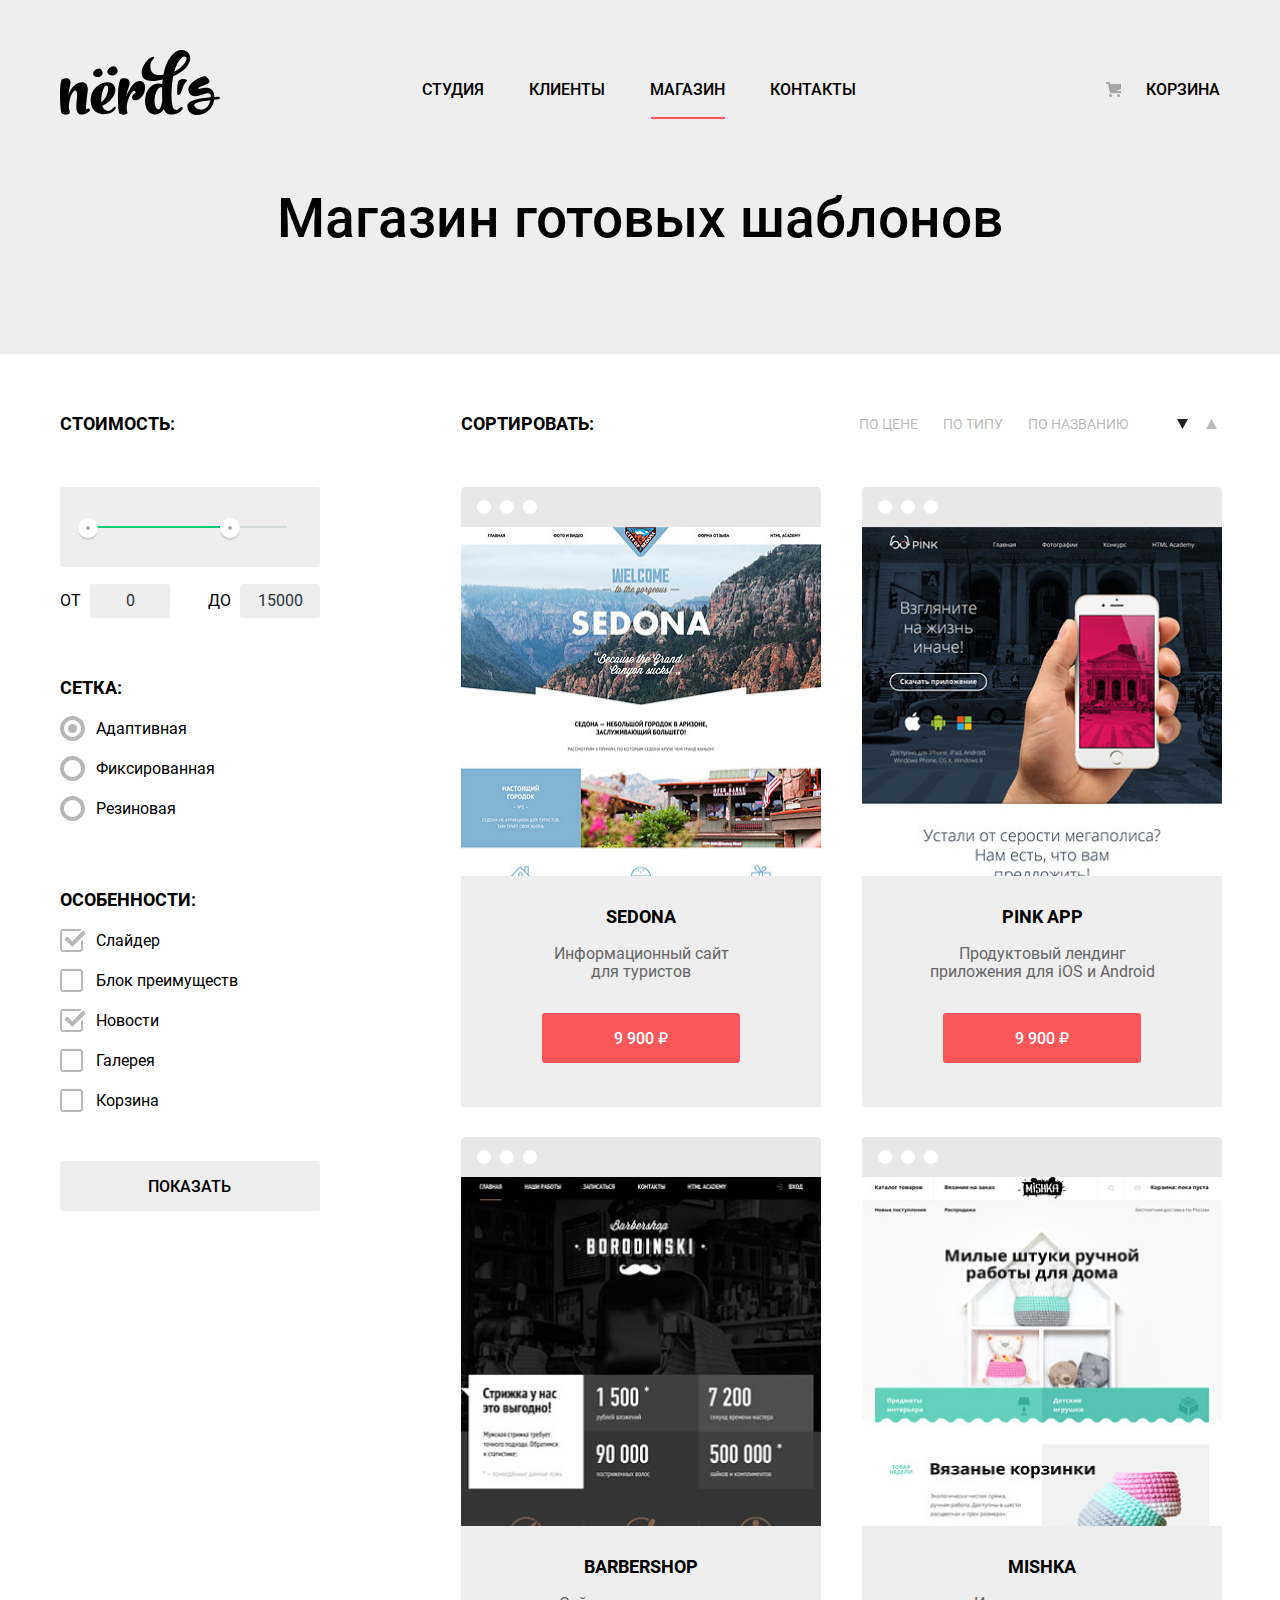
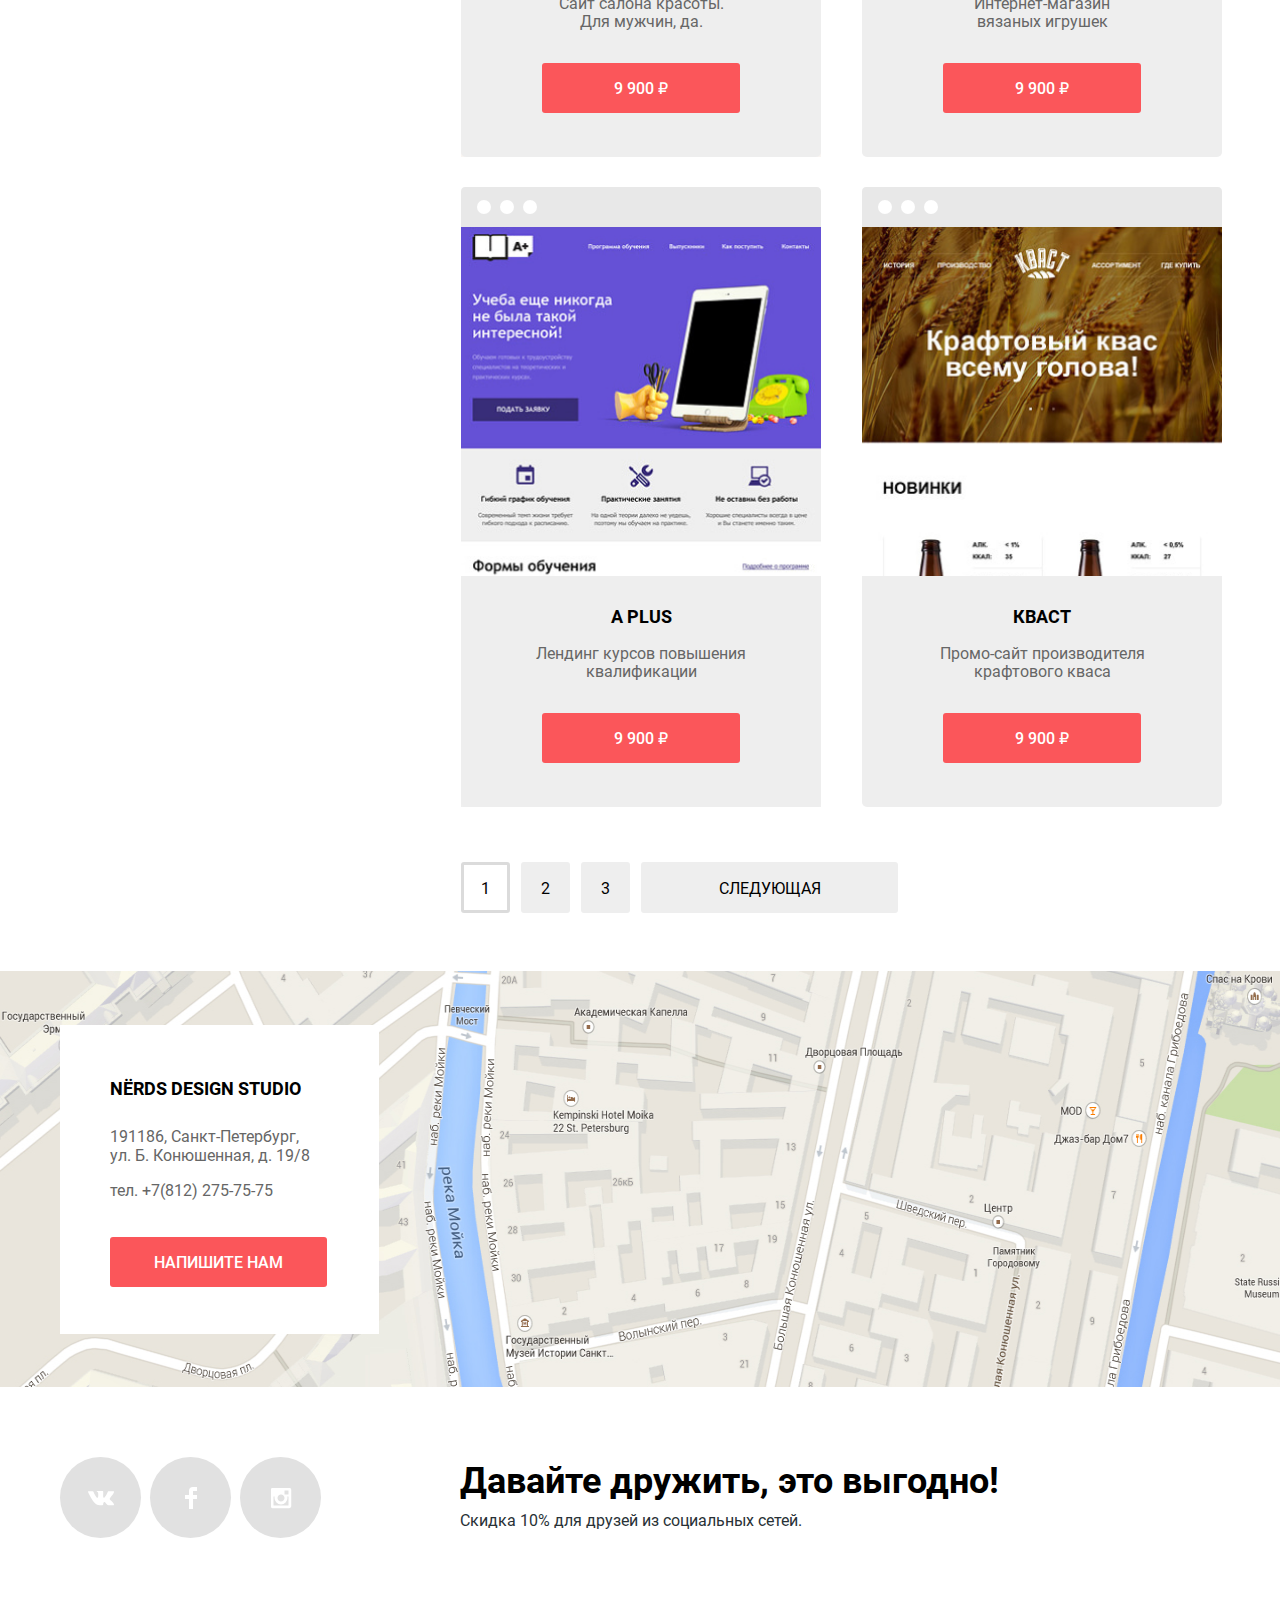
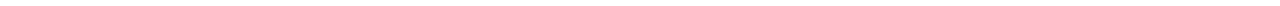
==== commit 2acba340: "Завершаем вёрстку" ====
--- a/catalog.html
+++ b/catalog.html
@@ -251,17 +251,17 @@
         <ul class="feedback-form">
           <li class="feedback-item">
             <label class="feedback-label">Ваше имя:
-              <input class="feedback-input" type="text" name="name" placeholder="Имя Фамилия" required />
+              <input class="feedback-name feedback-field" type="text" name="name" placeholder="Имя Фамилия" required>
             </label>
           </li>
           <li class="feedback-item">
             <label class="feedback-label">Ваш email:
-              <input class="feedback-input" type="email" name="email" placeholder="email@example.com" required />
+              <input class="feedback-email feedback-field" type="email" name="email" placeholder="email@example.com" required>
             </label>
           </li>
           <li class="feedback-text">
             <label class="feedback-label">Текст письма:
-              <textarea class="feedback-textarea" placeholder="В свободной форме" name="message" required></textarea>
+              <textarea class="feedback-textarea feedback-field" placeholder="В свободной форме" name="message" required></textarea>
             </label>
           </li>
         </ul>
@@ -271,6 +271,7 @@
     </form>
   </section>
 
+  <script src="js/script.js"></script>
 </body>
 
 </html>--- a/css/style.css
+++ b/css/style.css
@@ -222,7 +222,20 @@
 }
 
 .navigation-item-current {
-  border-bottom: 2px solid var(--special-light-red);
+  position: relative;
+}
+
+.navigation-item-current::after {
+  content: "";
+  position: absolute;
+  bottom: 0;
+  right: 50%;
+  transform: translateX(50%);
+
+  width: 74px;
+  height: 2px;
+
+  background-color: var(--special-light-red);
 }
 
 .site-navigation a,
@@ -230,7 +243,7 @@
   display: block;
 
   padding-top: 5px;
-  padding-bottom: 13px;
+  padding-bottom: 14px;
 
   color: var(--basic-black);
 }
@@ -569,7 +582,7 @@
   position: relative;
 
   margin: 0;
-  margin-bottom: 31px;
+  margin-bottom: 29px;
   padding-top: 210px;
   padding-left: 13px;
 
@@ -727,27 +740,31 @@
 .contacts {
   position: relative;
 
+  min-height: 416px;
   padding: 0;
   margin-bottom: 58px;
 }
 
+.map-image {
+  position: absolute;
+  top: 0;
+  left: 0;
+  z-index: -1;
+
+  width: 100%;
+  height: 416px;
+}
+
 .google-map {
-  width: 1440px;
+  width: 100%;
   min-height: 416px;
   border: none;
 }
 
-.map-image {
-  position: absolute;
-
-  width: 100%;
-  height: 416px;
-}
-
 .contacts-info {
   position: absolute;
   top: 54px;
-  left: calc((100%-1160px)/2);
+  left: calc((100% - 1160px)/2);
 
   min-width: 319px;
   min-height: 308px;
@@ -815,7 +832,6 @@
   font-weight: 500;
   font-size: 55px;
   line-height: 55px;
-  color: var(--basic-black);
   background-color: var(--basic-ultra-light);
 }
 
@@ -843,13 +859,10 @@
 }
 
 .filter-name {
-  padding: 0;
-
   font-weight: 700;
   font-size: 18px;
   line-height: 30px;
   text-transform: uppercase;
-  color: var(--basic-black);
 }
 
 .range-filter {
@@ -872,12 +885,14 @@
 }
 
 .range-controls .scale {
+  width: 205px;
   height: 2px;
 
   background-color: #d7dcdf;
 }
 
 .range-controls .bar {
+  width: 138px;
   height: 2px;
 
   background-color: var(--special-light-green);
@@ -971,7 +986,7 @@
 .filter-input-checkbox + .filter-label::before {
   content: "";
   position: absolute;
-  top: -3px;
+  top: -2px;
   left: 0;
 
   width: 25px;
@@ -1058,19 +1073,18 @@
   align-items: center;
 
   margin: 0;
-  margin-bottom: 47px;
+  margin-bottom: 48px;
 }
 
 .sort-name {
   margin: 0;
-  margin-right: 257px;
+  margin-right: 265px;
   padding: 0;
 
   font-weight: 700;
   font-size: 18px;
   line-height: 30px;
   text-transform: uppercase;
-  color: var(--basic-black);
 }
 
 .sort-item-list {
@@ -1089,7 +1103,7 @@
   align-items: center;
 
   margin: 0;
-  margin-left: 21px;
+  margin-left: 23px;
   padding: 0;
 
   list-style: none;
@@ -1099,7 +1113,7 @@
   display: block;
 
   margin: 0;
-  margin-right: 22px;
+  margin-right: 25px;
   padding: 0;
 
   font-size: 14px;
@@ -1183,7 +1197,7 @@
   position: relative;
 
   margin: 0;
-  margin-bottom: 23px;
+  margin-bottom: 30px;
   padding: 0;
   padding-top: 40px;
 
@@ -1191,6 +1205,7 @@
 }
 
 .catalog-item img {
+  display: block;
   width: 360px;
   height: 580px;
   margin: 0;
@@ -1225,11 +1240,11 @@
 
 .catalog-item-info {
   position: absolute;
-  bottom: 5px;
+  bottom: 0;
 
   width: 100%;
   min-height: 231px;
-  padding-top: 25px;
+  padding-top: 26px;
   padding-right: 52px;
   padding-left: 52px;
   padding-bottom: 44px;
@@ -1466,6 +1481,36 @@
   box-sizing: border-box;
 }
 
+.modal-show {
+  display: block;
+}
+
+.modal-close-button {
+  display: block;
+  position: absolute;
+  top: 1px;
+  right: -10px;
+
+  width: 21px;
+  height: 21px;
+  border: none;
+
+  background-image: url("../img/close-cross.svg");
+  background-repeat: no-repeat;
+  background-color: var(--basic-white);
+  opacity: 0.3;
+  cursor: pointer;
+}
+
+.modal-close-button:hover,
+.modal-close-button:focus {
+  opacity: 1;
+}
+
+.modal-close-button:active {
+  opacity: 0.1;
+}
+
 .modal-feedback {
   top: auto;
   bottom: 180px;
@@ -1528,8 +1573,7 @@
   line-height: 18px;
 }
 
-.feedback-input,
-.feedback-textarea {
+.feedback-field {
   display: block;
 
   margin-top: 9px;
@@ -1544,9 +1588,11 @@
   color: var(--basic-dark);
   opacity: 0.5;
   box-sizing: border-box;
-}
-
-.feedback-input {
+  border-radius: 3px;
+}
+
+.feedback-name,
+.feedback-email {
   width: 360px;
   height: 49px;
   margin-bottom: 34px;
@@ -1558,45 +1604,40 @@
   margin-bottom: 47px;
 }
 
-.feedback-input:hover,
-.feedback-textarea:hover {
+.feedback-field:hover {
   border-color: var(--special-hover-grey);
 }
 
-.feedback-input:focus,
-.feedback-input:active,
-.feedback-textarea:focus,
-.feedback-textarea:active {
+.feedback-field:focus,
+.feedback-field:active {
   border-color: var(--basic-black);
   opacity: 1;
 }
 
+.feedback-invalid .feedback-field:invalid {
+  color: var(--special-red);
+  opacity: 1;
+  border: 2px solid var(--special-red);
+}
+
 .feedback-button {
   padding: 17px 83px 15px;
 }
 
-.modal-close-button {
-  display: block;
-  position: absolute;
-  top: 1px;
-  right: -10px;
-
-  width: 21px;
-  height: 21px;
-  border: none;
-
-  background-image: url("../img/close-cross.svg");
-  background-repeat: no-repeat;
-  background-color: var(--basic-white);
-  opacity: 0.3;
-  cursor: pointer;
-}
-
-.modal-close-button:hover,
-.modal-close-button:focus {
-  opacity: 1;
-}
-
-.modal-close-button:active {
-  opacity: 0.1;
+@keyframes bounce {
+  0% {
+    transform: translateY(-2000px);
+  }
+
+  70% {
+    transform: translateY(30px);
+  }
+
+  90% {
+    transform: translateY(-10px);
+  }
+
+  100% {
+    transform: translateY(0);
+  }
 }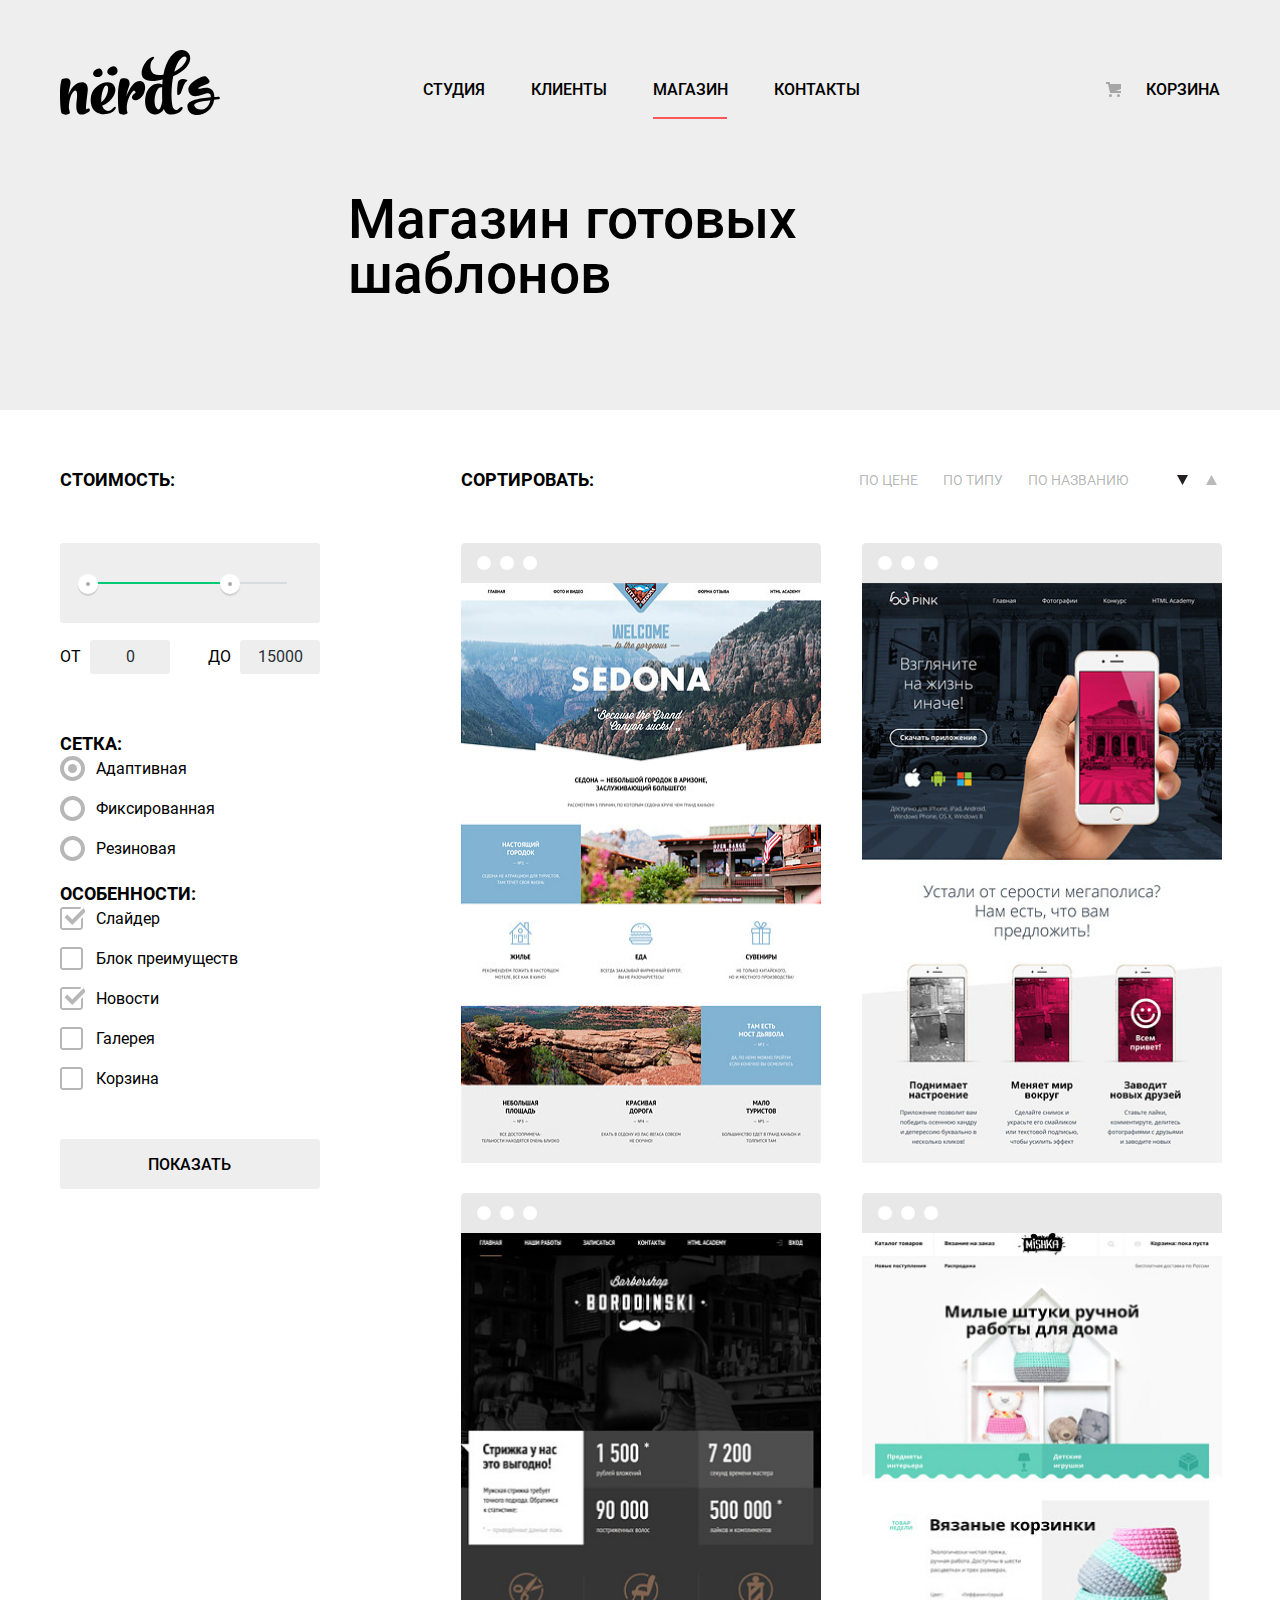
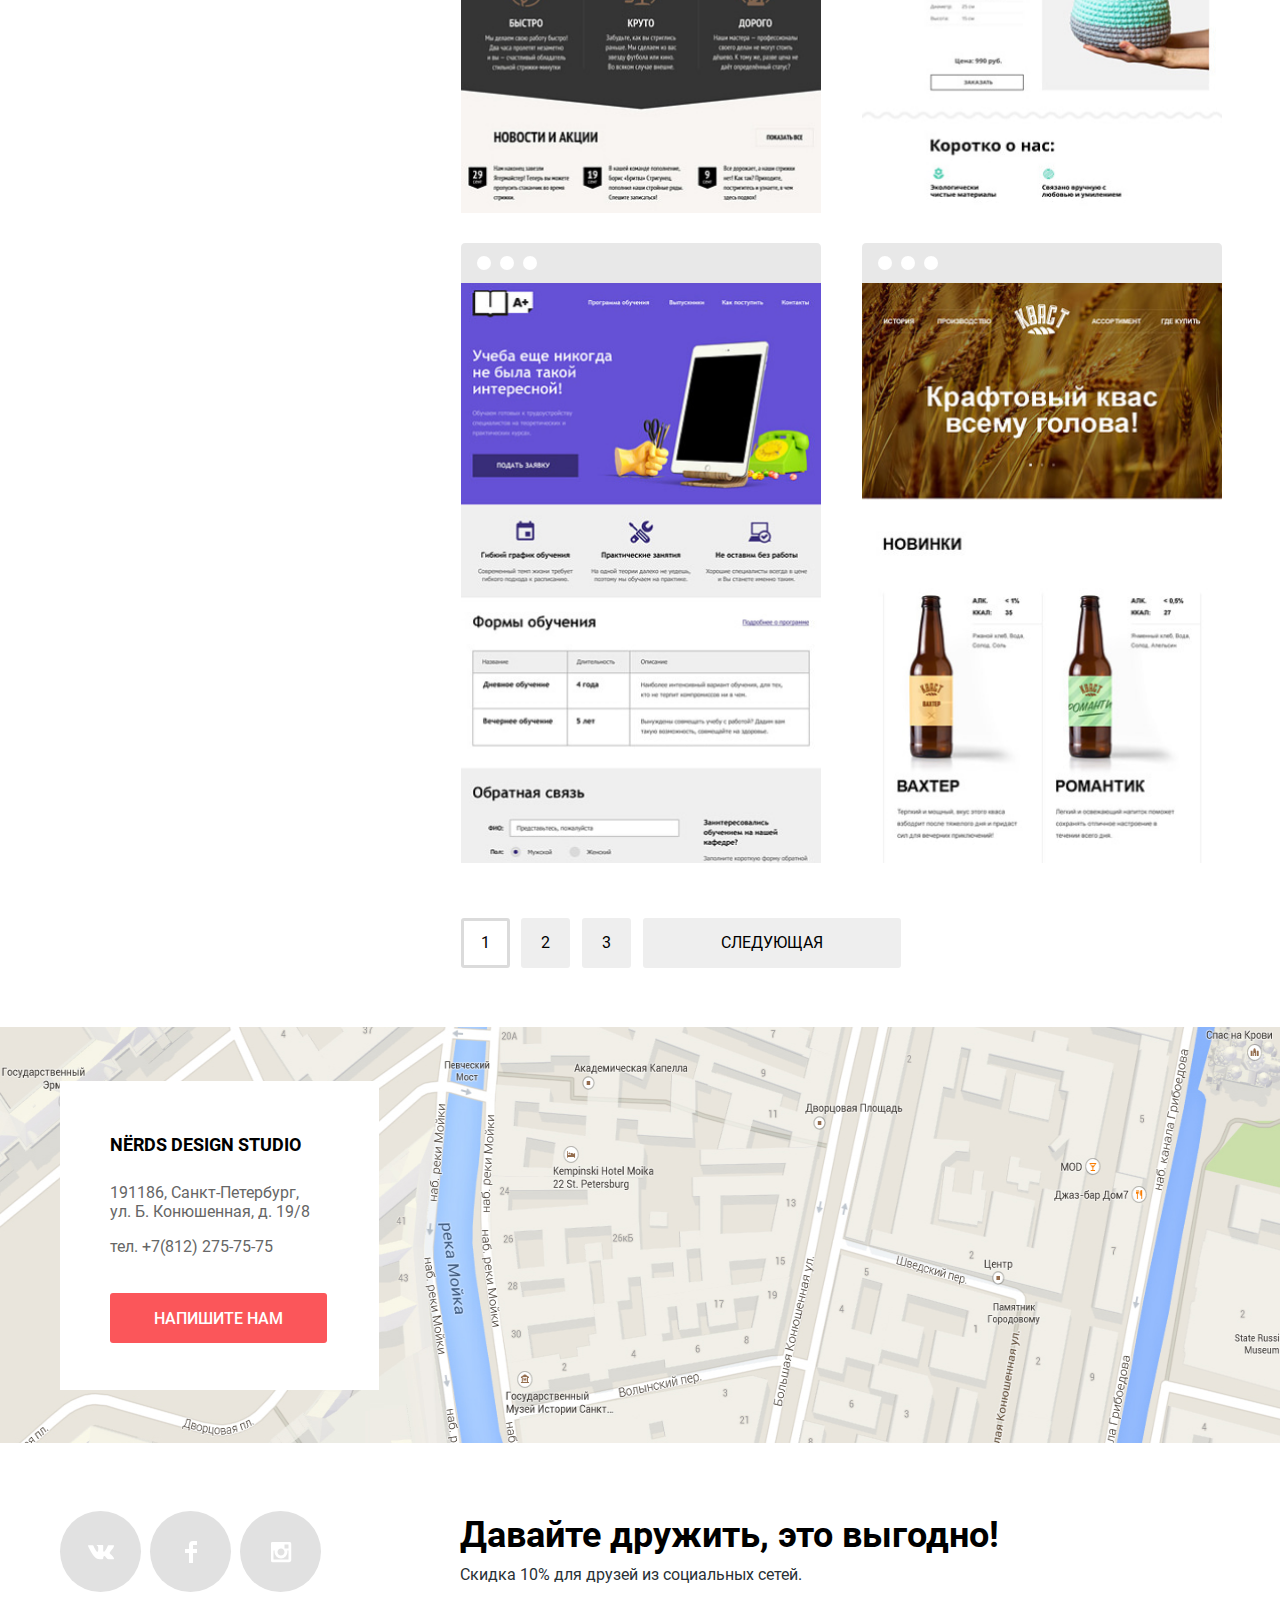
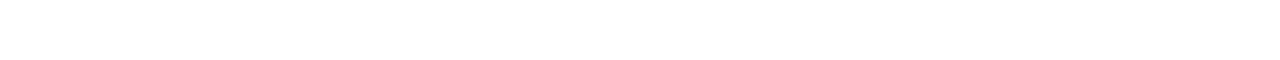
==== commit fd7eb217: "Правки по критериям" ====
--- a/catalog.html
+++ b/catalog.html
@@ -5,7 +5,7 @@
   <meta charset="utf-8">
   <title>Дизайн-студия «Нёрдс» | Магазин готовых шаблонов</title>
   <link href="css/normalize.css" rel="stylesheet">
-  <link href="css/style.css" rel="stylesheet">
+  <link href="css/style.min.css" rel="stylesheet">
 </head>
 
 <body class="page-body">
@@ -16,21 +16,21 @@
         <img src="img/nerds-logo.svg" width="160" height="65" alt="Логотип студии &laquo;Нёрдс&raquo;">
       </a>
       <ul class="site-navigation">
-        <li class="navigation-item">
+        <li>
           <a href="#">Студия</a>
         </li>
-        <li class="navigation-item">
+        <li>
           <a href="#">Клиенты</a>
         </li>
-        <li class="navigation-item navigation-item-current">
+        <li class="navigation-item-current">
           <a>Магазин</a>
         </li>
-        <li class="navigation-item">
+        <li>
           <a href="#">Контакты</a>
         </li>
       </ul>
       <ul class="user-navigation">
-        <li class="navigation-item">
+        <li>
           <a href="#">Корзина</a>
         </li>
       </ul>
@@ -271,7 +271,7 @@
     </form>
   </section>
 
-  <script src="js/script.js"></script>
+  <script src="js/script.min.js"></script>
 </body>
 
 </html>--- a/css/style.min.css
+++ b/css/style.min.css
@@ -0,0 +1 @@
+:root{--basic-black:#000000;--basic-dark:#444444;--basic-extra-dark:#283136;--basic-white:#ffffff;--basic-ultra-light:#eeeeee;--basic-extra-light:#e1e1e1;--basic-light:#d7dcde;--basic-extralight-grey:#dfdfdf;--basic-light-grey:#dbdbdb;--basic-grey:#d5d5d5;--basic-dark-grey:#666666;--basic-extradark-grey:#4d4d4d;--special-light-red:#fb565a;--special-red:#e74246;--special-dark-red:#d7373b;--special-light-green:#00ca74;--special-green:#00bc6c;--special-dark-green:#00aa62;--special-light-yellow:#efc849;--special-yellow:#eab534;--special-dark-yellow:#e5a722;--special-hover-grey:#b4b9bb;--opasity-white:rgba(255,255,255,0.3);--opasity-black:rgba(0,0,0,0.3)}@font-face{font-family:"Roboto";src:url("../fonts/roboto.woff2")format("woff2"),url("fonts/roboto.woff")format("woff");font-weight:400;font-style:normal}@font-face{font-family:"Roboto";src:url("../fonts/robotomedium.woff2")format("woff2"),url("fonts/robotomedium.woff")format("woff");font-weight:500;font-style:normal}@font-face{font-family:"Roboto";src:url("../fonts/robotobold.woff2")format("woff2"),url("fonts/robotobold.woff")format("woff");font-weight:700;font-style:normal}.page{height:100%}.page-body{display:grid;grid-template-rows:-webkit-min-content 1fr -webkit-min-content;grid-template-rows:min-content 1fr min-content;align-content:space-between;min-width:1160px;min-height:100%;margin:0;padding:0;font-family:"Roboto","Arial",sans-serif;font-size:16px;line-height:24px;font-weight:400;color:var(--basic-black);background-color:var(--basic-white)}a{text-decoration:none}img{max-width:100%;height:auto}.container{width:1160px;margin:0 auto;padding:0 20px}.button{display:inline-block;align-items:center;vertical-align:middle;max-width:300px;padding-top:17px;padding-bottom:15px;border:none;font:inherit;font-weight:500;line-height:18px;text-align:center;text-transform:uppercase;color:var(--basic-white);background-color:var(--special-light-red);border-radius:3px;cursor:pointer}.button:hover,.button:focus{background-color:var(--special-red)}.button:active{background-color:var(--special-dark-red);box-shadow:inset 0 3px 0 rgba(0,1,1,0.1)}.slider-item-button:active{color:var(--opasity-white);box-shadow:inset 0 3px 0 rgba(0,1,1,0.1)}.visually-hidden:not(:focus):not(:active),input[type="checkbox"].visually-hidden,input[type="radio"].visually-hidden{position:absolute;width:1px;height:1px;margin:-1px;border:0;padding:0;white-space:nowrap;-webkit-clip-path:inset(100%);clip-path:inset(100%);clip:rect(0 0 0 0);overflow:hidden}.main-header{width:100%;background-color:var(--basic-ultra-light)}.main-navigation{display:flex;padding-top:50px}.main-header-logo{width:160px;height:65px;margin-right:180px;flex-shrink:0}.main-header-logo:active{opacity:0.3}.site-navigation,.user-navigation{display:flex;flex-wrap:wrap;margin:0;margin-top:20px;padding:0;font-weight:500;line-height:30px;text-transform:uppercase;list-style:none}.site-navigation{min-width:438px}.user-navigation{margin-left:auto}.navigation-item-current{position:relative}.navigation-item-current::after{content:"";position:absolute;bottom:0;right:24px;width:74px;height:2px;background-color:var(--special-light-red)}.site-navigation a,.user-navigation a{display:block;padding-top:5px;padding-bottom:14px;color:var(--basic-black)}.site-navigation a{padding-right:23px;padding-left:23px}.user-navigation a{position:relative;padding-left:50px}.user-navigation a::before{content:"";position:absolute;top:12px;left:10px;width:15px;height:15px;background-image:url("../img/cart-icon.svg");background-repeat:no-repeat;background-position:0 0}.site-navigation a:hover,.site-navigation a:focus,.user-navigation a:hover,.user-navigation a:focus{color:var(--special-light-red)}.site-navigation a:active,.user-navigation a:active{opacity:0.3}.benefits{width:100%;margin:0;margin-bottom:80px;padding:0;background-color:var(--basic-ultra-light)}.benefits-slider{position:relative}.slider-item{min-height:426px;margin:0;padding:0;padding-top:74px;padding-bottom:80px;box-sizing:border-box;background-position:right;background-position:100% 100%;background-repeat:no-repeat}.slide{display:none}.slider-current{display:block}.slider-item:nth-child(1){background-image:url("../img/slide1.png")}.slider-item:nth-child(2){background-image:url("../img/slide2.png")}.slider-item:nth-child(3){background-image:url("../img/slide3.png")}.slider-slogan{width:538px;margin:0;margin-bottom:26px;font-weight:500;font-size:55px;line-height:55px;letter-spacing:1px}.slider-text{width:400px;margin:0;margin-bottom:39px;color:var(--basic-extra-dark)}.slider-item-button{margin:0;padding-right:54px;padding-left:54px}.slider-control{display:flex;position:absolute;bottom:95px;left:555px;justify-content:space-between;width:88px;margin:0;padding:0;list-style:none}.slider-control-button{position:relative;vertical-align:middle;width:18px;height:18px;padding:0;border:none;background-color:var(--basic-white);border-radius:50%;cursor:pointer}.control-current::before{content:"";position:absolute;top:50%;left:50%;transform:translate(-50%,-50%);width:8px;height:8px;border:2px solid #c1c1c1;border-radius:50%;box-sizing:border-box}.services{margin-bottom:80px}.services-list{display:grid;grid-template-columns:300px 300px 300px;-moz-column-gap:100px;column-gap:100px;margin:0;padding:0;list-style:none}.services-item h3{position:relative;margin:0;margin-bottom:16px;padding-top:171px;font-weight:700;font-size:24px;line-height:30px;text-transform:uppercase}.service-title::before{content:"";position:absolute;top:0;left:0;width:300px;height:146px;background-repeat:no-repeat}.services-web-title::before{background-image:url("../img/web-sites.png");background-color:var(--special-light-red);background-position:0 0}.services-app-title::before{background-image:url("../img/apps.png");background-color:var(--special-light-green);background-position:0 0}.services-presentation-title::before{background-image:url("../img/presentations.png");background-color:var(--special-light-yellow);background-position:0 0}.services-item p{display:block;width:260px;margin:0;margin-bottom:32px;color:var(--basic-extra-dark)}.services-web-button{margin:0;padding-left:39px;padding-right:40px}.services-web-button:active{color:var(--opasity-white);background-color:var(--special-dark-red);box-shadow:inset 0 3px 0 rgba(0,1,1,0.1)}.services-app-button{margin:0;padding-left:39px;padding-right:40px;background-color:var(--special-light-green)}.services-app-button:hover,.services-app-button:focus{background-color:var(--special-green)}.services-app-button:active{color:var(--opasity-white);background-color:var(--special-dark-green);box-shadow:inset 0 3px 0 rgba(0,1,1,0.1)}.services-presentation-button{margin:0;padding-left:39px;padding-right:40px;background-color:var(--special-light-yellow)}.services-presentation-button:hover,.services-presentation-button:focus{background-color:var(--special-yellow)}.services-presentation-button:active{color:var(--opasity-white);background-color:var(--special-dark-yellow);box-shadow:inset 0 3px 0 rgba(0,1,1,0.1)}.info{display:grid;grid-template-columns:651px 360px;-moz-column-gap:149px;column-gap:149px;position:relative;margin-bottom:50px;padding-top:75px}.info::before{content:"";position:absolute;top:0;width:1158px;height:2px;background-color:var(--basic-ultra-light)}.info-content-tagline{margin:0;margin-bottom:33px;padding:0;font-weight:500;font-size:45px;line-height:45px}.info-content{margin:0;margin-bottom:40px;color:var(--basic-extra-dark)}.info-list-title{margin:0;margin-bottom:23px;font-weight:700;text-transform:uppercase;color:var(--basic-extra-dark)}.info-list{margin:0;padding:0;line-height:24px;list-style-type:none;list-style-position:inside;color:var(--basic-extra-dark)}.info-item{position:relative;margin-bottom:24px;padding-left:37px}.info-item::before{content:"";position:absolute;top:50%;left:0;width:25px;height:2px;background-color:var(--special-light-red)}.info-stats-title{position:relative;margin:0;margin-bottom:29px;padding-top:210px;padding-left:13px;font-weight:700;text-transform:uppercase;text-align:center}.info-stats-title::before{content:"";position:absolute;top:-35px;left:0;width:360px;height:208px;background-image:url("../img/nerds-illustration.png");background-position:0 0;background-color:var(--special-light-green)}.info-stats{table-layout:fixed}.info-stats td{min-width:115px}.stats-number{font-weight:700;font-size:45px;line-height:64px}.stats-percent{display:inline-flex;flex-direction:column;vertical-align:super;font-size:26px;line-height:40px}.stats-description{padding:0;line-height:18px;color:var(--basic-extra-dark)}.stats-description td{padding-top:6px}.partners{margin-bottom:79px}.partners-list{display:flex;flex-direction:row;position:relative;margin:0;padding:0;list-style:none;box-sizing:border-box}.partners-list::before{content:"";position:absolute;top:0;width:1158px;height:2px;background-color:var(--basic-ultra-light)}.partners-list::after{content:"";position:absolute;bottom:0;width:1158px;height:2px;background-color:var(--basic-ultra-light)}.partners-item{position:relative;min-height:184px;box-sizing:border-box}.partners-item:first-of-type{padding-top:65px;padding-right:51px;padding-left:31px}.partners-item:nth-of-type(2){padding-top:47px;padding-right:46px;padding-left:45px}.partners-item:nth-of-type(3){padding-top:66px;padding-right:57px;padding-left:58px}.partners-item:last-of-type{padding-top:55px;padding-left:63px}.partners-item:not(:last-of-type)::after{content:"";position:absolute;top:50%;right:0;transform:translateY(-50%);width:2px;height:52px;background-color:var(--basic-ultra-light)}.partners-link{opacity:0.2}.partners-link:hover,.partners-link:focus{opacity:1}.partners-link:active{opacity:0.1}.contacts{position:relative;min-height:416px;padding:0;margin-bottom:56px}.map-image{position:absolute;top:0;left:0;z-index:-1;width:100%;height:416px}.google-map{width:100%;min-height:416px;border:none}.contacts-info{position:absolute;top:54px;left:calc((100% - 1160px)/2);min-width:319px;min-height:308px;margin:0;padding-top:49px;padding-right:50px;padding-left:50px;padding-bottom:47px;background-color:var(--basic-white);box-sizing:border-box}.contacts-title{margin:0;margin-bottom:23px;font-weight:700;font-size:18px;line-height:30px;text-transform:uppercase}.contacts-address{margin:0;margin-bottom:37px;line-height:19px}.contacts-address,.contacts-address a{font-style:inherit;color:var(--basic-dark-grey)}.contacts-button{margin:0;padding-right:44px;padding-left:44px}.page-title{width:100%;margin:0;margin-bottom:55px;padding-top:73px;padding-right:347px;padding-left:348px;padding-bottom:108px;font-weight:500;font-size:55px;line-height:55px;background-color:var(--basic-ultra-light);box-sizing:border-box}.catalog-page{display:grid;grid-template-columns:260px 759px;justify-content:space-between;margin-bottom:59px}.filter-type{display:flex;margin:0;padding:0;border:none}.filter-type ul{margin:0;padding:0}.filter-name{font-weight:700;font-size:18px;line-height:30px;text-transform:uppercase}.range-filter{width:260px;margin-top:48px;margin-bottom:55px}.range-controls{position:relative;height:41px;margin-bottom:17px;padding-top:39px;padding-right:22px;padding-left:22px;background-color:var(--basic-ultra-light);border-radius:3px}.range-controls .scale{width:205px;height:2px;background-color:#d7dcdf}.range-controls .bar{width:138px;height:2px;background-color:var(--special-light-green)}.range-controls .toggle{position:absolute;top:31px;left:0;width:4px;height:4px;padding:0;border:8px solid var(--basic-white);background-color:#ababab;border-radius:50%;box-shadow:0 2px 1px 0 #cfcfcf;cursor:pointer}.range-controls .toggle-min{left:18px}.range-controls .toggle-max{left:160px}.price-controls{display:flex;justify-content:space-between}.price-controls input{width:60px;margin-left:5px;padding:8px 10px;border:none;text-align:center;font-family:inherit;font-size:inherit;color:var(--basic-extra-dark);border-radius:3px;background:var(--basic-ultra-light)}.price-controls label{font-size:16px;line-height:22px;text-transform:uppercase}.filter ul{list-style:none}.filter-type:nth-of-type(2)ul,.filter-type:nth-of-type(3)ul{margin-top:16px}.filter-type:nth-of-type(2)ul{margin-bottom:46px}.filter-type:nth-of-type(3){margin-bottom:30px}.filter-option{margin-bottom:21px}.filter-input-radio + .filter-label::before{content:"";position:absolute;top:-3px;left:0;width:25px;height:25px;background-image:url("../img/radio-off.svg");background-repeat:no-repeat;background-position:0 0;opacity:0.4}.filter-input-checkbox + .filter-label::before{content:"";position:absolute;top:-2px;left:0;width:25px;height:25px;background-image:url("../img/checkbox-off.svg");background-repeat:no-repeat;background-position:0 0;opacity:0.4}.filter-input-radio:checked + .filter-label::before{background-image:url("../img/radio-on.svg")}.filter-input-checkbox:checked + .filter-label::before{background-image:url("../img/checkbox-on.svg")}.filter-input-radio:focus + .filter-label::before,.filter-input-radio:hover + .filter-label::before,.filter-input-checkbox:focus + .filter-label::before,.filter-input-checkbox:hover + .filter-label::before{opacity:1}.filter-input-radio:disabled + .filter-label::before,.filter-input-radio:disabled + .filter-label,.filter-input-checkbox:disabled + .filter-label::before,.filter-input-checkbox:disabled + .filter-label{opacity:0.3}.filter-input-radio:checked:focus + .filter-label::before,.filter-input-radio:checked:hover + .filter-label::before,.filter-input-checkbox:checked:focus + .filter-label::before,.filter-input-checkbox:checked:hover + .filter-label::before{opacity:1}.filter-input-radio:checked:disabled + .filter-label::before,.filter-input-radio:checked:disabled + .filter-label,.filter-input-checkbox:checked:disabled + .filter-label::before,.filter-input-checkbox:checked:disabled + .filter-label{opacity:0.3}.filter-label{display:block;position:relative;padding-left:36px;line-height:19px;-webkit-user-select:none;-moz-user-select:none;user-select:none;cursor:pointer}.filter-submit-button{padding-left:88px;padding-right:89px;color:var(--basic-black);background-color:var(--basic-ultra-light)}.filter-submit-button:hover,.filter-submit-button:focus{background-color:var(--basic-extralight-grey)}.filter-submit-button:active{color:var(--opasity-black);background-color:var(--basic-grey);box-shadow:inset 0 3px 0 rgba(0,1,1,0.1)}.sort{display:flex;align-items:center;margin:0;margin-bottom:48px}.sort-name{margin:0;margin-right:265px;padding:0;font-weight:700;font-size:18px;line-height:30px;text-transform:uppercase}.sort-item-list{display:flex;flex-wrap:wrap;align-items:center;margin:0;padding:0;list-style:none}.sort-control-list{display:flex;align-items:center;margin:0;margin-left:23px;padding:0;list-style:none}.sort-item a{display:block;margin:0;margin-right:25px;padding:0;font-size:14px;line-height:18px;text-transform:uppercase;cursor:pointer}.sort-item-current a{opacity:1}.sort-item a{color:rgba(0,0,0,0.3)}.sort-item a:hover,.sort-item a:focus{color:rgba(0,0,0,0.6)}.sort-item a:active{opacity:1}.sort-control a{display:block;width:11px;height:10px;margin:0;padding:0;opacity:0.3;cursor:pointer}.sort-control:first-of-type a{margin-right:18px;background-image:url("../img/icon-down-dir.svg")}.sort-control:last-of-type a{background-image:url("../img/icon-up-dir.svg")}.sort-control a:hover,.sort-control a:focus{opacity:0.6}.sort-control a:active{opacity:1}.sort-control-current a{opacity:1}.catalog{width:759px}.catalog-list{display:grid;grid-template-columns:360px 360px;-moz-column-gap:41px;column-gap:41px;margin:0;margin-bottom:25px;padding:0;list-style:none}.catalog-item{position:relative;margin:0;margin-bottom:30px;padding:0;padding-top:40px;border-radius:0 0 5px 5px}.catalog-item img{display:block;width:360px;height:580px;margin:0;padding:0;-o-object-fit:fill;object-fit:fill;background-color:var(--basic-white)}.catalog-item::before{content:"";position:absolute;top:0;width:360px;height:40px;background-image:url("../img/browser.svg");opacity:0.12}.catalog-item:hover::before,.catalog-item:focus::before{opacity:1}.catalog-item:hover,.catalog-item:focus{box-shadow:0 6px 15px 0 rgba(0,1,1,0.25)}.catalog-item-info{position:absolute;bottom:0;z-index:1;width:100%;max-height:360px;min-height:231px;padding-top:26px;padding-right:52px;padding-left:52px;padding-bottom:44px;text-align:center;background-color:var(--basic-ultra-light);border-radius:0 0 5px 5px;box-sizing:border-box;overflow-y:auto;opacity:0}.catalog-item-info:hover{opacity:1}.catalog-item-title{margin:0}.catalog-item-title a{display:inline-block;vertical-align:middle;margin-bottom:13px;font-weight:700;font-size:18px;line-height:30px;text-transform:uppercase;color:var(--basic-black)}.catalog-item-title:hover a,.catalog-item-title:focus a{color:var(--special-light-red)}.catalog-item-title:active a{color:var(--opasity-black)}.catalog-item-description{vertical-align:middle;min-width:255px;margin:0;margin-bottom:32px;line-height:18px;color:var(--basic-dark-grey)}.catalog-item-button{padding-left:72px;padding-right:72px}.pagination-list{display:flex;align-items:center;margin:0;padding:0;list-style:none}.pagination-button a{display:block;margin:0;margin-right:12px;padding-top:13px;padding-right:20px;padding-bottom:13px;padding-left:20px;border:none;color:var(--basic-black);background-color:var(--basic-ultra-light);border-radius:3px;box-sizing:border-box;cursor:pointer}.pagination-next a{padding-right:78px;padding-left:78px;text-transform:uppercase}.pagination-current a:not([href]){display:block;margin:0;margin-right:11px;padding-top:10px;padding-right:17px;padding-bottom:10px;padding-left:17px;border:3px solid var(--basic-light-grey);background-color:var(--basic-white);border-radius:3px;box-sizing:border-box}.pagination-button a:hover,.pagination-button a:focus{background-color:var(--basic-extralight-grey)}.pagination-button a:active{color:var(--opasity-black);background-color:var(--basic-grey);box-shadow:inset 0 3px 0 rgba(0,1,1,0.1)}.socials{display:grid;grid-template-columns:-webkit-min-content 1fr;grid-template-columns:min-content 1fr;-moz-column-gap:130px;column-gap:130px;position:relative;align-items:center;margin:0;margin-bottom:68px;padding:0;padding-top:5px}.socials-list{display:flex;align-items:center;margin:0;padding:0;list-style:none}.socials-link{display:block;position:relative;margin:0;margin-right:9px;padding:0;width:81px;height:81px;border-radius:50%;background-color:var(--basic-extra-light);cursor:pointer}.socials-link::before{content:"";position:absolute;top:50%;left:50%;transform:translate(-50%,-50%);background-repeat:no-repeat;background-position:center}.socials-link-vk::before{width:26px;height:15px;background-image:url("../img/vk-icon.svg")}.socials-link-fb::before{width:12px;height:22px;background-image:url("../img/fb-icon.svg")}.socials-link-insta::before{width:21px;height:21px;background-image:url("../img/insta-icon.svg");background-repeat:no-repeat}.socials-link:hover,.socials-link:focus{background-color:var(--special-red)}.socials-link:active{background-color:var(--special-dark-red);box-shadow:inset 0 3px 0 rgba(0,1,1,0.1)}.socials-link:active::before{opacity:0.3}.footer-section{margin:0}.footer-tagline{margin:0;margin-bottom:10px;font-weight:700;font-size:36px;line-height:36px}.footer-text{margin:0;color:var(--basic-extra-dark)}.modal{display:none;position:fixed;top:0;right:0;bottom:0;left:0;margin:auto;background-color:var(--basic-white);box-shadow:0 20px 40px rgba(0,0,0,0.4);box-sizing:border-box}.modal-show{display:block;-webkit-animation:bounce 0.6s;animation:bounce 0.6s}.modal-close-button{display:block;position:absolute;top:1px;right:-10px;width:21px;height:21px;border:none;background-image:url("../img/close-cross.svg");background-repeat:no-repeat;background-color:var(--basic-white);opacity:0.3;cursor:pointer}.modal-close-button:hover,.modal-close-button:focus{opacity:1}.modal-close-button:active{opacity:0.1}.modal-feedback{top:auto;bottom:180px;width:960px;max-width:100%;height:590px;max-height:100%;padding-top:78px;padding-right:100px;padding-bottom:84px;padding-left:100px}.feedback{position:relative;width:761px;margin:0;padding:0}.feedback-fieldset{margin:0;margin-bottom:84px;padding:0;border:none}.feedback-legend{margin:0;margin-bottom:48px;padding:0;font-weight:700;font-size:45px}.feedback-form{display:flex;flex-wrap:wrap;justify-content:space-between;margin:0;padding:0;list-style:none}.feedback-item{width:360px}.feedback-text{width:760px}.feedback-label{display:block;font-weight:700;line-height:18px}.feedback-field{display:block;margin-top:9px;padding-top:16px;padding-bottom:16px;padding-left:15px;border:2px solid var(--basic-light);font:inherit;font-weight:400;line-height:18px;color:var(--basic-dark);opacity:0.5;box-sizing:border-box;border-radius:3px}.feedback-name,.feedback-email{width:360px;height:49px;margin-bottom:34px}.feedback-textarea{width:760px;min-height:118px;margin-bottom:47px}.feedback-field:hover{border-color:var(--special-hover-grey)}.feedback-field:focus,.feedback-field:active{border-color:var(--basic-black);opacity:1}.feedback-field:focus:required:invalid{color:var(--special-red);opacity:1;border:2px solid var(--special-red)}.feedback-button{padding:17px 83px 15px}@-webkit-keyframes bounce{0%{transform:translateY(2000px)}70%{transform:translateY(-30px)}90%{transform:translateY(10px)}100%{transform:translateY(0)}}@keyframes bounce{0%{transform:translateY(2000px)}70%{transform:translateY(-30px)}90%{transform:translateY(10px)}100%{transform:translateY(0)}}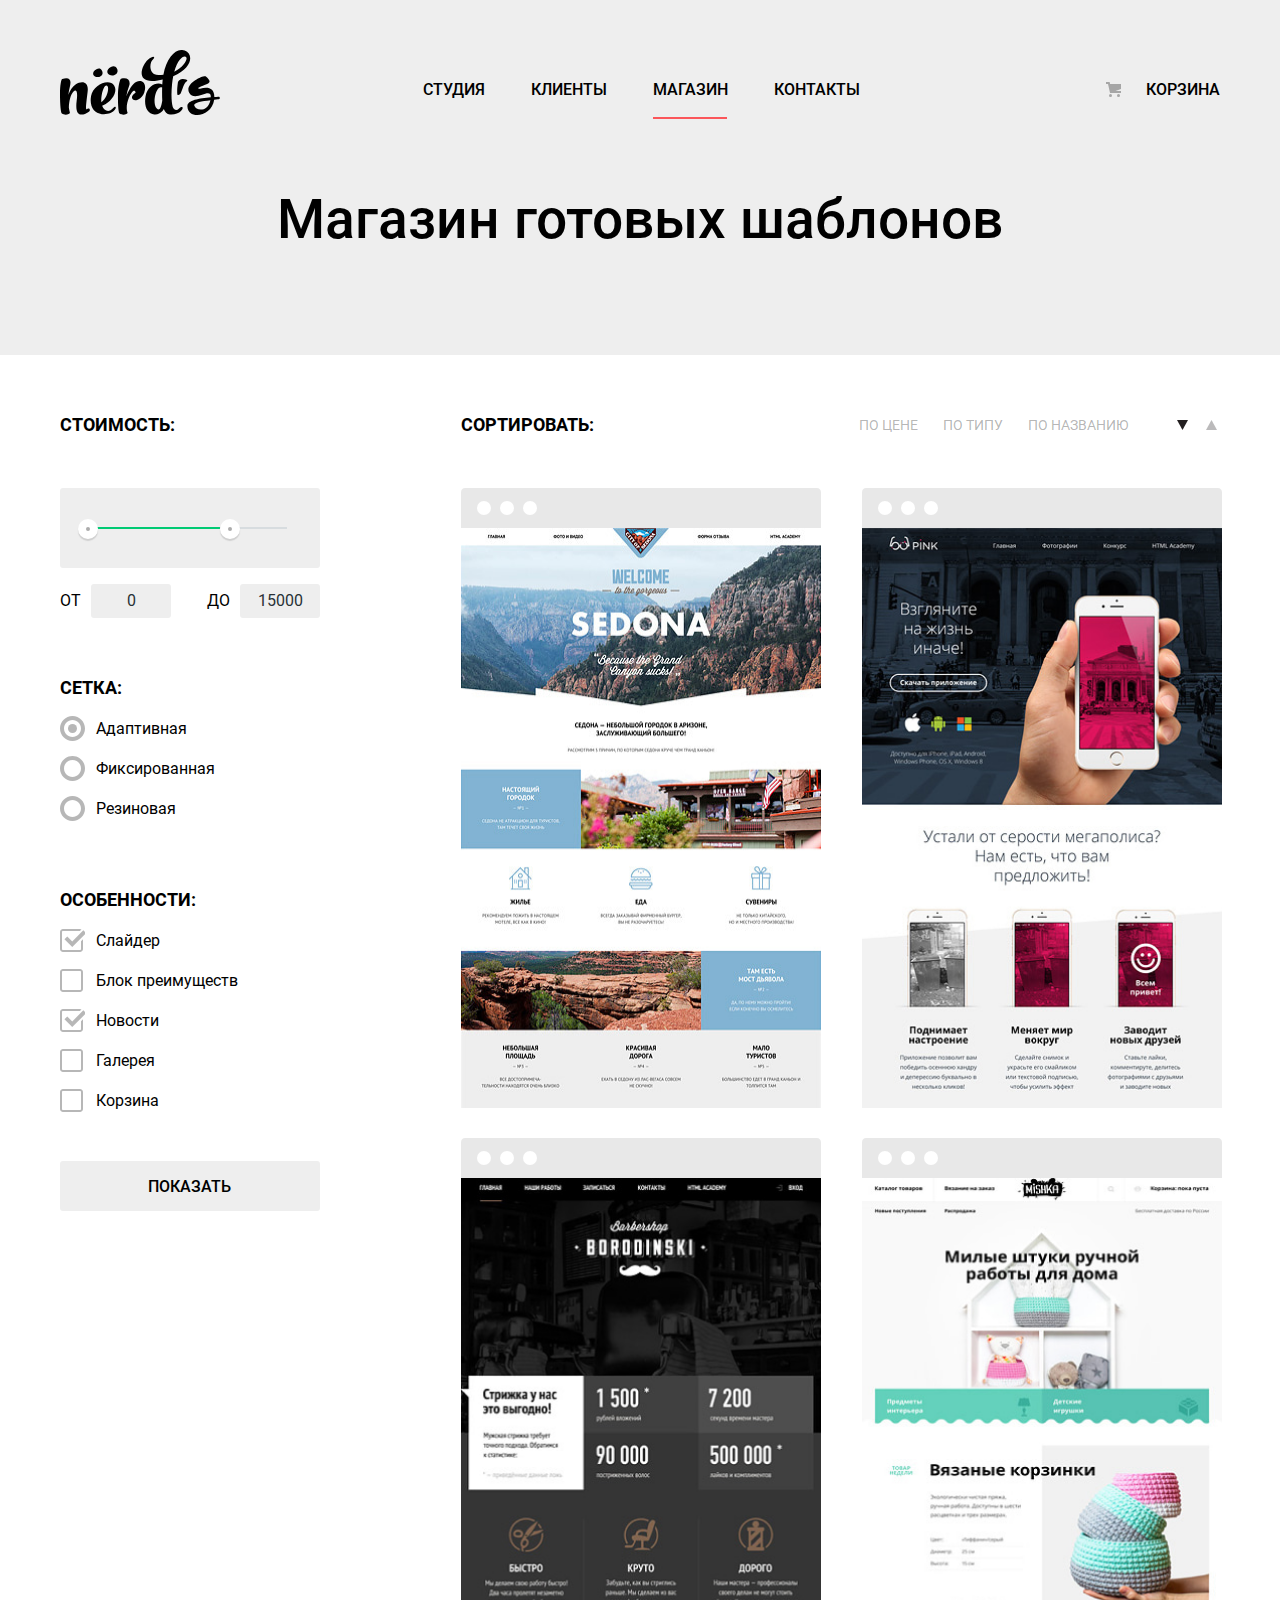
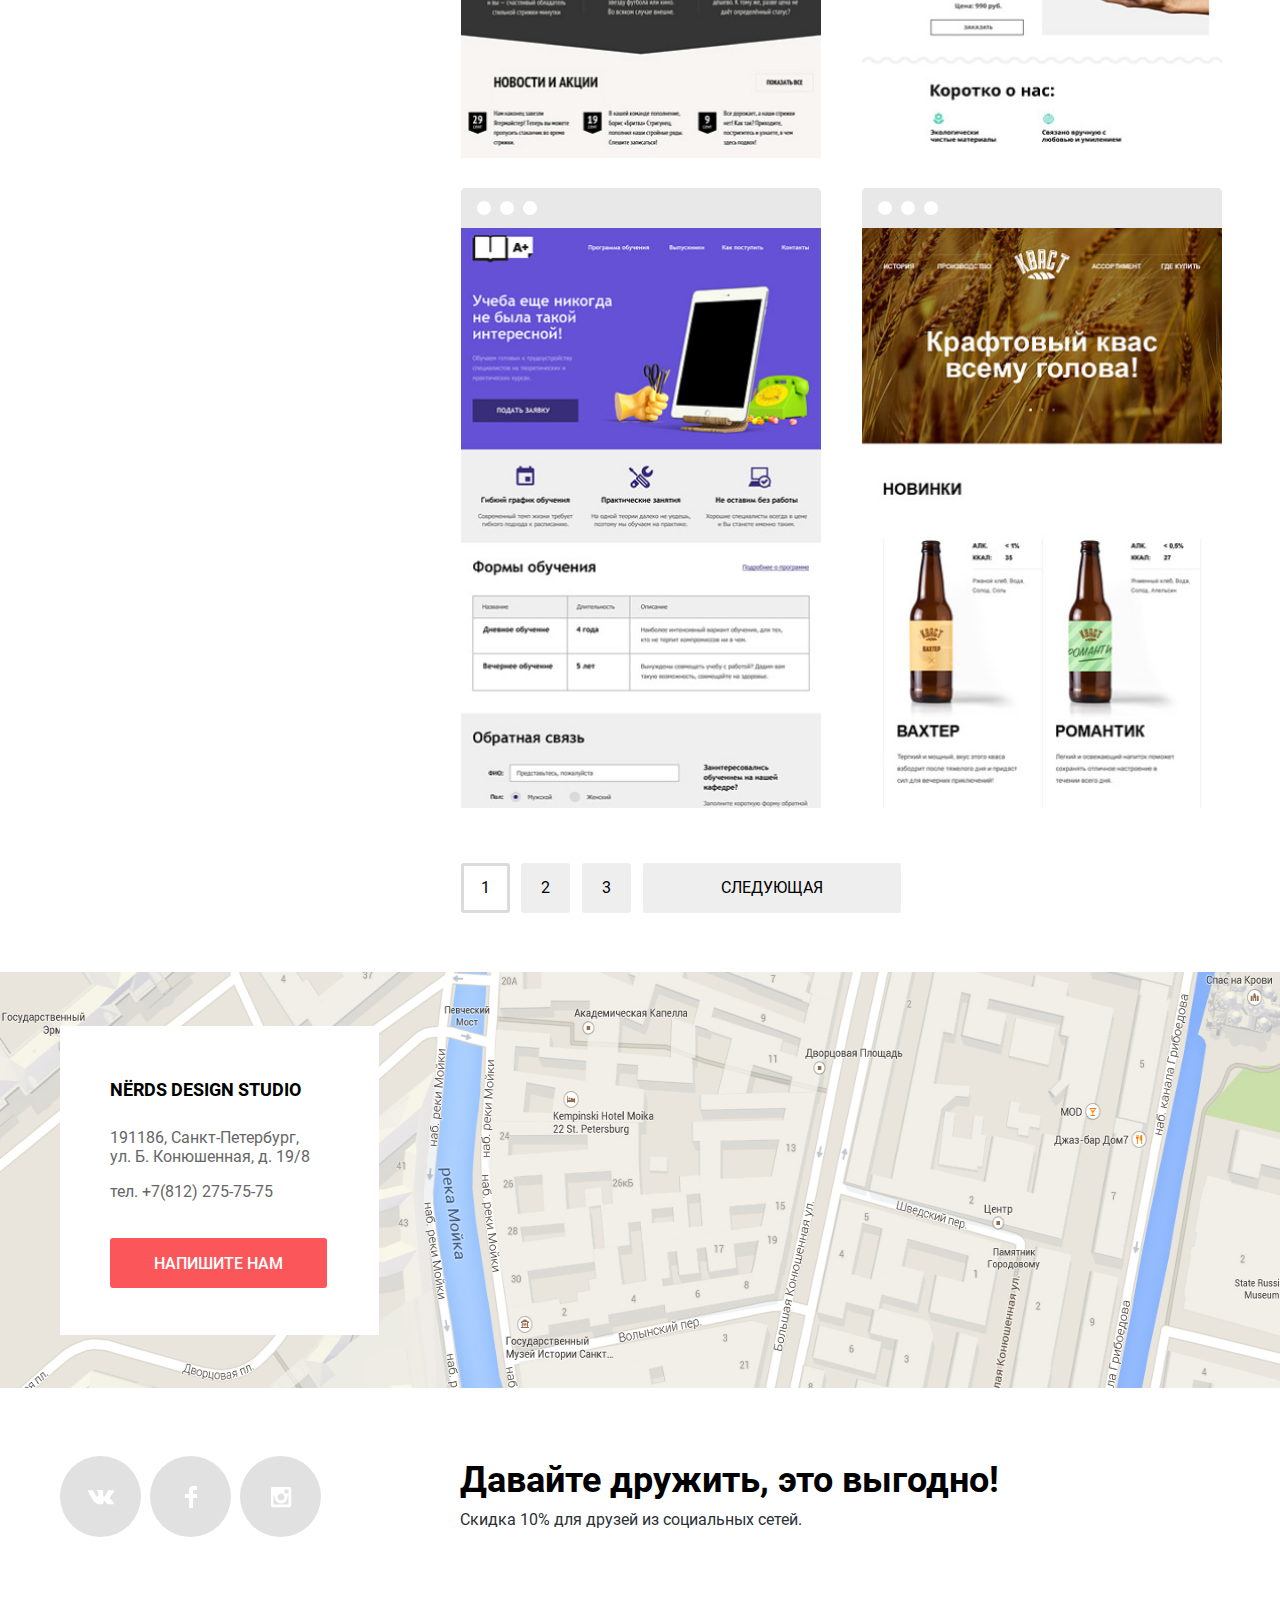
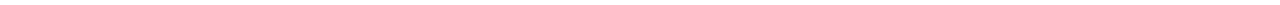
==== commit f465d78f: "Защита личного проекта «Нёрдс»" ====
--- a/catalog.html
+++ b/catalog.html
@@ -1,277 +1,301 @@
 <!DOCTYPE html>
 <html class="page" lang="ru">
-
-<head>
-  <meta charset="utf-8">
-  <title>Дизайн-студия «Нёрдс» | Магазин готовых шаблонов</title>
-  <link href="css/normalize.css" rel="stylesheet">
-  <link href="css/style.min.css" rel="stylesheet">
-</head>
-
-<body class="page-body">
-
-  <header class="main-header">
-    <nav class="main-navigation container">
-      <a class="main-header-logo" href="index.html">
-        <img src="img/nerds-logo.svg" width="160" height="65" alt="Логотип студии &laquo;Нёрдс&raquo;">
-      </a>
-      <ul class="site-navigation">
-        <li>
-          <a href="#">Студия</a>
-        </li>
-        <li>
-          <a href="#">Клиенты</a>
-        </li>
-        <li class="navigation-item-current">
-          <a>Магазин</a>
-        </li>
-        <li>
-          <a href="#">Контакты</a>
-        </li>
-      </ul>
-      <ul class="user-navigation">
-        <li>
-          <a href="#">Корзина</a>
-        </li>
-      </ul>
-    </nav>
-  </header>
-
-  <main class="main">
-    <h1 class="page-title">Магазин готовых шаблонов</h1>
-    <div class="container catalog-page">
-      <section class="filters">
-        <h2 class="visually-hidden">Подбор шаблона по параметрам</h2>
-        <form class="filter" action="https://echo.htmlacademy.ru" method="get">
-          <fieldset class="filter-type">
-            <legend class="filter-name">Стоимость:</legend>
-            <div class="range-filter">
-              <div class="range-controls">
-                <div class="scale">
-                  <div class="bar"></div>
+    <head>
+        <meta charset="utf-8" />
+        <title>Дизайн-студия «Нёрдс» | Магазин готовых шаблонов</title>
+        <link href="css/normalize.css" rel="stylesheet" />
+        <link href="css/style.min.css" rel="stylesheet" />
+    </head>
+
+    <body class="page-body">
+        <header class="main-header">
+            <nav class="main-navigation container">
+                <a class="main-header-logo" href="index.html">
+                    <img src="img/nerds-logo.svg" width="160" height="65" alt="Логотип студии &laquo;Нёрдс&raquo;" />
+                </a>
+                <ul class="site-navigation">
+                    <li>
+                        <a href="#">Студия</a>
+                    </li>
+                    <li>
+                        <a href="#">Клиенты</a>
+                    </li>
+                    <li class="navigation-item-current">
+                        <a>Магазин</a>
+                    </li>
+                    <li>
+                        <a href="#">Контакты</a>
+                    </li>
+                </ul>
+                <ul class="user-navigation">
+                    <li>
+                        <a href="#">Корзина</a>
+                    </li>
+                </ul>
+            </nav>
+        </header>
+
+        <main class="main">
+            <h1 class="page-title">Магазин готовых шаблонов</h1>
+            <div class="container catalog-page">
+                <section class="filters">
+                    <h2 class="visually-hidden">Подбор шаблона по параметрам</h2>
+                    <form class="filter" action="https://echo.htmlacademy.ru" method="get">
+                        <fieldset class="filter-type">
+                            <legend class="filter-name">Стоимость:</legend>
+                            <div class="range-filter">
+                                <div class="range-controls">
+                                    <div class="scale">
+                                        <div class="bar"></div>
+                                    </div>
+                                    <div class="toggle toggle-min" tabindex="0"></div>
+                                    <div class="toggle toggle-max" tabindex="0"></div>
+                                </div>
+                                <div class="price-controls">
+                                    <label class="min-price">от <input type="text" name="min-price" value="0" aria-label="Настройка минимальной цены" /></label>
+                                    <label class="max-price">до <input type="text" name="max-price" value="15000" aria-label="Настройка максимальной цены"/></label>
+                                </div>
+                            </div>
+                        </fieldset>
+                        <fieldset class="filter-type">
+                            <legend class="filter-name">Сетка:</legend>
+                            <ul>
+                                <li class="filter-option filter-radio">
+                                    <input class="filter-input filter-input-radio visually-hidden" type="radio" id="adaptive" name="grid" value="adaptive" checked />
+                                    <label class="filter-label" for="adaptive">Адаптивная</label>
+                                </li>
+                                <li class="filter-option filter-radio">
+                                    <input class="filter-input filter-input-radio visually-hidden" type="radio" id="fixed" name="grid" value="fixed" />
+                                    <label class="filter-label" for="fixed">Фиксированная</label>
+                                </li>
+                                <li class="filter-option filter-radio">
+                                    <input class="filter-input filter-input-radio visually-hidden" type="radio" id="stretching" name="grid" value="stretching" />
+                                    <label class="filter-label" for="stretching">Резиновая</label>
+                                </li>
+                            </ul>
+                        </fieldset>
+                        <fieldset class="filter-type">
+                            <legend class="filter-name">Особенности:</legend>
+                            <ul>
+                                <li class="filter-option filter-checkbox">
+                                    <input class="filter-input filter-input-checkbox visually-hidden" type="checkbox" id="slider" name="slider" checked />
+                                    <label class="filter-label" for="slider">Слайдер</label>
+                                </li>
+                                <li class="filter-option filter-checkbox">
+                                    <input class="filter-input filter-input-checkbox visually-hidden" type="checkbox" id="benefits" name="benefits" />
+                                    <label class="filter-label" for="benefits">Блок преимуществ</label>
+                                </li>
+                                <li class="filter-option filter-checkbox">
+                                    <input class="filter-input filter-input-checkbox visually-hidden" type="checkbox" id="news" name="news" checked />
+                                    <label class="filter-label" for="news">Новости</label>
+                                </li>
+                                <li class="filter-option filter-checkbox">
+                                    <input class="filter-input filter-input-checkbox visually-hidden" type="checkbox" id="gallery" name="gallery" />
+                                    <label class="filter-label" for="gallery">Галерея</label>
+                                </li>
+                                <li class="filter-option filter-checkbox">
+                                    <input class="filter-input filter-input-checkbox visually-hidden" type="checkbox" id="cart" name="cart" />
+                                    <label class="filter-label" for="cart">Корзина</label>
+                                </li>
+                            </ul>
+                        </fieldset>
+                        <button class="button filter-submit-button" type="submit">Показать</button>
+                    </form>
+                </section>
+                <section class="catalog">
+                    <h2 class="visually-hidden">Каталог шаблонов</h2>
+                    <div class="sort">
+                        <p class="sort-name">Сортировать:</p>
+                        <ul class="sort-item-list">
+                            <li class="sort-item sort-item-current">
+                                <a href="#">по цене</a>
+                            </li>
+                            <li class="sort-item">
+                                <a href="#">по типу</a>
+                            </li>
+                            <li class="sort-item">
+                                <a href="#">по названию</a>
+                            </li>
+                        </ul>
+                        <ul class="sort-control-list">
+                            <li class="sort-control sort-control-current">
+                                <a href="#" aria-label="по возрастанию"></a>
+                            </li>
+                            <li class="sort-control">
+                                <a href="#" aria-label="по убыванию"></a>
+                            </li>
+                        </ul>
+                    </div>
+                    <ul class="catalog-list">
+                        <li class="catalog-item">
+                            <img class="catalog-item-image" src="img/img-sedona.jpg" width="360" height="576" alt="Превью сайта Sedona" />
+                            <div class="catalog-item-info">
+                                <h3 class="catalog-item-title">
+                                    <a href="#">Sedona</a>
+                                </h3>
+                                <p class="catalog-item-description">
+                                    Информационный сайт <br />
+                                    для туристов
+                                </p>
+                                <a class="button catalog-item-button" href="#" aria-label="Купить за 9900 рублей">9 900 &#8381;</a>
+                            </div>
+                        </li>
+                        <li class="catalog-item">
+                            <img class="catalog-item-image" src="img/img-pink.jpg" width="358" height="576" alt="Превью приложения Pink" />
+                            <div class="catalog-item-info">
+                                <h3 class="catalog-item-title">
+                                    <a href="#">Pink App</a>
+                                </h3>
+                                <p class="catalog-item-description">
+                                    Продуктовый лендинг <br />
+                                    приложения для iOS и Android
+                                </p>
+                                <a class="button catalog-item-button" href="#" aria-label="Купить за 9900 рублей">9 900 &#8381;</a>
+                            </div>
+                        </li>
+                        <li class="catalog-item">
+                            <img class="catalog-item-image" src="img/img-barbershop.jpg" width="364" height="582" alt="Превью сайта Barbershop Borodinski" />
+                            <div class="catalog-item-info">
+                                <h3 class="catalog-item-title">
+                                    <a href="#">Barbershop</a>
+                                </h3>
+                                <p class="catalog-item-description">
+                                    Сайт салона красоты.<br />
+                                    Для мужчин, да.
+                                </p>
+                                <a class="button catalog-item-button" href="#" aria-label="Купить за 9900 рублей">9 900 &#8381;</a>
+                            </div>
+                        </li>
+                        <li class="catalog-item">
+                            <img class="catalog-item-image" src="img/img-mishka.jpg" width="362" height="580" alt="Превью сайта Mishka" />
+                            <div class="catalog-item-info">
+                                <h3 class="catalog-item-title">
+                                    <a href="#">Mishka</a>
+                                </h3>
+                                <p class="catalog-item-description">
+                                    Интернет-магазин <br />
+                                    вязаных игрушек
+                                </p>
+                                <a class="button catalog-item-button" href="#" aria-label="Купить за 9900 рублей">9 900 &#8381;</a>
+                            </div>
+                        </li>
+                        <li class="catalog-item">
+                            <img class="catalog-item-image" src="img/img-aplus.jpg" width="364" height="582" alt="Превью сайта A+" />
+                            <div class="catalog-item-info">
+                                <h3 class="catalog-item-title">
+                                    <a href="#">A Plus</a>
+                                </h3>
+                                <p class="catalog-item-description">
+                                    Лендинг курсов повышения <br />
+                                    квалификации
+                                </p>
+                                <a class="button catalog-item-button" href="#" aria-label="Купить за 9900 рублей">9 900 &#8381;</a>
+                            </div>
+                        </li>
+                        <li class="catalog-item">
+                            <img class="catalog-item-image" src="img/img-kvast.jpg" width="362" height="580" alt="Превью сайта Кваст" />
+                            <div class="catalog-item-info">
+                                <h3 class="catalog-item-title">
+                                    <a href="#">Кваст</a>
+                                </h3>
+                                <p class="catalog-item-description">
+                                    Промо-сайт производителя <br />
+                                    крафтового кваса
+                                </p>
+                                <a class="button catalog-item-button" href="#" aria-label="Купить за 9900 рублей">9 900 &#8381;</a>
+                            </div>
+                        </li>
+                    </ul>
+                    <ul class="pagination-list">
+                        <li class="pagination-current">
+                            <a aria-label="Первая страница каталога">1</a>
+                        </li>
+                        <li class="pagination-button">
+                            <a href="#" aria-label="Вторая страница каталога">2</a>
+                        </li>
+                        <li class="pagination-button">
+                            <a href="#" aria-label="Третья страница каталога">3</a>
+                        </li>
+                        <li class="pagination-button pagination-next">
+                            <a href="#" aria-label="Переход на следующую страницу каталога">Следующая</a>
+                        </li>
+                    </ul>
+                </section>
+            </div>
+            <section class="contacts">
+                <h2 class="visually-hidden">Наши контакты</h2>
+                <iframe
+                    src="https://www.google.com/maps/embed?pb=!1m18!1m12!1m3!1d1998.6037872533238!2d30.320858715993364!3d59.938716481876206!2m3!1f0!2f0!3f0!3m2!1i1024!2i768!4f13.1!3m3!1m2!1s0x4696310fca145cc1%3A0x42b32648d8238007!2z0JHQvtC70YzRiNCw0Y8g0JrQvtC90Y7RiNC10L3QvdCw0Y8g0YPQuy4sIDE5LzgsINCh0LDQvdC60YIt0J_QtdGC0LXRgNCx0YPRgNCzLCAxOTExODY!5e0!3m2!1sru!2sru!4v1591901104939!5m2!1sru!2sru"
+                    class="google-map"
+                    allowfullscreen=""
+                    aria-hidden="false"
+                    tabindex="0"
+                ></iframe>
+                <img class="map-image" src="img/map.png" width="1440" height="416" alt="Студия &laquo;Нёрдс&raquo; находится по адресу: Санкт-Петербург, ул. Б. Конюшенная, д. 19/8" />
+                <div class="contacts-info">
+                    <p class="contacts-title">Nërds Design Studio</p>
+                    <address class="contacts-address">
+                        191186, Санкт-Петербург,<br />
+                        ул. Б. Конюшенная, д. 19/8
+                        <p>тел. <a href="tel:+78122757575">+7(812) 275-75-75</a></p>
+                    </address>
+                    <a class="button contacts-button" href="#">Напишите нам</a>
                 </div>
-                <div class="toggle toggle-min" tabindex="0"></div>
-                <div class="toggle toggle-max" tabindex="0"></div>
-              </div>
-              <div class="price-controls">
-                <label class="min-price">от <input type="text" name="min-price" value="0"></label>
-                <label class="max-price">до <input type="text" name="max-price" value="15000"></label>
-              </div>
-            </div>
-          </fieldset>
-          <fieldset class="filter-type">
-            <legend class="filter-name">Сетка:</legend>
-            <ul>
-              <li class="filter-option filter-radio">
-                <input class="filter-input filter-input-radio visually-hidden" type="radio" id="adaptive" name="grid" value="adaptive" checked>
-                <label class="filter-label" for="adaptive">Адаптивная</label>
-              </li>
-              <li class="filter-option filter-radio">
-                <input class="filter-input filter-input-radio visually-hidden" type="radio" id="fixed" name="grid" value="fixed">
-                <label class="filter-label" for="fixed">Фиксированная</label>
-              </li>
-              <li class="filter-option filter-radio">
-                <input class="filter-input filter-input-radio visually-hidden" type="radio" id="stretching" name="grid" value="stretching">
-                <label class="filter-label" for="stretching">Резиновая</label>
-              </li>
-            </ul>
-          </fieldset>
-          <fieldset class="filter-type">
-            <legend class="filter-name">Особенности:</legend>
-            <ul>
-              <li class="filter-option filter-checkbox">
-                <input class="filter-input filter-input-checkbox visually-hidden" type="checkbox" id="slider" name="slider" checked>
-                <label class="filter-label" for="slider">Слайдер</label>
-              </li>
-              <li class="filter-option filter-checkbox">
-                <input class="filter-input filter-input-checkbox visually-hidden" type="checkbox" id="benefits" name="benefits">
-                <label class="filter-label" for="benefits">Блок преимуществ</label>
-              </li>
-              <li class="filter-option filter-checkbox">
-                <input class="filter-input filter-input-checkbox visually-hidden" type="checkbox" id="news" name="news" checked>
-                <label class="filter-label" for="news">Новости</label>
-              </li>
-              <li class="filter-option filter-checkbox">
-                <input class="filter-input filter-input-checkbox visually-hidden" type="checkbox" id="gallery" name="gallery">
-                <label class="filter-label" for="gallery">Галерея</label>
-              </li>
-              <li class="filter-option filter-checkbox">
-                <input class="filter-input filter-input-checkbox visually-hidden" type="checkbox" id="cart" name="cart">
-                <label class="filter-label" for="cart">Корзина</label>
-              </li>
-            </ul>
-          </fieldset>
-          <button class="button filter-submit-button" type="submit">Показать</button>
-        </form>
-      </section>
-      <section class="catalog">
-        <h2 class="visually-hidden">Каталог шаблонов</h2>
-        <div class="sort">
-          <p class="sort-name">Сортировать:</p>
-          <ul class="sort-item-list">
-            <li class="sort-item sort-item-current">
-              <a href="#">по цене</a>
-            </li>
-            <li class="sort-item">
-              <a href="#">по типу</a>
-            </li>
-            <li class="sort-item">
-              <a href="#">по названию</a>
-            </li>
-          </ul>
-          <ul class="sort-control-list">
-            <li class="sort-control sort-control-current">
-              <a href="#" aria-label="по возрастанию"></a>
-            </li>
-            <li class="sort-control">
-              <a href="#" aria-label="по убыванию"></a>
-            </li>
-          </ul>
-        </div>
-        <ul class="catalog-list">
-          <li class="catalog-item">
-            <img class="catalog-item-image" src="img/img-sedona.jpg" width="360" height="576" alt="Превью сайта Sedona">
-            <div class="catalog-item-info">
-              <h3 class="catalog-item-title">
-                <a href="#">Sedona</a>
-              </h3>
-              <p class="catalog-item-description">Информационный сайт <br>для туристов</p>
-              <a class="button catalog-item-button" href="#" aria-label="Купить за 9900 рублей">9 900 &#8381;</a>
-            </div>
-          </li>
-          <li class="catalog-item">
-            <img class="catalog-item-image" src="img/img-pink.jpg" width="358" height="576" alt="Превью приложения Pink">
-            <div class="catalog-item-info">
-              <h3 class="catalog-item-title">
-                <a href="#">Pink App</a>
-              </h3>
-              <p class="catalog-item-description">Продуктовый лендинг <br>приложения для iOS и Android</p>
-              <a class="button catalog-item-button" href="#" aria-label="Купить за 9900 рублей">9 900 &#8381;</a>
-            </div>
-          </li>
-          <li class="catalog-item">
-            <img class="catalog-item-image" src="img/img-barbershop.jpg" width="364" height="582" alt="Превью сайта Barbershop Borodinski">
-            <div class="catalog-item-info">
-              <h3 class="catalog-item-title">
-                <a href="#">Barbershop</a>
-              </h3>
-              <p class="catalog-item-description">Сайт салона красоты.<br>Для мужчин, да.</p>
-              <a class="button catalog-item-button" href="#" aria-label="Купить за 9900 рублей">9 900 &#8381;</a>
-            </div>
-          </li>
-          <li class="catalog-item">
-            <img class="catalog-item-image" src="img/img-mishka.jpg" width="362" height="580" alt="Превью сайта Mishka">
-            <div class="catalog-item-info">
-              <h3 class="catalog-item-title">
-                <a href="#">Mishka</a>
-              </h3>
-              <p class="catalog-item-description">Интернет-магазин <br>вязаных игрушек</p>
-              <a class="button catalog-item-button" href="#" aria-label="Купить за 9900 рублей">9 900 &#8381;</a>
-            </div>
-          </li>
-          <li class="catalog-item">
-            <img class="catalog-item-image" src="img/img-aplus.jpg" width="364" height="582" alt="Превью сайта A+">
-            <div class="catalog-item-info">
-              <h3 class="catalog-item-title">
-                <a href="#">A Plus</a>
-              </h3>
-              <p class="catalog-item-description">Лендинг курсов повышения <br>квалификации</p>
-              <a class="button catalog-item-button" href="#" aria-label="Купить за 9900 рублей">9 900 &#8381;</a>
-            </div>
-          </li>
-          <li class="catalog-item">
-            <img class="catalog-item-image" src="img/img-kvast.jpg" width="362" height="580" alt="Превью сайта Кваст">
-            <div class="catalog-item-info">
-              <h3 class="catalog-item-title">
-                <a href="#">Кваст</a>
-              </h3>
-              <p class="catalog-item-description">Промо-сайт производителя <br>крафтового кваса</p>
-              <a class="button catalog-item-button" href="#" aria-label="Купить за 9900 рублей">9 900 &#8381;</a>
-            </div>
-          </li>
-        </ul>
-        <ul class="pagination-list">
-          <li class="pagination-current">
-            <a aria-label="Первая страница каталога">1</a>
-          </li>
-          <li class="pagination-button">
-            <a href="#" aria-label="Вторая страница каталога">2</a>
-          </li>
-          <li class="pagination-button">
-            <a href="#" aria-label="Третья страница каталога">3</a>
-          </li>
-          <li class="pagination-button pagination-next">
-            <a href="#" aria-label="Переход на следующую страницу каталога">Следующая</a>
-          </li>
-        </ul>
-      </section>
-    </div>
-    <section class="contacts">
-      <h2 class="visually-hidden">Наши контакты</h2>
-      <iframe src="https://www.google.com/maps/embed?pb=!1m18!1m12!1m3!1d1998.6037872533238!2d30.320858715993364!3d59.938716481876206!2m3!1f0!2f0!3f0!3m2!1i1024!2i768!4f13.1!3m3!1m2!1s0x4696310fca145cc1%3A0x42b32648d8238007!2z0JHQvtC70YzRiNCw0Y8g0JrQvtC90Y7RiNC10L3QvdCw0Y8g0YPQuy4sIDE5LzgsINCh0LDQvdC60YIt0J_QtdGC0LXRgNCx0YPRgNCzLCAxOTExODY!5e0!3m2!1sru!2sru!4v1591901104939!5m2!1sru!2sru" class="google-map" allowfullscreen="" aria-hidden="false" tabindex="0"></iframe>
-      <img class="map-image" src="img/map.png" width="1440" height="416" alt="Студия &laquo;Нёрдс&raquo; находится по адресу: Санкт-Петербург, ул. Б. Конюшенная, д. 19/8">
-      <div class="contacts-info">
-        <p class="contacts-title">Nërds Design Studio</p>
-        <address class="contacts-address">
-          191186, Санкт-Петербург,<br>
-          ул. Б. Конюшенная, д. 19/8
-          <p>тел. <a href="tel:+78122757575">+7(812) 275-75-75</a></p>
-        </address>
-        <a class="button contacts-button" href="#">Напишите нам</a>
-      </div>
-    </section>
-  </main>
-
-  <footer class="main-footer container">
-    <section class="socials">
-      <h2 class="visually-hidden">Мы в социальных сетях</h2>
-      <ul class="socials-list">
-        <li>
-          <a class="socials-link socials-link-vk" href="#" aria-label="ВКонтакте"></a>
-        </li>
-        <li>
-          <a class="socials-link socials-link-fb" href="#" aria-label="Facebook"></a>
-        </li>
-        <li>
-          <a class="socials-link socials-link-insta" href="#" aria-label="Instagram"></a>
-        </li>
-      </ul>
-      <div class="footer-section">
-        <p class="footer-tagline">Давайте дружить, это выгодно!</p>
-        <p class="footer-text">Скидка 10% для друзей из социальных сетей.</p>
-      </div>
-    </section>
-  </footer>
-
-  <section class="modal modal-feedback">
-    <h2 class="visually-hidden">Форма обратной связи</h2>
-    <form class="feedback" action="https://echo.htmlacademy.ru" method="post">
-      <fieldset class="feedback-fieldset">
-        <legend class="feedback-legend">Напишите нам</legend>
-        <ul class="feedback-form">
-          <li class="feedback-item">
-            <label class="feedback-label">Ваше имя:
-              <input class="feedback-name feedback-field" type="text" name="name" placeholder="Имя Фамилия" required>
-            </label>
-          </li>
-          <li class="feedback-item">
-            <label class="feedback-label">Ваш email:
-              <input class="feedback-email feedback-field" type="email" name="email" placeholder="email@example.com" required>
-            </label>
-          </li>
-          <li class="feedback-text">
-            <label class="feedback-label">Текст письма:
-              <textarea class="feedback-textarea feedback-field" placeholder="В свободной форме" name="message" required></textarea>
-            </label>
-          </li>
-        </ul>
-        <button class="button feedback-button" type="submit">Отправить</button>
-      </fieldset>
-      <button class="modal-close-button" type="button" aria-label="Закрыть окно"></button>
-    </form>
-  </section>
-
-  <script src="js/script.min.js"></script>
-</body>
-
-</html>+            </section>
+        </main>
+
+        <footer class="main-footer container">
+            <section class="socials">
+                <h2 class="visually-hidden">Мы в социальных сетях</h2>
+                <ul class="socials-list">
+                    <li>
+                        <a class="socials-link socials-link-vk" href="#" aria-label="ВКонтакте"></a>
+                    </li>
+                    <li>
+                        <a class="socials-link socials-link-fb" href="#" aria-label="Facebook"></a>
+                    </li>
+                    <li>
+                        <a class="socials-link socials-link-insta" href="#" aria-label="Instagram"></a>
+                    </li>
+                </ul>
+                <div class="footer-section">
+                    <p class="footer-tagline">Давайте дружить, это выгодно!</p>
+                    <p class="footer-text">Скидка 10% для друзей из социальных сетей.</p>
+                </div>
+            </section>
+        </footer>
+
+        <section class="modal modal-feedback">
+            <h2 class="visually-hidden">Форма обратной связи</h2>
+            <form class="feedback" action="https://echo.htmlacademy.ru" method="post">
+                <fieldset class="feedback-fieldset">
+                    <legend class="feedback-legend">Напишите нам</legend>
+                    <ul class="feedback-form">
+                        <li class="feedback-item">
+                            <label class="feedback-label">
+                                Ваше имя:
+                                <input class="feedback-name feedback-field" type="text" name="name" placeholder="Имя Фамилия" />
+                            </label>
+                        </li>
+                        <li class="feedback-item">
+                            <label class="feedback-label">
+                                Ваш email:
+                                <input class="feedback-email feedback-field" type="email" name="email" placeholder="email@example.com" />
+                            </label>
+                        </li>
+                        <li class="feedback-text">
+                            <label class="feedback-label">
+                                Текст письма:
+                                <textarea class="feedback-textarea feedback-field" placeholder="В свободной форме" name="message"></textarea>
+                            </label>
+                        </li>
+                    </ul>
+                    <button class="button feedback-button" type="submit">Отправить</button>
+                </fieldset>
+                <button class="modal-close-button" type="button" aria-label="Закрыть окно"></button>
+            </form>
+        </section>
+
+        <script src="js/script.min.js"></script>
+    </body>
+</html>
--- a/css/style.min.css
+++ b/css/style.min.css
@@ -1 +1 @@
-:root{--basic-black:#000000;--basic-dark:#444444;--basic-extra-dark:#283136;--basic-white:#ffffff;--basic-ultra-light:#eeeeee;--basic-extra-light:#e1e1e1;--basic-light:#d7dcde;--basic-extralight-grey:#dfdfdf;--basic-light-grey:#dbdbdb;--basic-grey:#d5d5d5;--basic-dark-grey:#666666;--basic-extradark-grey:#4d4d4d;--special-light-red:#fb565a;--special-red:#e74246;--special-dark-red:#d7373b;--special-light-green:#00ca74;--special-green:#00bc6c;--special-dark-green:#00aa62;--special-light-yellow:#efc849;--special-yellow:#eab534;--special-dark-yellow:#e5a722;--special-hover-grey:#b4b9bb;--opasity-white:rgba(255,255,255,0.3);--opasity-black:rgba(0,0,0,0.3)}@font-face{font-family:"Roboto";src:url("../fonts/roboto.woff2")format("woff2"),url("fonts/roboto.woff")format("woff");font-weight:400;font-style:normal}@font-face{font-family:"Roboto";src:url("../fonts/robotomedium.woff2")format("woff2"),url("fonts/robotomedium.woff")format("woff");font-weight:500;font-style:normal}@font-face{font-family:"Roboto";src:url("../fonts/robotobold.woff2")format("woff2"),url("fonts/robotobold.woff")format("woff");font-weight:700;font-style:normal}.page{height:100%}.page-body{display:grid;grid-template-rows:-webkit-min-content 1fr -webkit-min-content;grid-template-rows:min-content 1fr min-content;align-content:space-between;min-width:1160px;min-height:100%;margin:0;padding:0;font-family:"Roboto","Arial",sans-serif;font-size:16px;line-height:24px;font-weight:400;color:var(--basic-black);background-color:var(--basic-white)}a{text-decoration:none}img{max-width:100%;height:auto}.container{width:1160px;margin:0 auto;padding:0 20px}.button{display:inline-block;align-items:center;vertical-align:middle;max-width:300px;padding-top:17px;padding-bottom:15px;border:none;font:inherit;font-weight:500;line-height:18px;text-align:center;text-transform:uppercase;color:var(--basic-white);background-color:var(--special-light-red);border-radius:3px;cursor:pointer}.button:hover,.button:focus{background-color:var(--special-red)}.button:active{background-color:var(--special-dark-red);box-shadow:inset 0 3px 0 rgba(0,1,1,0.1)}.slider-item-button:active{color:var(--opasity-white);box-shadow:inset 0 3px 0 rgba(0,1,1,0.1)}.visually-hidden:not(:focus):not(:active),input[type="checkbox"].visually-hidden,input[type="radio"].visually-hidden{position:absolute;width:1px;height:1px;margin:-1px;border:0;padding:0;white-space:nowrap;-webkit-clip-path:inset(100%);clip-path:inset(100%);clip:rect(0 0 0 0);overflow:hidden}.main-header{width:100%;background-color:var(--basic-ultra-light)}.main-navigation{display:flex;padding-top:50px}.main-header-logo{width:160px;height:65px;margin-right:180px;flex-shrink:0}.main-header-logo:active{opacity:0.3}.site-navigation,.user-navigation{display:flex;flex-wrap:wrap;margin:0;margin-top:20px;padding:0;font-weight:500;line-height:30px;text-transform:uppercase;list-style:none}.site-navigation{min-width:438px}.user-navigation{margin-left:auto}.navigation-item-current{position:relative}.navigation-item-current::after{content:"";position:absolute;bottom:0;right:24px;width:74px;height:2px;background-color:var(--special-light-red)}.site-navigation a,.user-navigation a{display:block;padding-top:5px;padding-bottom:14px;color:var(--basic-black)}.site-navigation a{padding-right:23px;padding-left:23px}.user-navigation a{position:relative;padding-left:50px}.user-navigation a::before{content:"";position:absolute;top:12px;left:10px;width:15px;height:15px;background-image:url("../img/cart-icon.svg");background-repeat:no-repeat;background-position:0 0}.site-navigation a:hover,.site-navigation a:focus,.user-navigation a:hover,.user-navigation a:focus{color:var(--special-light-red)}.site-navigation a:active,.user-navigation a:active{opacity:0.3}.benefits{width:100%;margin:0;margin-bottom:80px;padding:0;background-color:var(--basic-ultra-light)}.benefits-slider{position:relative}.slider-item{min-height:426px;margin:0;padding:0;padding-top:74px;padding-bottom:80px;box-sizing:border-box;background-position:right;background-position:100% 100%;background-repeat:no-repeat}.slide{display:none}.slider-current{display:block}.slider-item:nth-child(1){background-image:url("../img/slide1.png")}.slider-item:nth-child(2){background-image:url("../img/slide2.png")}.slider-item:nth-child(3){background-image:url("../img/slide3.png")}.slider-slogan{width:538px;margin:0;margin-bottom:26px;font-weight:500;font-size:55px;line-height:55px;letter-spacing:1px}.slider-text{width:400px;margin:0;margin-bottom:39px;color:var(--basic-extra-dark)}.slider-item-button{margin:0;padding-right:54px;padding-left:54px}.slider-control{display:flex;position:absolute;bottom:95px;left:555px;justify-content:space-between;width:88px;margin:0;padding:0;list-style:none}.slider-control-button{position:relative;vertical-align:middle;width:18px;height:18px;padding:0;border:none;background-color:var(--basic-white);border-radius:50%;cursor:pointer}.control-current::before{content:"";position:absolute;top:50%;left:50%;transform:translate(-50%,-50%);width:8px;height:8px;border:2px solid #c1c1c1;border-radius:50%;box-sizing:border-box}.services{margin-bottom:80px}.services-list{display:grid;grid-template-columns:300px 300px 300px;-moz-column-gap:100px;column-gap:100px;margin:0;padding:0;list-style:none}.services-item h3{position:relative;margin:0;margin-bottom:16px;padding-top:171px;font-weight:700;font-size:24px;line-height:30px;text-transform:uppercase}.service-title::before{content:"";position:absolute;top:0;left:0;width:300px;height:146px;background-repeat:no-repeat}.services-web-title::before{background-image:url("../img/web-sites.png");background-color:var(--special-light-red);background-position:0 0}.services-app-title::before{background-image:url("../img/apps.png");background-color:var(--special-light-green);background-position:0 0}.services-presentation-title::before{background-image:url("../img/presentations.png");background-color:var(--special-light-yellow);background-position:0 0}.services-item p{display:block;width:260px;margin:0;margin-bottom:32px;color:var(--basic-extra-dark)}.services-web-button{margin:0;padding-left:39px;padding-right:40px}.services-web-button:active{color:var(--opasity-white);background-color:var(--special-dark-red);box-shadow:inset 0 3px 0 rgba(0,1,1,0.1)}.services-app-button{margin:0;padding-left:39px;padding-right:40px;background-color:var(--special-light-green)}.services-app-button:hover,.services-app-button:focus{background-color:var(--special-green)}.services-app-button:active{color:var(--opasity-white);background-color:var(--special-dark-green);box-shadow:inset 0 3px 0 rgba(0,1,1,0.1)}.services-presentation-button{margin:0;padding-left:39px;padding-right:40px;background-color:var(--special-light-yellow)}.services-presentation-button:hover,.services-presentation-button:focus{background-color:var(--special-yellow)}.services-presentation-button:active{color:var(--opasity-white);background-color:var(--special-dark-yellow);box-shadow:inset 0 3px 0 rgba(0,1,1,0.1)}.info{display:grid;grid-template-columns:651px 360px;-moz-column-gap:149px;column-gap:149px;position:relative;margin-bottom:50px;padding-top:75px}.info::before{content:"";position:absolute;top:0;width:1158px;height:2px;background-color:var(--basic-ultra-light)}.info-content-tagline{margin:0;margin-bottom:33px;padding:0;font-weight:500;font-size:45px;line-height:45px}.info-content{margin:0;margin-bottom:40px;color:var(--basic-extra-dark)}.info-list-title{margin:0;margin-bottom:23px;font-weight:700;text-transform:uppercase;color:var(--basic-extra-dark)}.info-list{margin:0;padding:0;line-height:24px;list-style-type:none;list-style-position:inside;color:var(--basic-extra-dark)}.info-item{position:relative;margin-bottom:24px;padding-left:37px}.info-item::before{content:"";position:absolute;top:50%;left:0;width:25px;height:2px;background-color:var(--special-light-red)}.info-stats-title{position:relative;margin:0;margin-bottom:29px;padding-top:210px;padding-left:13px;font-weight:700;text-transform:uppercase;text-align:center}.info-stats-title::before{content:"";position:absolute;top:-35px;left:0;width:360px;height:208px;background-image:url("../img/nerds-illustration.png");background-position:0 0;background-color:var(--special-light-green)}.info-stats{table-layout:fixed}.info-stats td{min-width:115px}.stats-number{font-weight:700;font-size:45px;line-height:64px}.stats-percent{display:inline-flex;flex-direction:column;vertical-align:super;font-size:26px;line-height:40px}.stats-description{padding:0;line-height:18px;color:var(--basic-extra-dark)}.stats-description td{padding-top:6px}.partners{margin-bottom:79px}.partners-list{display:flex;flex-direction:row;position:relative;margin:0;padding:0;list-style:none;box-sizing:border-box}.partners-list::before{content:"";position:absolute;top:0;width:1158px;height:2px;background-color:var(--basic-ultra-light)}.partners-list::after{content:"";position:absolute;bottom:0;width:1158px;height:2px;background-color:var(--basic-ultra-light)}.partners-item{position:relative;min-height:184px;box-sizing:border-box}.partners-item:first-of-type{padding-top:65px;padding-right:51px;padding-left:31px}.partners-item:nth-of-type(2){padding-top:47px;padding-right:46px;padding-left:45px}.partners-item:nth-of-type(3){padding-top:66px;padding-right:57px;padding-left:58px}.partners-item:last-of-type{padding-top:55px;padding-left:63px}.partners-item:not(:last-of-type)::after{content:"";position:absolute;top:50%;right:0;transform:translateY(-50%);width:2px;height:52px;background-color:var(--basic-ultra-light)}.partners-link{opacity:0.2}.partners-link:hover,.partners-link:focus{opacity:1}.partners-link:active{opacity:0.1}.contacts{position:relative;min-height:416px;padding:0;margin-bottom:56px}.map-image{position:absolute;top:0;left:0;z-index:-1;width:100%;height:416px}.google-map{width:100%;min-height:416px;border:none}.contacts-info{position:absolute;top:54px;left:calc((100% - 1160px)/2);min-width:319px;min-height:308px;margin:0;padding-top:49px;padding-right:50px;padding-left:50px;padding-bottom:47px;background-color:var(--basic-white);box-sizing:border-box}.contacts-title{margin:0;margin-bottom:23px;font-weight:700;font-size:18px;line-height:30px;text-transform:uppercase}.contacts-address{margin:0;margin-bottom:37px;line-height:19px}.contacts-address,.contacts-address a{font-style:inherit;color:var(--basic-dark-grey)}.contacts-button{margin:0;padding-right:44px;padding-left:44px}.page-title{width:100%;margin:0;margin-bottom:55px;padding-top:73px;padding-right:347px;padding-left:348px;padding-bottom:108px;font-weight:500;font-size:55px;line-height:55px;background-color:var(--basic-ultra-light);box-sizing:border-box}.catalog-page{display:grid;grid-template-columns:260px 759px;justify-content:space-between;margin-bottom:59px}.filter-type{display:flex;margin:0;padding:0;border:none}.filter-type ul{margin:0;padding:0}.filter-name{font-weight:700;font-size:18px;line-height:30px;text-transform:uppercase}.range-filter{width:260px;margin-top:48px;margin-bottom:55px}.range-controls{position:relative;height:41px;margin-bottom:17px;padding-top:39px;padding-right:22px;padding-left:22px;background-color:var(--basic-ultra-light);border-radius:3px}.range-controls .scale{width:205px;height:2px;background-color:#d7dcdf}.range-controls .bar{width:138px;height:2px;background-color:var(--special-light-green)}.range-controls .toggle{position:absolute;top:31px;left:0;width:4px;height:4px;padding:0;border:8px solid var(--basic-white);background-color:#ababab;border-radius:50%;box-shadow:0 2px 1px 0 #cfcfcf;cursor:pointer}.range-controls .toggle-min{left:18px}.range-controls .toggle-max{left:160px}.price-controls{display:flex;justify-content:space-between}.price-controls input{width:60px;margin-left:5px;padding:8px 10px;border:none;text-align:center;font-family:inherit;font-size:inherit;color:var(--basic-extra-dark);border-radius:3px;background:var(--basic-ultra-light)}.price-controls label{font-size:16px;line-height:22px;text-transform:uppercase}.filter ul{list-style:none}.filter-type:nth-of-type(2)ul,.filter-type:nth-of-type(3)ul{margin-top:16px}.filter-type:nth-of-type(2)ul{margin-bottom:46px}.filter-type:nth-of-type(3){margin-bottom:30px}.filter-option{margin-bottom:21px}.filter-input-radio + .filter-label::before{content:"";position:absolute;top:-3px;left:0;width:25px;height:25px;background-image:url("../img/radio-off.svg");background-repeat:no-repeat;background-position:0 0;opacity:0.4}.filter-input-checkbox + .filter-label::before{content:"";position:absolute;top:-2px;left:0;width:25px;height:25px;background-image:url("../img/checkbox-off.svg");background-repeat:no-repeat;background-position:0 0;opacity:0.4}.filter-input-radio:checked + .filter-label::before{background-image:url("../img/radio-on.svg")}.filter-input-checkbox:checked + .filter-label::before{background-image:url("../img/checkbox-on.svg")}.filter-input-radio:focus + .filter-label::before,.filter-input-radio:hover + .filter-label::before,.filter-input-checkbox:focus + .filter-label::before,.filter-input-checkbox:hover + .filter-label::before{opacity:1}.filter-input-radio:disabled + .filter-label::before,.filter-input-radio:disabled + .filter-label,.filter-input-checkbox:disabled + .filter-label::before,.filter-input-checkbox:disabled + .filter-label{opacity:0.3}.filter-input-radio:checked:focus + .filter-label::before,.filter-input-radio:checked:hover + .filter-label::before,.filter-input-checkbox:checked:focus + .filter-label::before,.filter-input-checkbox:checked:hover + .filter-label::before{opacity:1}.filter-input-radio:checked:disabled + .filter-label::before,.filter-input-radio:checked:disabled + .filter-label,.filter-input-checkbox:checked:disabled + .filter-label::before,.filter-input-checkbox:checked:disabled + .filter-label{opacity:0.3}.filter-label{display:block;position:relative;padding-left:36px;line-height:19px;-webkit-user-select:none;-moz-user-select:none;user-select:none;cursor:pointer}.filter-submit-button{padding-left:88px;padding-right:89px;color:var(--basic-black);background-color:var(--basic-ultra-light)}.filter-submit-button:hover,.filter-submit-button:focus{background-color:var(--basic-extralight-grey)}.filter-submit-button:active{color:var(--opasity-black);background-color:var(--basic-grey);box-shadow:inset 0 3px 0 rgba(0,1,1,0.1)}.sort{display:flex;align-items:center;margin:0;margin-bottom:48px}.sort-name{margin:0;margin-right:265px;padding:0;font-weight:700;font-size:18px;line-height:30px;text-transform:uppercase}.sort-item-list{display:flex;flex-wrap:wrap;align-items:center;margin:0;padding:0;list-style:none}.sort-control-list{display:flex;align-items:center;margin:0;margin-left:23px;padding:0;list-style:none}.sort-item a{display:block;margin:0;margin-right:25px;padding:0;font-size:14px;line-height:18px;text-transform:uppercase;cursor:pointer}.sort-item-current a{opacity:1}.sort-item a{color:rgba(0,0,0,0.3)}.sort-item a:hover,.sort-item a:focus{color:rgba(0,0,0,0.6)}.sort-item a:active{opacity:1}.sort-control a{display:block;width:11px;height:10px;margin:0;padding:0;opacity:0.3;cursor:pointer}.sort-control:first-of-type a{margin-right:18px;background-image:url("../img/icon-down-dir.svg")}.sort-control:last-of-type a{background-image:url("../img/icon-up-dir.svg")}.sort-control a:hover,.sort-control a:focus{opacity:0.6}.sort-control a:active{opacity:1}.sort-control-current a{opacity:1}.catalog{width:759px}.catalog-list{display:grid;grid-template-columns:360px 360px;-moz-column-gap:41px;column-gap:41px;margin:0;margin-bottom:25px;padding:0;list-style:none}.catalog-item{position:relative;margin:0;margin-bottom:30px;padding:0;padding-top:40px;border-radius:0 0 5px 5px}.catalog-item img{display:block;width:360px;height:580px;margin:0;padding:0;-o-object-fit:fill;object-fit:fill;background-color:var(--basic-white)}.catalog-item::before{content:"";position:absolute;top:0;width:360px;height:40px;background-image:url("../img/browser.svg");opacity:0.12}.catalog-item:hover::before,.catalog-item:focus::before{opacity:1}.catalog-item:hover,.catalog-item:focus{box-shadow:0 6px 15px 0 rgba(0,1,1,0.25)}.catalog-item-info{position:absolute;bottom:0;z-index:1;width:100%;max-height:360px;min-height:231px;padding-top:26px;padding-right:52px;padding-left:52px;padding-bottom:44px;text-align:center;background-color:var(--basic-ultra-light);border-radius:0 0 5px 5px;box-sizing:border-box;overflow-y:auto;opacity:0}.catalog-item-info:hover{opacity:1}.catalog-item-title{margin:0}.catalog-item-title a{display:inline-block;vertical-align:middle;margin-bottom:13px;font-weight:700;font-size:18px;line-height:30px;text-transform:uppercase;color:var(--basic-black)}.catalog-item-title:hover a,.catalog-item-title:focus a{color:var(--special-light-red)}.catalog-item-title:active a{color:var(--opasity-black)}.catalog-item-description{vertical-align:middle;min-width:255px;margin:0;margin-bottom:32px;line-height:18px;color:var(--basic-dark-grey)}.catalog-item-button{padding-left:72px;padding-right:72px}.pagination-list{display:flex;align-items:center;margin:0;padding:0;list-style:none}.pagination-button a{display:block;margin:0;margin-right:12px;padding-top:13px;padding-right:20px;padding-bottom:13px;padding-left:20px;border:none;color:var(--basic-black);background-color:var(--basic-ultra-light);border-radius:3px;box-sizing:border-box;cursor:pointer}.pagination-next a{padding-right:78px;padding-left:78px;text-transform:uppercase}.pagination-current a:not([href]){display:block;margin:0;margin-right:11px;padding-top:10px;padding-right:17px;padding-bottom:10px;padding-left:17px;border:3px solid var(--basic-light-grey);background-color:var(--basic-white);border-radius:3px;box-sizing:border-box}.pagination-button a:hover,.pagination-button a:focus{background-color:var(--basic-extralight-grey)}.pagination-button a:active{color:var(--opasity-black);background-color:var(--basic-grey);box-shadow:inset 0 3px 0 rgba(0,1,1,0.1)}.socials{display:grid;grid-template-columns:-webkit-min-content 1fr;grid-template-columns:min-content 1fr;-moz-column-gap:130px;column-gap:130px;position:relative;align-items:center;margin:0;margin-bottom:68px;padding:0;padding-top:5px}.socials-list{display:flex;align-items:center;margin:0;padding:0;list-style:none}.socials-link{display:block;position:relative;margin:0;margin-right:9px;padding:0;width:81px;height:81px;border-radius:50%;background-color:var(--basic-extra-light);cursor:pointer}.socials-link::before{content:"";position:absolute;top:50%;left:50%;transform:translate(-50%,-50%);background-repeat:no-repeat;background-position:center}.socials-link-vk::before{width:26px;height:15px;background-image:url("../img/vk-icon.svg")}.socials-link-fb::before{width:12px;height:22px;background-image:url("../img/fb-icon.svg")}.socials-link-insta::before{width:21px;height:21px;background-image:url("../img/insta-icon.svg");background-repeat:no-repeat}.socials-link:hover,.socials-link:focus{background-color:var(--special-red)}.socials-link:active{background-color:var(--special-dark-red);box-shadow:inset 0 3px 0 rgba(0,1,1,0.1)}.socials-link:active::before{opacity:0.3}.footer-section{margin:0}.footer-tagline{margin:0;margin-bottom:10px;font-weight:700;font-size:36px;line-height:36px}.footer-text{margin:0;color:var(--basic-extra-dark)}.modal{display:none;position:fixed;top:0;right:0;bottom:0;left:0;margin:auto;background-color:var(--basic-white);box-shadow:0 20px 40px rgba(0,0,0,0.4);box-sizing:border-box}.modal-show{display:block;-webkit-animation:bounce 0.6s;animation:bounce 0.6s}.modal-close-button{display:block;position:absolute;top:1px;right:-10px;width:21px;height:21px;border:none;background-image:url("../img/close-cross.svg");background-repeat:no-repeat;background-color:var(--basic-white);opacity:0.3;cursor:pointer}.modal-close-button:hover,.modal-close-button:focus{opacity:1}.modal-close-button:active{opacity:0.1}.modal-feedback{top:auto;bottom:180px;width:960px;max-width:100%;height:590px;max-height:100%;padding-top:78px;padding-right:100px;padding-bottom:84px;padding-left:100px}.feedback{position:relative;width:761px;margin:0;padding:0}.feedback-fieldset{margin:0;margin-bottom:84px;padding:0;border:none}.feedback-legend{margin:0;margin-bottom:48px;padding:0;font-weight:700;font-size:45px}.feedback-form{display:flex;flex-wrap:wrap;justify-content:space-between;margin:0;padding:0;list-style:none}.feedback-item{width:360px}.feedback-text{width:760px}.feedback-label{display:block;font-weight:700;line-height:18px}.feedback-field{display:block;margin-top:9px;padding-top:16px;padding-bottom:16px;padding-left:15px;border:2px solid var(--basic-light);font:inherit;font-weight:400;line-height:18px;color:var(--basic-dark);opacity:0.5;box-sizing:border-box;border-radius:3px}.feedback-name,.feedback-email{width:360px;height:49px;margin-bottom:34px}.feedback-textarea{width:760px;min-height:118px;margin-bottom:47px}.feedback-field:hover{border-color:var(--special-hover-grey)}.feedback-field:focus,.feedback-field:active{border-color:var(--basic-black);opacity:1}.feedback-field:focus:required:invalid{color:var(--special-red);opacity:1;border:2px solid var(--special-red)}.feedback-button{padding:17px 83px 15px}@-webkit-keyframes bounce{0%{transform:translateY(2000px)}70%{transform:translateY(-30px)}90%{transform:translateY(10px)}100%{transform:translateY(0)}}@keyframes bounce{0%{transform:translateY(2000px)}70%{transform:translateY(-30px)}90%{transform:translateY(10px)}100%{transform:translateY(0)}}+.main-header-logo:active,.site-navigation a:active,.user-navigation a:active{opacity:.3}.button,.slider-control-button{vertical-align:middle;cursor:pointer}.control-current::before,.navigation-item-current::after,.service-title::before,.user-navigation a::before{content:""}.button,.catalog-item-title a,.filter-name,.info-list-title,.info-stats-title,.pagination-next a,.price-controls label,.services-item h3,.site-navigation,.sort-item a,.sort-name,.user-navigation{text-transform:uppercase}.contacts-info,.page-title,.partners-item,.partners-list,.slider-item{box-sizing:border-box}:root{--basic-black:#000000;--basic-dark:#444444;--basic-extra-dark:#283136;--basic-white:#ffffff;--basic-ultra-light:#eeeeee;--basic-extra-light:#e1e1e1;--basic-light:#d7dcde;--basic-extralight-grey:#dfdfdf;--basic-light-grey:#dbdbdb;--basic-grey:#d5d5d5;--basic-dark-grey:#666666;--basic-extradark-grey:#4d4d4d;--special-light-red:#fb565a;--special-red:#e74246;--special-dark-red:#d7373b;--special-light-green:#00ca74;--special-green:#00bc6c;--special-dark-green:#00aa62;--special-light-yellow:#efc849;--special-yellow:#eab534;--special-dark-yellow:#e5a722;--special-hover-grey:#b4b9bb;--opasity-white:rgba(255, 255, 255, 0.3);--opasity-black:rgba(0, 0, 0, 0.3)}@font-face{font-family:Roboto;src:url(../fonts/roboto.woff2) format("woff2"),url(fonts/roboto.woff) format("woff");font-weight:400;font-style:normal}@font-face{font-family:Roboto;src:url(../fonts/robotomedium.woff2) format("woff2"),url(fonts/robotomedium.woff) format("woff");font-weight:500;font-style:normal}@font-face{font-family:Roboto;src:url(../fonts/robotobold.woff2) format("woff2"),url(fonts/robotobold.woff) format("woff");font-weight:700;font-style:normal}.page{height:100%}.page-body{display:grid;grid-template-rows:-webkit-min-content 1fr -webkit-min-content;grid-template-rows:min-content 1fr min-content;align-content:space-between;min-width:1160px;min-height:100%;margin:0;padding:0;font-family:Roboto,Arial,sans-serif;font-size:16px;line-height:24px;font-weight:400;color:var(--basic-black);background-color:var(--basic-white)}a{text-decoration:none}img{max-width:100%;height:auto}.container{width:1160px;margin:0 auto;padding:0 20px}.button{display:inline-block;align-items:center;vertical-align:middle;max-width:300px;padding-top:17px;padding-bottom:15px;border:none;font:inherit;font-weight:500;line-height:18px;text-align:center;color:var(--basic-white);background-color:var(--special-light-red);border-radius:3px}.button:focus,.button:hover{background-color:var(--special-red)}.button:active{background-color:var(--special-dark-red);box-shadow:inset 0 3px 0 rgba(0,1,1,.1)}.slider-item-button:active{color:var(--opasity-white);box-shadow:inset 0 3px 0 rgba(0,1,1,.1)}.visually-hidden:not(:focus):not(:active),input[type=checkbox].visually-hidden,input[type=radio].visually-hidden{position:absolute;width:1px;height:1px;margin:-1px;border:0;padding:0;white-space:nowrap;-webkit-clip-path:inset(100%);clip-path:inset(100%);clip:rect(0 0 0 0);overflow:hidden}.main-header{width:100%;background-color:var(--basic-ultra-light)}.main-navigation{display:flex;padding-top:50px}.main-header-logo{width:160px;height:65px;margin-right:180px;flex-shrink:0}.site-navigation,.user-navigation{display:flex;flex-wrap:wrap;margin:20px 0 0;padding:0;font-weight:500;line-height:30px;list-style:none}.catalog-page,.slider-control{justify-content:space-between}.site-navigation{min-width:438px}.user-navigation{margin-left:auto}.navigation-item-current{position:relative}.navigation-item-current::after{position:absolute;bottom:0;right:24px;width:74px;height:2px;background-color:var(--special-light-red)}.site-navigation a,.user-navigation a{display:block;padding-top:5px;padding-bottom:14px;color:var(--basic-black)}.site-navigation a{padding-right:23px;padding-left:23px}.user-navigation a{position:relative;padding-left:50px}.user-navigation a::before{position:absolute;top:12px;left:10px;width:15px;height:15px;background-image:url(../img/cart-icon.svg);background-repeat:no-repeat;background-position:0 0}.site-navigation a:focus,.site-navigation a:hover,.user-navigation a:focus,.user-navigation a:hover{color:var(--special-light-red)}.services-item p,.slider-text{color:var(--basic-extra-dark)}.benefits{width:100%;margin:0 0 80px;padding:0;background-color:var(--basic-ultra-light)}.benefits-slider{position:relative}.slider-item{min-height:426px;margin:0;padding:74px 0 80px;background-position:100% 100%;background-repeat:no-repeat}.slide{display:none}.slider-current{display:block}.slider-item:nth-child(1){background-image:url(../img/slide1.png)}.slider-item:nth-child(2){background-image:url(../img/slide2.png)}.slider-item:nth-child(3){background-image:url(../img/slide3.png)}.slider-slogan{width:538px;margin:0 0 26px;font-weight:500;font-size:55px;line-height:55px;letter-spacing:1px}.slider-text{width:400px;margin:0 0 39px}.slider-item-button{margin:0;padding-right:54px;padding-left:54px}.slider-control{display:flex;position:absolute;bottom:95px;left:555px;width:88px;margin:0;padding:0;list-style:none}.modal,.partners-list::after{bottom:0}.slider-control-button{position:relative;width:18px;height:18px;padding:0;border:none;background-color:var(--basic-white);border-radius:50%}.control-current::before{position:absolute;top:50%;left:50%;transform:translate(-50%,-50%);width:8px;height:8px;border:2px solid #c1c1c1;border-radius:50%;box-sizing:border-box}.services{margin-bottom:80px}.services-list{display:grid;grid-template-columns:300px 300px 300px;-moz-column-gap:100px;column-gap:100px;margin:0;padding:0;list-style:none}.services-item h3{position:relative;margin:0 0 16px;padding-top:171px;font-weight:700;font-size:24px;line-height:30px}.service-title::before{position:absolute;top:0;left:0;width:300px;height:146px;background-repeat:no-repeat}.info-item::before,.info::before{height:2px;content:""}.services-web-title::before{background-image:url(../img/web-sites.png);background-color:var(--special-light-red);background-position:0 0}.services-app-title::before{background-image:url(../img/apps.png);background-color:var(--special-light-green);background-position:0 0}.services-presentation-title::before{background-image:url(../img/presentations.png);background-color:var(--special-light-yellow);background-position:0 0}.services-item p{display:block;width:260px;margin:0 0 32px}.services-app-button,.services-presentation-button,.services-web-button{margin:0;padding-left:39px;padding-right:40px}.services-app-button:active,.services-presentation-button:active,.services-web-button:active{color:var(--opasity-white);box-shadow:inset 0 3px 0 rgba(0,1,1,.1)}.services-web-button:active{background-color:var(--special-dark-red)}.services-app-button{background-color:var(--special-light-green)}.services-app-button:focus,.services-app-button:hover{background-color:var(--special-green)}.services-app-button:active{background-color:var(--special-dark-green)}.services-presentation-button{background-color:var(--special-light-yellow)}.services-presentation-button:focus,.services-presentation-button:hover{background-color:var(--special-yellow)}.services-presentation-button:active{background-color:var(--special-dark-yellow)}.info-content,.info-list,.info-list-title,.stats-description{color:var(--basic-extra-dark)}.info{display:grid;grid-template-columns:651px 360px;-moz-column-gap:149px;column-gap:149px;position:relative;margin-bottom:50px;padding-top:75px}.info::before{position:absolute;top:0;width:1158px;background-color:var(--basic-ultra-light)}.info-content-tagline{margin:0 0 33px;padding:0;font-weight:500;font-size:45px;line-height:45px}.info-content{margin:0 0 40px}.info-list-title{margin:0 0 23px;font-weight:700}.info-list{margin:0;padding:0;line-height:24px;list-style-type:none;list-style-position:inside}.info-item{position:relative;margin-bottom:24px;padding-left:37px}.info-item::before{position:absolute;top:50%;left:0;width:25px;background-color:var(--special-light-red)}.info-stats-title{position:relative;margin:0 0 29px;padding-top:210px;padding-left:13px;font-weight:700;text-align:center}.info-stats-title::before{content:"";position:absolute;top:-35px;left:0;width:360px;height:208px;background-image:url(../img/nerds-illustration.png);background-position:0 0;background-color:var(--special-light-green)}.info-stats{table-layout:fixed}.info-stats td{min-width:115px}.stats-number{font-weight:700;font-size:45px;line-height:64px}.stats-percent{display:inline-flex;flex-direction:column;vertical-align:super;font-size:26px;line-height:40px}.stats-description{padding:0;line-height:18px}.stats-description td{padding-top:6px}.partners{margin-bottom:79px}.partners-list{display:flex;flex-wrap:wrap;flex-direction:row;position:relative;margin:0;padding:0;list-style:none}.partners-list::after,.partners-list::before{position:absolute;width:1158px;height:2px;content:"";background-color:var(--basic-ultra-light)}.partners-list::before{top:0}.partners-item{position:relative;min-height:184px}.partners-item:first-of-type{padding-top:65px;padding-right:51px;padding-left:31px}.partners-item:nth-of-type(2){padding-top:47px;padding-right:46px;padding-left:45px}.partners-item:nth-of-type(3){padding-top:66px;padding-right:57px;padding-left:58px}.partners-item:last-of-type{padding-top:55px;padding-left:63px}.partners-item:not(:last-of-type)::after{content:"";position:absolute;top:50%;right:0;transform:translateY(-50%);width:2px;height:52px;background-color:var(--basic-ultra-light)}.partners-link{opacity:.2}.partners-link:focus,.partners-link:hover{opacity:1}.partners-link:active{opacity:.1}.contacts{position:relative;min-height:416px;padding:0;margin-bottom:56px}.map-image{position:absolute;top:0;left:0;z-index:-1;width:100%;height:416px}.google-map{width:100%;min-height:416px;border:none}.contacts-info{position:absolute;top:54px;left:calc((100% - 1160px)/ 2);min-width:319px;min-height:308px;margin:0;background-color:var(--basic-white);padding:49px 50px 47px}.page-title,.range-controls{background-color:var(--basic-ultra-light)}.contacts-title{margin:0 0 23px;font-weight:700;font-size:18px;line-height:30px;text-transform:uppercase}.contacts-address{margin:0 0 37px;line-height:19px}.contacts-address,.contacts-address a{font-style:inherit;color:var(--basic-dark-grey)}.contacts-button{margin:0;padding-right:44px;padding-left:44px}.page-title{width:100%;margin:0 0 55px;padding-top:73px;padding-bottom:108px;text-align:center;font-weight:500;font-size:55px;line-height:55px}.catalog-page{display:grid;grid-template-columns:260px 759px;margin-bottom:59px}.filter-type,.filter-type ul{margin:0;padding:0}.filter-type{display:flex;border:none}.filter-name{font-weight:700;font-size:18px;line-height:30px}.range-filter{width:260px;margin-top:48px;margin-bottom:55px}.range-controls{position:relative;height:41px;margin-bottom:16px;padding-top:39px;padding-right:22px;padding-left:22px;border-radius:3px}.range-controls .scale{width:205px;height:2px;background-color:#d7dcdf}.range-controls .bar{width:138px;height:2px;background-color:var(--special-light-green)}.range-controls .toggle{position:absolute;top:31px;left:0;width:4px;height:4px;padding:0;border:8px solid var(--basic-white);background-color:#ababab;border-radius:50%;box-shadow:0 2px 1px 0 #cfcfcf;cursor:pointer}.range-controls .toggle-min{left:18px}.range-controls .toggle-max{left:160px}.price-controls{display:flex;justify-content:space-between}.sort,.sort-control-list{align-items:center;display:flex}.price-controls input{width:60px;margin-left:6px;padding:8px 10px;border:none;text-align:center;font-family:inherit;font-size:inherit;color:var(--basic-extra-dark);border-radius:3px;background:var(--basic-ultra-light)}.filter-input-checkbox+.filter-label::before,.filter-input-radio+.filter-label::before,.socials-link::before{content:"";background-repeat:no-repeat}.price-controls label{font-size:16px;line-height:22px}.filter ul{list-style:none}.filter-type:nth-of-type(2) ul,.filter-type:nth-of-type(3) ul{margin-top:16px}.filter-type:nth-of-type(2) ul{margin-bottom:46px}.filter-type:nth-of-type(3){margin-bottom:30px}.filter-option{margin-bottom:21px}.filter-input-radio+.filter-label::before{position:absolute;top:-3px;left:0;width:25px;height:25px;background-image:url(../img/radio-off.svg);background-position:0 0;opacity:.4}.filter-input-checkbox+.filter-label::before{position:absolute;top:-2px;left:0;width:25px;height:25px;background-image:url(../img/checkbox-off.svg);background-position:0 0;opacity:.4}.filter-input-radio:checked+.filter-label::before{background-image:url(../img/radio-on.svg)}.filter-input-checkbox:checked+.filter-label::before{background-image:url(../img/checkbox-on.svg)}.filter-input-checkbox:focus+.filter-label::before,.filter-input-checkbox:hover+.filter-label::before,.filter-input-radio:focus+.filter-label::before,.filter-input-radio:hover+.filter-label::before{opacity:1}.filter-input-checkbox:disabled+.filter-label,.filter-input-checkbox:disabled+.filter-label::before,.filter-input-radio:disabled+.filter-label,.filter-input-radio:disabled+.filter-label::before{opacity:.3}.filter-input-checkbox:checked:focus+.filter-label::before,.filter-input-checkbox:checked:hover+.filter-label::before,.filter-input-radio:checked:focus+.filter-label::before,.filter-input-radio:checked:hover+.filter-label::before{opacity:1}.filter-input-checkbox:checked:disabled+.filter-label,.filter-input-checkbox:checked:disabled+.filter-label::before,.filter-input-radio:checked:disabled+.filter-label,.filter-input-radio:checked:disabled+.filter-label::before{opacity:.3}.sort-item a:active,.sort-item-current a{opacity:1}.filter-label{display:block;position:relative;padding-left:36px;line-height:19px;-webkit-user-select:none;-moz-user-select:none;user-select:none;cursor:pointer}.filter-submit-button{padding-left:88px;padding-right:89px;color:var(--basic-black);background-color:var(--basic-ultra-light)}.filter-submit-button:focus,.filter-submit-button:hover{background-color:var(--basic-extralight-grey)}.filter-submit-button:active{color:var(--opasity-black);background-color:var(--basic-grey);box-shadow:inset 0 3px 0 rgba(0,1,1,.1)}.sort{margin:0 0 48px}.sort-name{margin:0 265px 0 0;padding:0;font-weight:700;font-size:18px;line-height:30px}.sort-item-list{display:flex;flex-wrap:wrap;align-items:center;margin:0;padding:0;list-style:none}.sort-control-list{margin:0 0 0 23px;padding:0;list-style:none}.sort-control a,.sort-item a{display:block;padding:0;cursor:pointer}.sort-item a{margin:0 25px 0 0;font-size:14px;line-height:18px;color:rgba(0,0,0,.3)}.sort-item a:focus,.sort-item a:hover{color:rgba(0,0,0,.6)}.sort-control a{width:11px;height:10px;margin:0;opacity:.3}.sort-control:first-of-type a{margin-right:18px;background-image:url(../img/icon-down-dir.svg)}.sort-control:last-of-type a{background-image:url(../img/icon-up-dir.svg)}.sort-control a:focus,.sort-control a:hover{opacity:.6}.sort-control a:active,.sort-control-current a{opacity:1}.catalog{width:759px}.catalog-list{display:grid;grid-template-columns:360px 360px;-moz-column-gap:41px;column-gap:41px;margin:0 0 25px;padding:0;list-style:none}.catalog-item{position:relative;margin:0 0 30px;padding:40px 0 0;border-radius:0 0 5px 5px}.catalog-item img{display:block;width:360px;height:580px;margin:0;padding:0;-o-object-fit:fill;object-fit:fill;background-color:var(--basic-white)}.catalog-item-info,.pagination-button a{background-color:var(--basic-ultra-light);box-sizing:border-box}.catalog-item::before{content:"";position:absolute;top:0;width:360px;height:40px;background-image:url(../img/browser.svg);opacity:.12}.catalog-item:focus::before,.catalog-item:hover::before{opacity:1}.catalog-item:focus,.catalog-item:hover{box-shadow:0 6px 15px 0 rgba(0,1,1,.25)}.catalog-item-info{position:absolute;bottom:0;z-index:1;width:100%;max-height:360px;min-height:231px;text-align:center;border-radius:0 0 5px 5px;overflow-y:auto;opacity:0;padding:26px 52px 44px}.catalog-item:hover .catalog-item-info{opacity:1}.catalog-item-title{margin:0}.catalog-item-title a{display:inline-block;vertical-align:middle;margin-bottom:13px;font-weight:700;font-size:18px;line-height:30px;color:var(--basic-black)}.catalog-item-title a:focus,.catalog-item-title a:hover{color:var(--special-light-red)}.catalog-item-title a:active{color:var(--opasity-black)}.catalog-item-description{vertical-align:middle;min-width:255px;margin:0 0 32px;line-height:18px;color:var(--basic-dark-grey)}.catalog-item-button{padding-left:72px;padding-right:72px}.pagination-list{display:flex;align-items:center;margin:0;padding:0;list-style:none}.pagination-button a{display:block;margin:0 12px 0 0;border:none;color:var(--basic-black);border-radius:3px;cursor:pointer;padding:13px 20px}.pagination-next a{padding-right:78px;padding-left:78px}.pagination-current a:not([href]){display:block;margin:0 11px 0 0;border:3px solid var(--basic-light-grey);background-color:var(--basic-white);border-radius:3px;box-sizing:border-box;padding:10px 17px}.pagination-button a:focus,.pagination-button a:hover{background-color:var(--basic-extralight-grey)}.pagination-button a:active{color:var(--opasity-black);background-color:var(--basic-grey);box-shadow:inset 0 3px 0 rgba(0,1,1,.1)}.socials{display:grid;grid-template-columns:-webkit-min-content 1fr;grid-template-columns:min-content 1fr;-moz-column-gap:130px;column-gap:130px;position:relative;align-items:center;margin:0 0 68px;padding:5px 0 0}.socials-list{display:flex;align-items:center;margin:0;padding:0;list-style:none}.socials-link{display:block;position:relative;margin:0 9px 0 0;padding:0;width:81px;height:81px;border-radius:50%;background-color:var(--basic-extra-light);cursor:pointer}.socials-link::before{position:absolute;top:50%;left:50%;transform:translate(-50%,-50%);background-position:center}.socials-link-vk::before{width:26px;height:15px;background-image:url(../img/vk-icon.svg)}.socials-link-fb::before{width:12px;height:22px;background-image:url(../img/fb-icon.svg)}.modal-close-button,.socials-link-insta::before{width:21px;height:21px;background-repeat:no-repeat}.socials-link-insta::before{background-image:url(../img/insta-icon.svg)}.socials-link:focus,.socials-link:hover{background-color:var(--special-red)}.socials-link:active{background-color:var(--special-dark-red);box-shadow:inset 0 3px 0 rgba(0,1,1,.1)}.modal,.modal-close-button{background-color:var(--basic-white)}.socials-link:active::before{opacity:.3}.footer-section{margin:0}.footer-tagline{margin:0 0 10px;font-weight:700;font-size:36px;line-height:36px}.footer-text{margin:0;color:var(--basic-extra-dark)}.modal{display:none;position:fixed;top:0;right:0;left:0;margin:auto;box-shadow:0 20px 40px rgba(0,0,0,.4);box-sizing:border-box}.modal-show{display:block;-webkit-animation:bounce .6s;animation:bounce .6s}.modal-error{-webkit-animation:shake .6s;animation:shake .6s}.modal-close-button{display:block;position:absolute;top:1px;right:-10px;border:none;background-image:url(../img/close-cross.svg);opacity:.3;cursor:pointer}.modal-close-button:focus,.modal-close-button:hover{opacity:1}.modal-close-button:active{opacity:.1}.modal-feedback{top:auto;bottom:180px;width:960px;max-width:100%;height:590px;max-height:100%;padding:78px 100px 84px}.feedback{position:relative;width:761px;margin:0;padding:0}.feedback-fieldset{margin:0 0 84px;padding:0;border:none}.feedback-legend{margin:0 0 48px;padding:0;font-weight:700;font-size:45px}.feedback-form{display:flex;flex-wrap:wrap;justify-content:space-between;margin:0;padding:0;list-style:none}.feedback-item{width:360px}.feedback-text{width:760px}.feedback-label{display:block;font-weight:700;line-height:18px}.feedback-field{display:block;margin-top:9px;padding-top:16px;padding-bottom:16px;padding-left:15px;border:2px solid var(--basic-light);font:inherit;font-weight:400;line-height:18px;color:var(--basic-dark);opacity:.5;box-sizing:border-box;border-radius:3px}.feedback-email,.feedback-name{width:360px;height:49px;margin-bottom:34px}.feedback-textarea{width:760px;min-height:118px;margin-bottom:47px}.feedback-field:hover{border-color:var(--special-hover-grey);outline-style:none}.feedback-field:active,.feedback-field:focus{border-color:var(--basic-black);outline-style:none;opacity:1}.feedback-invalid{color:var(--special-red);border:2px solid var(--special-red);outline-style:none;opacity:1}.feedback-button{padding:17px 83px 15px}@-webkit-keyframes bounce{0%{transform:translateY(2000px)}70%{transform:translateY(-30px)}90%{transform:translateY(10px)}100%{transform:translateY(0)}}@keyframes bounce{0%{transform:translateY(2000px)}70%{transform:translateY(-30px)}90%{transform:translateY(10px)}100%{transform:translateY(0)}}@-webkit-keyframes shake{0%,100%{transform:translateX(0)}10%,30%,50%,70%,90%{transform:translateX(-10px)}20%,40%,60%,80%{transform:translateX(10px)}}@keyframes shake{0%,100%{transform:translateX(0)}10%,30%,50%,70%,90%{transform:translateX(-10px)}20%,40%,60%,80%{transform:translateX(10px)}}